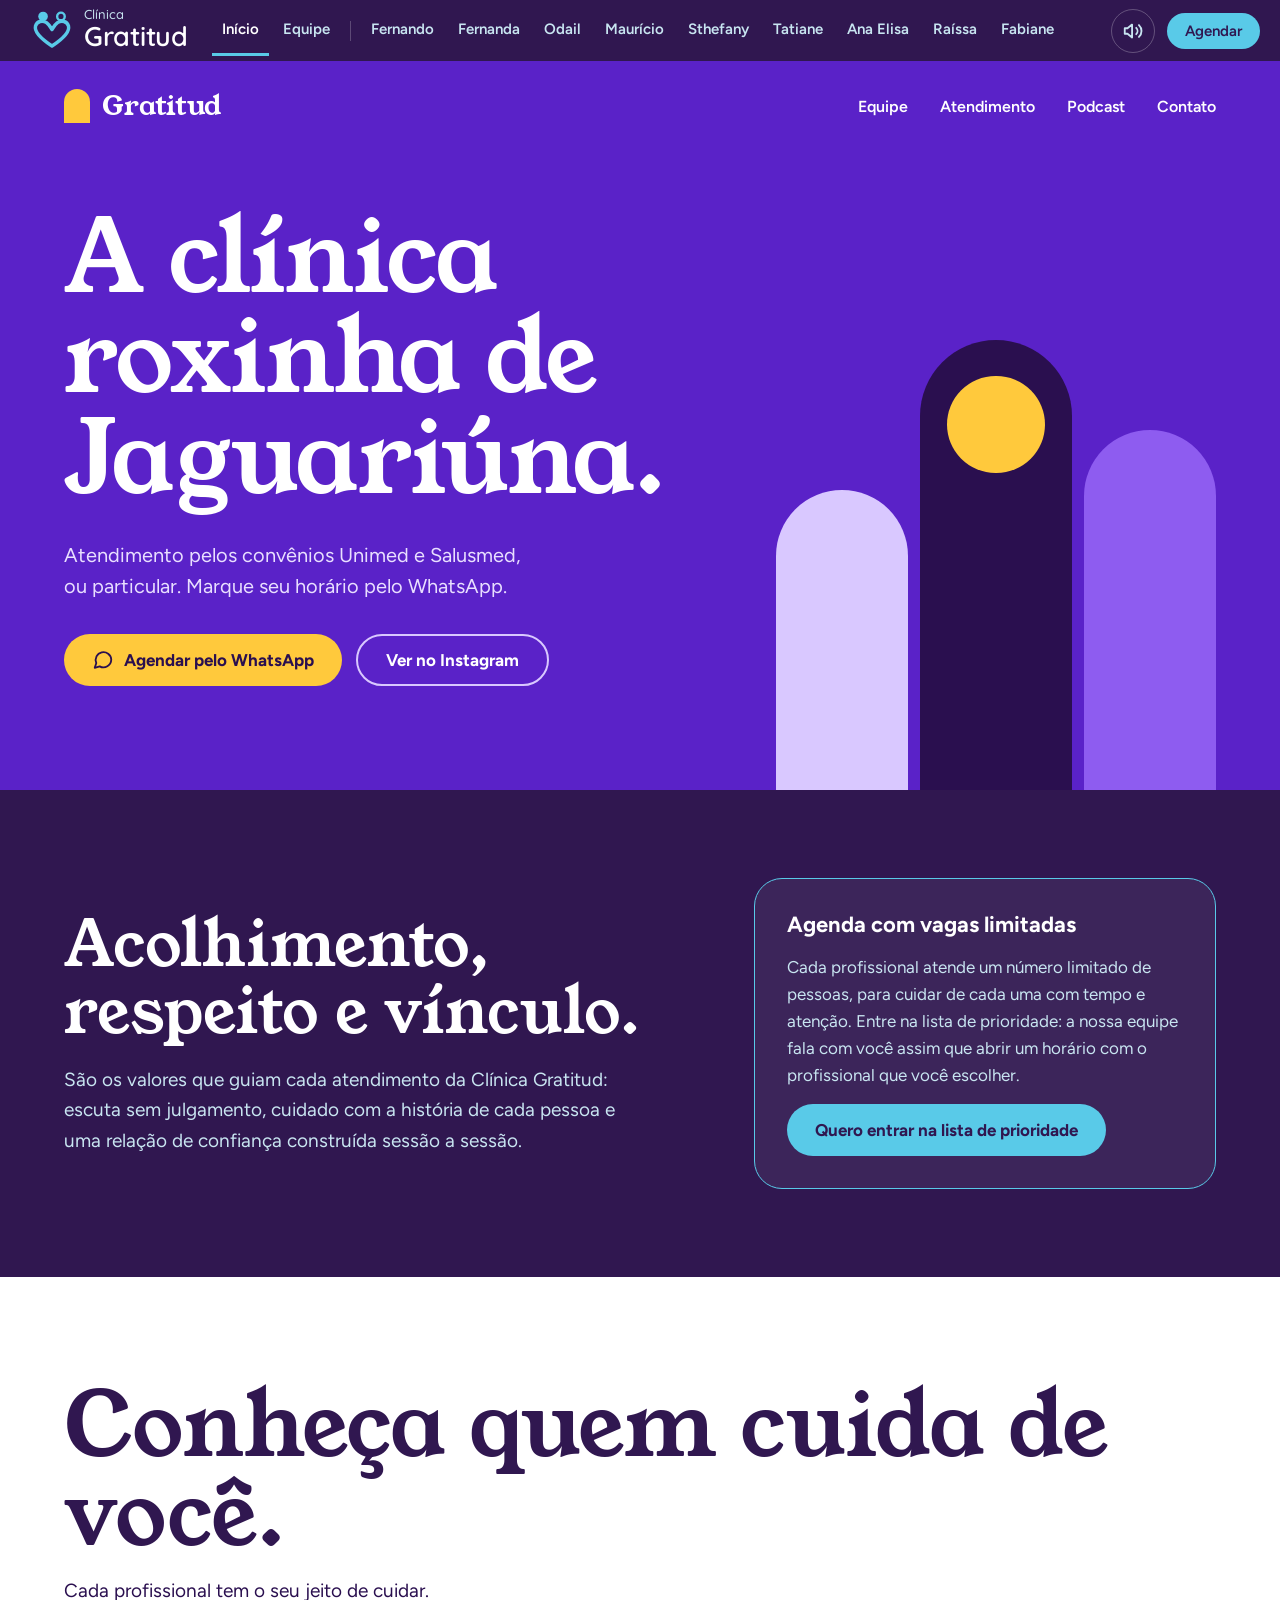
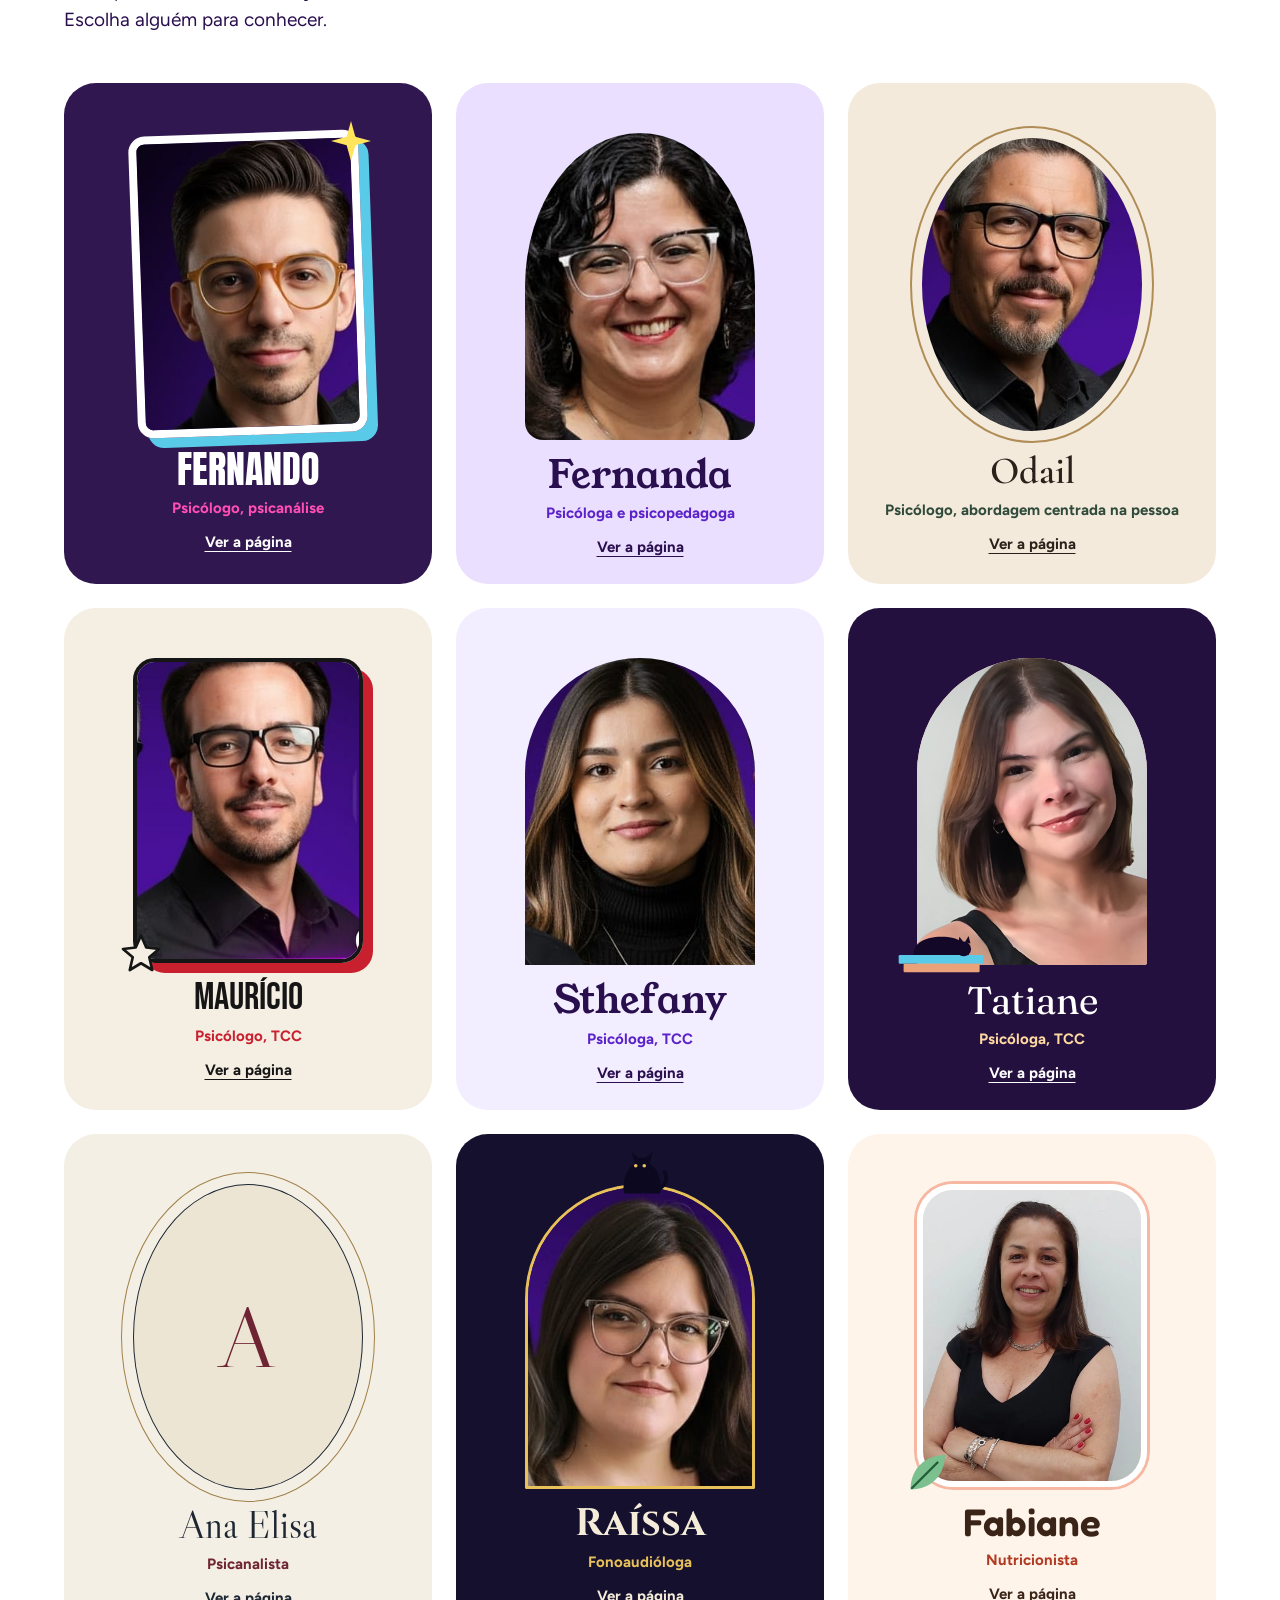
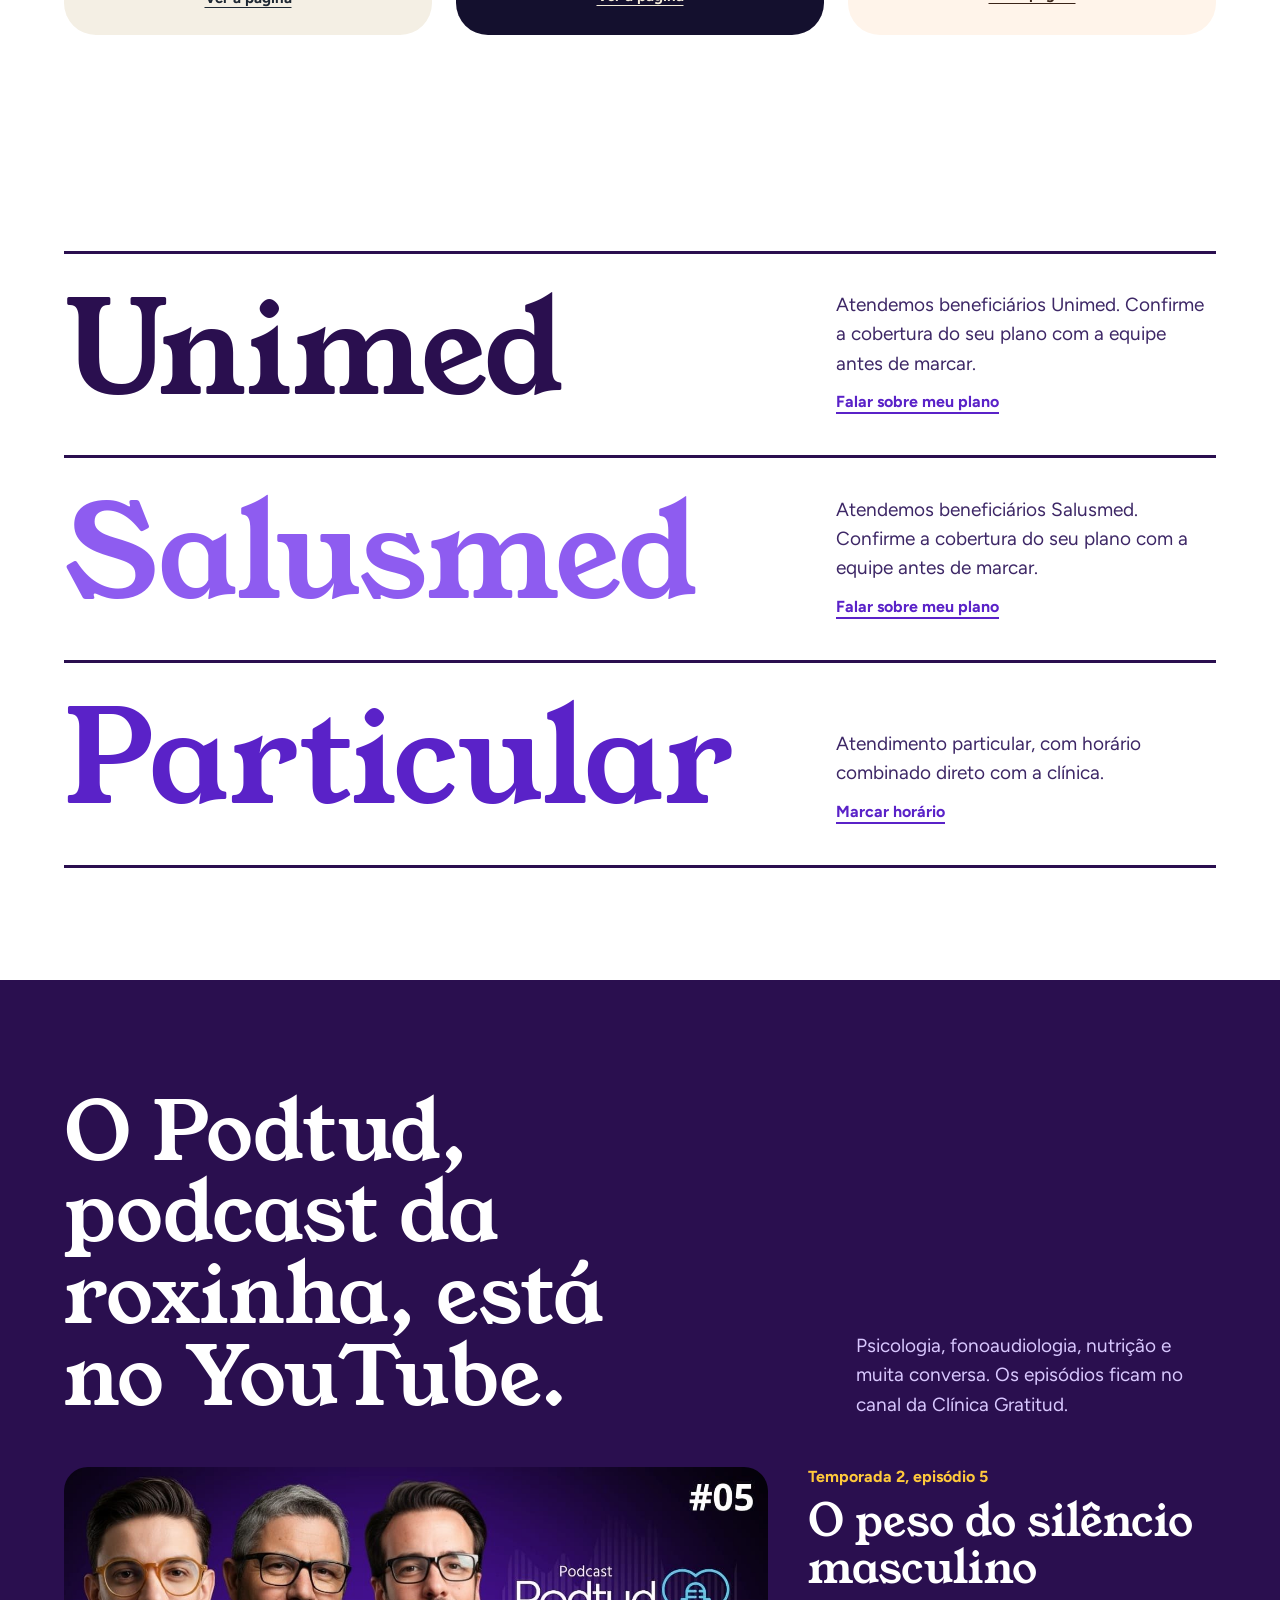
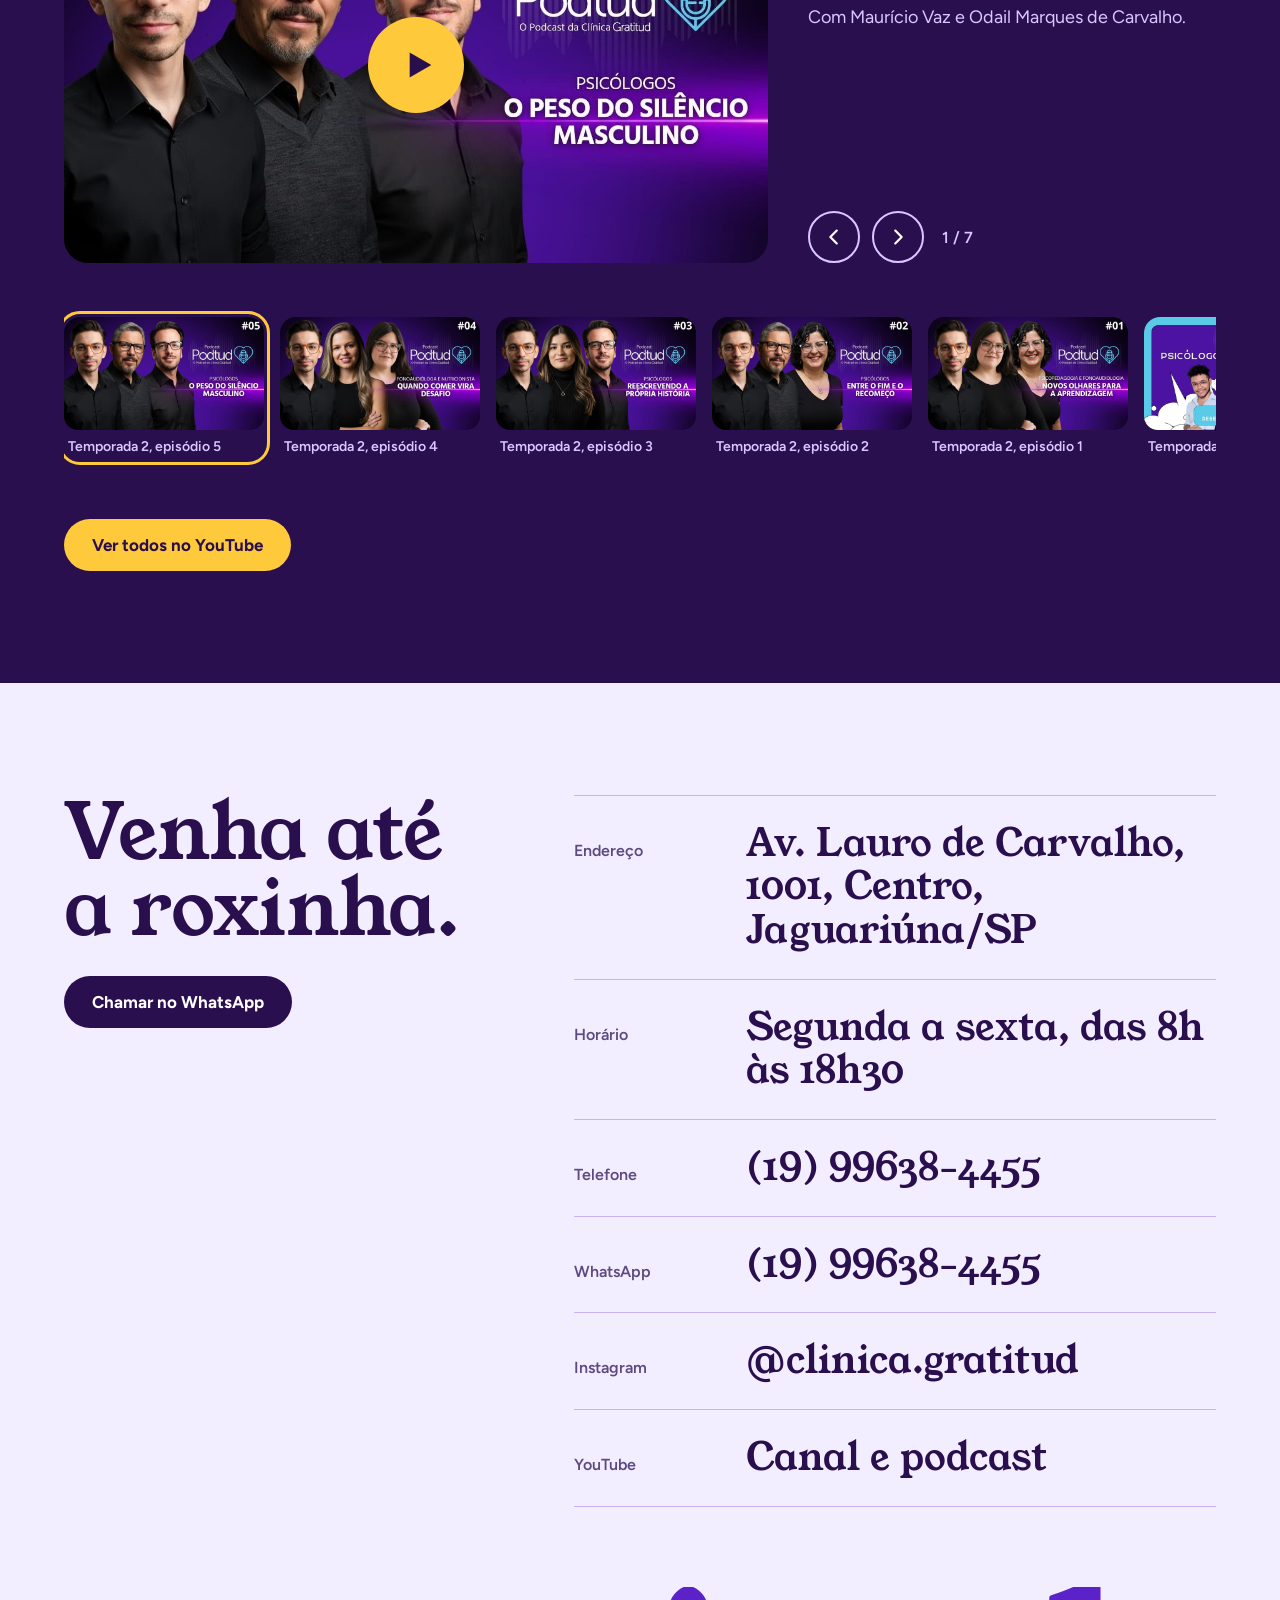
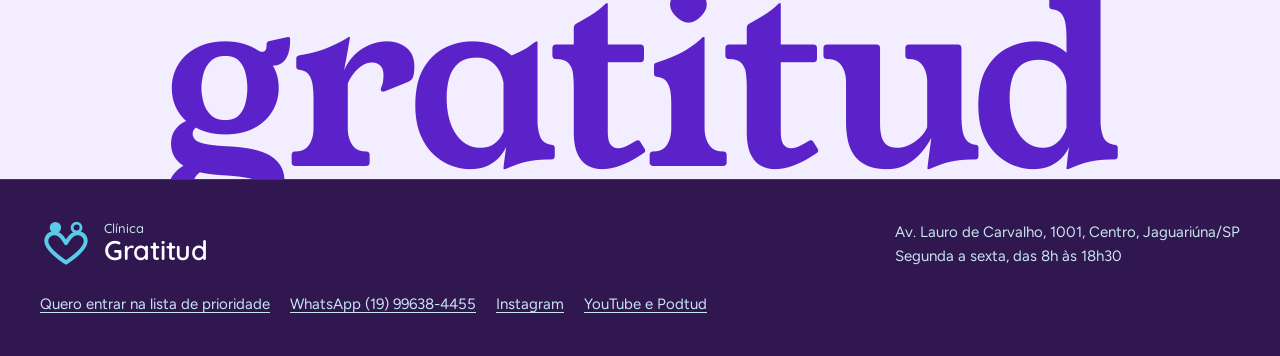
==== index.html @ 1d2bef23 "⚡ Bolt: [performance improvement] Preconnect fonts.gstatic.com Co-authored-by: jpnucci88-ctrl <34404" ====
<!doctype html>
<html lang="pt-BR">
<head>
<meta charset="utf-8">
<meta name="viewport" content="width=device-width, initial-scale=1">
<meta name="robots" content="noindex, nofollow">
<title>Clínica Gratitud, Jaguariúna</title>
<link rel="preconnect" href="https://fonts.googleapis.com">
<!-- ⚡ Bolt: Preconnect to fonts.gstatic.com to accelerate font file downloads -->
<link rel="preconnect" href="https://fonts.gstatic.com" crossorigin>
<link href="https://fonts.googleapis.com/css2?family=Figtree:wght@400;600;700&family=Young+Serif&display=swap" rel="stylesheet">
<style>
body{margin:0;font-family:'Figtree',system-ui,sans-serif;color:#2A0F4F;background:#F3EEFF}
a{color:inherit}
a:focus-visible{outline:3px solid #8E5CF0;outline-offset:4px}
.dark a:focus-visible{outline-color:#FFC93C}
.display{font-family:'Young Serif',Georgia,serif;font-weight:400}
.pill{display:inline-flex;align-items:center;gap:10px;min-height:52px;padding:0 28px;border-radius:999px;font-weight:700;font-size:17px;text-decoration:none;box-sizing:border-box;transition:background .2s,color .2s}
.pill-sun{background:#FFC93C;color:#2A0F4F}.pill-sun:hover{background:#FFFFFF}
.pill-ghost{border:2px solid #D9C8FF;color:#FFFFFF}.pill-ghost:hover{background:#FFFFFF;color:#2A0F4F;border-color:#FFFFFF}
.pill-grape{background:#2A0F4F;color:#FFFFFF}.pill-grape:hover{background:#5A22C8}
.navlink{color:#FFFFFF;text-decoration:none;font-weight:600;font-size:16px}.navlink:hover{color:#FFC93C}
.row-link{font-weight:700;color:#5A22C8;text-decoration:underline;text-underline-offset:5px;text-decoration-thickness:2px}.row-link:hover{color:#2A0F4F}
.crow{display:flex;flex-wrap:wrap;align-items:baseline;gap:6px 32px;padding:26px 0;border-top:1px solid #C7B3F2;text-decoration:none}
.crow:last-child{border-bottom:1px solid #C7B3F2}
a.crow:hover .cval{color:#5A22C8}
.cval{font-family:'Young Serif',Georgia,serif;font-size:clamp(24px,3.2vw,38px);line-height:1.15;color:#2A0F4F;transition:color .2s}
.bar{transition:transform .25s}
.wave:hover .bar{transform:scaleY(1.18)}
.arch{animation:rise .9s cubic-bezier(.2,.8,.2,1) both}
.a2{animation-delay:.12s}.a3{animation-delay:.24s}
@keyframes rise{from{transform:translateY(70px);opacity:0}to{transform:none;opacity:1}}
.feat{display:block;text-decoration:none}
.feat img{transition:transform .4s}
.feat:hover img{transform:scale(1.03)}
.play{position:absolute;left:50%;top:50%;width:96px;height:96px;margin:-48px 0 0 -48px;border-radius:50%;background:#FFC93C;display:flex;align-items:center;justify-content:center;transition:transform .2s}
.feat:hover .play{transform:scale(1.08)}
.nav{width:52px;height:52px;border-radius:50%;border:2px solid #D9C8FF;background:transparent;color:#FFFFFF;display:inline-flex;align-items:center;justify-content:center;cursor:pointer;transition:background .2s,color .2s}
.nav:hover{background:#FFFFFF;color:#2A0F4F}
.nav:focus-visible,.thumb:focus-visible{outline:3px solid #FFC93C;outline-offset:3px}
.strip{display:flex;gap:16px;overflow-x:auto;padding:6px 4px 12px;scroll-snap-type:x mandatory}
.thumb{flex:0 0 200px;scroll-snap-align:start;border:0;padding:0;background:transparent;border-radius:16px;overflow:hidden;cursor:pointer;display:flex;flex-direction:column;gap:8px;text-align:left;color:#D9C8FF;font:600 14px 'Figtree',system-ui,sans-serif;outline-offset:3px}
.thumb.on{outline:3px solid #FFC93C}.thumb:focus-visible{outline:3px solid #FFFFFF;outline-offset:3px}
.thumb img{width:100%;aspect-ratio:16/9;object-fit:cover;border-radius:14px;display:block}
.thumb span{padding:0 4px 4px}
@media (prefers-reduced-motion: reduce){.arch{animation:none}.bar{transition:none}.feat img,.play{transition:none}}
</style>
<!--nav:meta--><meta name="description" content="Clínica Gratitud em Jaguariúna/SP: psicologia, psicopedagogia, fonoaudiologia e nutrição. Unimed, Salusmed e particular."><link rel="icon" href="favicon.svg" type="image/svg+xml"><!--/nav:meta-->
</head>
<body>
<!--nav:menu--><link href="https://fonts.googleapis.com/css2?family=Quicksand:wght@500;600&display=swap" rel="stylesheet"><style>@view-transition{navigation:auto}::view-transition-old(root){animation:vt-out .28s ease both}::view-transition-new(root){animation:vt-in .42s cubic-bezier(.2,.8,.2,1) both}::view-transition-group(*){animation-duration:.5s;animation-timing-function:cubic-bezier(.2,.8,.2,1)}@keyframes vt-out{to{opacity:0;transform:translateY(-10px)}}@keyframes vt-in{from{opacity:0;transform:translateY(14px)}}@media (prefers-reduced-motion: reduce){::view-transition-group(*),::view-transition-old(root),::view-transition-new(root){animation:none}}img[src="fotos/fernando2.jpg"]{view-transition-name:foto-fernando}img[src="fotos/fernanda.jpg"]{view-transition-name:foto-fernanda}img[src="fotos/odail.jpg"]{view-transition-name:foto-odail}img[src="fotos/mauricio.jpg"]{view-transition-name:foto-mauricio}img[src="fotos/sthefany.jpg"]{view-transition-name:foto-sthefany}img[src="fotos/tatiane.jpg"]{view-transition-name:foto-tatiane}img[src="fotos/raissa.jpg"]{view-transition-name:foto-raissa}img[src="fotos/fabiane2.jpg"]{view-transition-name:foto-fabiane}.gnav{position:sticky;top:0;z-index:50;background:#301750;font:600 15px 'Figtree',system-ui,sans-serif;view-transition-name:menu}.gnav-in{max-width:1240px;margin:0 auto;padding:0 16px;display:flex;align-items:center;gap:4px;overflow-x:auto;white-space:nowrap;scrollbar-width:none}.gnav-in::-webkit-scrollbar{display:none}.gnav a{color:#C8E5F1;text-decoration:none;padding:15px 10px;display:inline-flex;align-items:center;gap:8px;border-bottom:3px solid transparent}.gnav a:hover{color:#FFFFFF}.gnav a[aria-current=page]{color:#FFFFFF;border-bottom-color:#59CAE8}.gnav .marca{color:#FFFFFF;margin-right:10px;gap:10px;padding:8px 10px}.gnav .marca svg{width:44px;height:39px;flex:none}.mw{display:flex;flex-direction:column;line-height:1;font-family:'Quicksand',system-ui,sans-serif}.mw small{font-size:13px;font-weight:500;color:#C8E5F1;margin-bottom:2px}.mw b{font-size:27px;font-weight:600;letter-spacing:-.01em}.gnav .sep{width:1px;height:20px;background:rgba(255,255,255,.22);flex:none;margin:0 6px}.gnav .cta{margin-left:auto;background:#59CAE8;color:#301750;border-radius:999px;padding:9px 18px;border:0}.gnav .cta:hover{background:#FFFFFF;color:#000}.gnav a:focus-visible,.corr a:focus-visible,.rod a:focus-visible{outline:3px solid #59CAE8;outline-offset:-3px}.gnav .cta:focus-visible{outline-color:#FFFFFF;outline-offset:2px}.som{margin-left:auto;width:44px;height:44px;border-radius:50%;border:1px solid rgba(255,255,255,.25);background:transparent;color:#C8E5F1;display:inline-flex;align-items:center;justify-content:center;cursor:pointer;flex:none}.som:hover{color:#FFFFFF;border-color:#59CAE8}.som:focus-visible{outline:3px solid #FFFFFF;outline-offset:2px}.som[data-on='0'] .onda{display:none}.som[data-on='1'] .x{display:none}.som+.cta{margin-left:8px}html{scroll-padding-top:64px}.skip{position:absolute;left:-9999px;top:8px;z-index:100;background:#FFFFFF;color:#301750;padding:10px 16px;border-radius:8px;font:700 15px system-ui,sans-serif}.skip:focus{left:16px}@media (max-width:640px){.gnav-in{flex-wrap:wrap;overflow:visible;white-space:normal;padding:4px 12px}.gnav a{padding:10px 8px}.gnav .marca{width:100%}.gnav .sep{display:none}.gnav .cta{margin:6px 0 8px}}header>a[href='index.html']:first-child{display:none!important}header:has(>a[href='index.html']:first-child){justify-content:flex-end}</style><a class="skip" href="#conteudo">Pular para o conteúdo</a><nav class="gnav" aria-label="Páginas do site"><div class="gnav-in"><a class="marca" href="index.html" aria-label="Clínica Gratitud, página inicial"><svg viewBox="0 0 64 56" aria-hidden="true" width="26" height="23" fill="none" stroke="#59CAE8" stroke-width="5" stroke-linecap="round" stroke-linejoin="round"><circle cx="19" cy="9" r="7" fill="#59CAE8" stroke="none"/><circle cx="45" cy="9" r="5.5" stroke-width="3.5"/><path d="M32 52C14 40 6 31 8 23c2-7 10-9 16-5 4 3 6 7 8 10 2-3 4-7 8-10 6-4 14-2 16 5 2 8-6 17-24 29z"/></svg><span class="mw"><small>Clínica</small> <b>Gratitud</b></span></a><a href="index.html" aria-current="page">Início</a><a href="equipe.html">Equipe</a><span class="sep" aria-hidden="true"></span><a href="fernando.html">Fernando</a><a href="fernanda.html">Fernanda</a><a href="odail.html">Odail</a><a href="mauricio.html">Maurício</a><a href="sthefany.html">Sthefany</a><a href="tatiane.html">Tatiane</a><a href="ana-elisa.html">Ana Elisa</a><a href="raissa.html">Raíssa</a><a href="fabiane.html">Fabiane</a><button class="som" type="button" aria-pressed="true" aria-label="Desligar som ambiente"><svg viewBox="0 0 24 24" width="22" height="22" fill="none" stroke="currentColor" stroke-width="2" stroke-linecap="round" stroke-linejoin="round" aria-hidden="true"><path d="M11 5 6 9H3v6h3l5 4z"/><path class="onda" d="M15.5 8.5a5 5 0 0 1 0 7M18.5 5.5a9 9 0 0 1 0 13"/><path class="x" d="m16 9 6 6m0-6-6 6"/></svg></button><a class="cta" href="https://wa.me/5519996384455?text=Ol%C3%A1!%20Gostaria%20de%20agendar%20um%20hor%C3%A1rio." target="_blank" rel="noopener">Agendar</a></div></nav><!--/nav:menu-->
<!--nav:main--><main id="conteudo"><!--/nav:main-->



<div style="width:100%;box-sizing:border-box">

<!-- Hero -->
<section id="topo" class="dark" style="background:#5A22C8;overflow:hidden">
<div style="max-width:1200px;margin:0 auto;padding:0 24px;box-sizing:border-box">

<header style="display:flex;flex-wrap:wrap;align-items:center;justify-content:space-between;gap:16px 32px;padding:28px 0">
<a href="#topo" style="display:flex;align-items:center;gap:12px;text-decoration:none;color:#FFFFFF">
<span style="width:26px;height:34px;background:#FFC93C;border-radius:999px 999px 0 0;display:block" aria-hidden="true"></span>
<span class="display" style="font-size:28px;line-height:1">Gratitud</span>
</a>
<nav style="display:flex;flex-wrap:wrap;gap:12px 32px;align-items:center" aria-label="Principal">
<a class="navlink" href="#equipe">Equipe</a>
<a class="navlink" href="#atendimento">Atendimento</a>
<a class="navlink" href="#podcast">Podcast</a>
<a class="navlink" href="#contato">Contato</a>
</nav>
</header>

<div style="display:flex;flex-wrap:wrap;align-items:flex-end;gap:48px 64px;padding-top:56px">
<div style="flex:1 1 520px;display:flex;flex-direction:column;gap:32px;padding-bottom:104px">
<h1 class="display" style="margin:0;font-size:clamp(52px,8vw,112px);line-height:0.98;letter-spacing:-0.01em;color:#FFFFFF">A clínica roxinha de Jaguariúna.</h1>
<p style="margin:0;font-size:20px;line-height:1.55;color:#E9DFFF;max-width:480px">Atendimento pelos convênios Unimed e Salusmed, ou particular. Marque seu horário pelo WhatsApp.</p>
<div style="display:flex;flex-wrap:wrap;gap:14px">
<a class="pill pill-sun" href="https://wa.me/5519996384455?text=Ol%C3%A1!%20Gostaria%20de%20agendar%20um%20hor%C3%A1rio." target="_blank" rel="noopener">
<svg width="22" height="22" viewBox="0 0 24 24" fill="none" stroke="currentColor" stroke-width="2" stroke-linecap="round" stroke-linejoin="round" aria-hidden="true"><path d="M21 11.5a8.5 8.5 0 0 1-12.6 7.4L3 20.5l1.7-5.2A8.5 8.5 0 1 1 21 11.5z"/></svg>
Agendar pelo WhatsApp
</a>
<a class="pill pill-ghost" href="https://www.instagram.com/clinica.gratitud/" target="_blank" rel="noopener">Ver no Instagram</a>
</div>
</div>

<div style="flex:1 1 340px;max-width:440px;width:100%;margin:0 auto;display:flex;align-items:flex-end;gap:12px;height:470px" aria-hidden="true">
<div class="arch a1" style="flex:1;height:300px;background:#D9C8FF;border-radius:999px 999px 0 0"></div>
<div class="arch a2" style="flex:1.15;height:450px;background:#2A0F4F;border-radius:999px 999px 0 0;display:flex;justify-content:center;align-items:flex-start;padding-top:36px;box-sizing:border-box">
<div style="width:64%;aspect-ratio:1;border-radius:50%;background:#FFC93C"></div>
</div>
<div class="arch a3" style="flex:1;height:360px;background:#8E5CF0;border-radius:999px 999px 0 0"></div>
</div>
</div>

</div>
</section>

<!-- Valores e agenda -->
<section id="valores" style="background:#301750;color:#FFFFFF">
<div style="max-width:1200px;margin:0 auto;padding:88px 24px;box-sizing:border-box;display:flex;flex-wrap:wrap;gap:48px 72px;align-items:center">
<div style="flex:1.3 1 460px;min-width:0;display:flex;flex-direction:column;gap:20px">
<h2 class="display" style="margin:0;font-size:clamp(36px,5vw,64px);line-height:1.05;color:#FFFFFF">Acolhimento, respeito e vínculo.</h2>
<p style="margin:0;font-size:19px;line-height:1.6;color:#C8E5F1;max-width:560px">São os valores que guiam cada atendimento da Clínica Gratitud: escuta sem julgamento, cuidado com a história de cada pessoa e uma relação de confiança construída sessão a sessão.</p>
</div>
<div style="flex:1 1 340px;min-width:0;background:rgba(255,255,255,.06);border:1px solid #59CAE8;border-radius:28px;padding:32px;box-sizing:border-box;display:flex;flex-direction:column;gap:14px">
<b style="font-size:22px;line-height:1.3;color:#FFFFFF">Agenda com vagas limitadas</b>
<p style="margin:0;font-size:17px;line-height:1.6;color:#C8E5F1">Cada profissional atende um número limitado de pessoas, para cuidar de cada uma com tempo e atenção. Entre na lista de prioridade: a nossa equipe fala com você assim que abrir um horário com o profissional que você escolher.</p>
<div><a class="pill" href="https://wa.me/5519996384455?text=Ol%C3%A1!%20Quero%20entrar%20na%20lista%20de%20prioridade%20da%20agenda%20da%20Cl%C3%ADnica%20Gratitud." target="_blank" rel="noopener" style="background:#59CAE8;color:#301750">Quero entrar na lista de prioridade</a></div>
</div>
</div>
</section>

<!-- Atendimento -->


<!--nav:equipe--><link href="https://fonts.googleapis.com/css2?family=Anton&family=Bebas+Neue&family=Cinzel:wght@700&family=Cormorant+Garamond:wght@600&family=Fraunces:opsz,wght@9..144,500&family=Fredoka:wght@600&family=Libre+Caslon+Display&family=Libre+Caslon+Text:ital@1&display=swap" rel="stylesheet"><style>.tgrid{display:grid;grid-template-columns:repeat(auto-fill,minmax(300px,1fr));gap:24px}.tc{display:flex;flex-direction:column;align-items:center;text-align:center;gap:10px;padding:32px 24px 28px;border-radius:32px;text-decoration:none;box-sizing:border-box;transition:transform .3s cubic-bezier(.2,.8,.2,1)}.tc:hover{transform:translateY(-6px)}.tc .go{margin-top:6px;font-size:15px;font-weight:700;text-decoration:underline;text-underline-offset:4px}.tc:focus-visible{outline:3px solid #301750;outline-offset:4px}@media (prefers-reduced-motion: reduce){.tc{transition:none}}</style><section id="equipe" style="background:#FFFFFF"><div style="max-width:1200px;margin:0 auto;padding:104px 24px;box-sizing:border-box;display:flex;flex-direction:column;gap:48px"><div style="display:flex;flex-wrap:wrap;align-items:flex-end;justify-content:space-between;gap:16px 48px"><h2 style="margin:0;font-family:'Young Serif',Georgia,serif;font-weight:400;font-size:clamp(48px,7vw,96px);line-height:1;color:#301750">Conheça quem cuida de você.</h2><p style="margin:0;flex:0 1 380px;font-size:19px;line-height:1.55">Cada profissional tem o seu jeito de cuidar. Escolha alguém para conhecer.</p></div><div class="tgrid"><a class="tc" href="fernando.html" style="background:#301750;color:#FFFFFF"><div style="position:relative;width:72%;margin:18px auto 6px"><div style="aspect-ratio:3/4;overflow:hidden;display:flex;align-items:center;justify-content:center;border:8px solid #FFFFFF;border-radius:16px;transform:rotate(-2deg);box-shadow:10px 10px 0 #59CAE8"><img src="fotos/fernando2.jpg" alt="" style="width:100%;height:100%;object-fit:cover;display:block"></div><svg aria-hidden="true" width="40" height="40" viewBox="0 0 24 24" fill="#FFE45C" style="position:absolute;top:-12px;right:-8px"><path d="M12 0l2.6 9.4L24 12l-9.4 2.6L12 24l-2.6-9.4L0 12l9.4-2.6z"/></svg></div><b style="font-weight:400;font-family:'Anton',Impact,sans-serif;text-transform:uppercase;font-size:clamp(30px,3vw,40px);line-height:1">Fernando</b><span style="font-size:15px;font-weight:700;color:#FF4FB4">Psicólogo, psicanálise</span><span class="go" style="color:#FFFFFF">Ver a página</span></a><a class="tc" href="fernanda.html" style="background:#EBDFFF;color:#2A0F4F"><div style="position:relative;width:72%;margin:18px auto 6px"><div style="aspect-ratio:3/4;overflow:hidden;display:flex;align-items:center;justify-content:center;border-radius:50% 50% 18px 18px"><img src="fotos/fernanda.jpg" alt="" style="width:100%;height:100%;object-fit:cover;display:block"></div></div><b style="font-weight:400;font-family:'Young Serif',Georgia,serif;font-size:clamp(30px,3vw,40px);line-height:1">Fernanda</b><span style="font-size:15px;font-weight:700;color:#5A22C8">Psicóloga e psicopedagoga</span><span class="go" style="color:#2A0F4F">Ver a página</span></a><a class="tc" href="odail.html" style="background:#F3EADB;color:#2B211B"><div style="position:relative;width:72%;margin:18px auto 6px"><div style="aspect-ratio:3/4;overflow:hidden;display:flex;align-items:center;justify-content:center;border-radius:50%;border:5px solid #F3EADB;outline:2px solid #B08D57;outline-offset:5px"><img src="fotos/odail.jpg" alt="" style="width:100%;height:100%;object-fit:cover;display:block"></div></div><b style="font-weight:400;font-family:'Cormorant Garamond',Georgia,serif;font-weight:600;font-size:clamp(30px,3vw,40px);line-height:1">Odail</b><span style="font-size:15px;font-weight:700;color:#2F4A3A">Psicólogo, abordagem centrada na pessoa</span><span class="go" style="color:#2B211B">Ver a página</span></a><a class="tc" href="mauricio.html" style="background:#F4EEE3;color:#151515"><div style="position:relative;width:72%;margin:18px auto 6px"><div style="aspect-ratio:3/4;overflow:hidden;display:flex;align-items:center;justify-content:center;border:4px solid #151515;border-radius:22px;box-shadow:10px 10px 0 #C8202F"><img src="fotos/mauricio.jpg" alt="" style="width:100%;height:100%;object-fit:cover;display:block"></div><svg aria-hidden="true" width="48" height="48" viewBox="0 0 64 64" style="position:absolute;bottom:-16px;left:-16px"><path d="M32 6l7 16 17 2-13 11 4 17-15-9-15 9 4-17L8 24l17-2z" fill="#F4EEE3" stroke="#151515" stroke-width="3.5" stroke-linejoin="round"/></svg></div><b style="font-weight:400;font-family:'Bebas Neue',Impact,sans-serif;font-size:clamp(30px,3vw,40px);line-height:1">Maurício</b><span style="font-size:15px;font-weight:700;color:#C8202F">Psicólogo, TCC</span><span class="go" style="color:#151515">Ver a página</span></a><a class="tc" href="sthefany.html" style="background:#F3EEFF;color:#2A0F4F"><div style="position:relative;width:72%;margin:18px auto 6px"><div style="aspect-ratio:3/4;overflow:hidden;display:flex;align-items:center;justify-content:center;border-radius:999px 999px 0 0"><img src="fotos/sthefany.jpg" alt="" style="width:100%;height:100%;object-fit:cover;display:block"></div></div><b style="font-weight:400;font-family:'Young Serif',Georgia,serif;font-size:clamp(30px,3vw,40px);line-height:1">Sthefany</b><span style="font-size:15px;font-weight:700;color:#5A22C8">Psicóloga, TCC</span><span class="go" style="color:#2A0F4F">Ver a página</span></a><a class="tc" href="tatiane.html" style="background:#24103F;color:#FFFFFF"><div style="position:relative;width:72%;margin:18px auto 6px"><div style="aspect-ratio:3/4;overflow:hidden;display:flex;align-items:center;justify-content:center;border-radius:999px 999px 24px 24px;background:linear-gradient(#3E1A8A,#5A22C8);box-shadow:0 0 0 2px #FFD9A0 inset"><img src="fotos/tatiane.jpg" alt="" style="width:100%;height:100%;object-fit:cover;display:block"></div><svg aria-hidden="true" width="92" height="46" viewBox="0 0 150 70" style="position:absolute;left:-22px;bottom:-10px"><rect x="6" y="40" width="138" height="14" rx="2" fill="#59CAE8"/><rect x="14" y="54" width="124" height="14" rx="2" fill="#E9A27A"/><path d="M30 40c0-22 22-30 46-30 26 0 44 10 44 30z" fill="#140828"/><circle cx="112" cy="30" r="12" fill="#140828"/><path d="M103 22l2-12 7 9zM114 19l6-10 3 12z" fill="#140828"/></svg></div><b style="font-weight:400;font-family:'Fraunces',Georgia,serif;font-size:clamp(30px,3vw,40px);line-height:1">Tatiane</b><span style="font-size:15px;font-weight:700;color:#FFD9A0">Psicóloga, TCC</span><span class="go" style="color:#FFFFFF">Ver a página</span></a><a class="tc" href="ana-elisa.html" style="background:#F4EFE4;color:#1D2733"><div style="position:relative;width:72%;margin:18px auto 6px"><div style="aspect-ratio:3/4;overflow:hidden;display:flex;align-items:center;justify-content:center;border-radius:50%;background:#EDE5D4;border:1.5px solid #1D2733"><span style="font-family:'Libre Caslon Display',Georgia,serif;font-size:84px;color:#6E2433">A</span></div><span aria-hidden="true" style="position:absolute;inset:-12px;border:1px solid #A0814A;border-radius:50%"></span></div><b style="font-weight:400;font-family:'Libre Caslon Display',Georgia,serif;font-size:clamp(30px,3vw,40px);line-height:1">Ana Elisa</b><span style="font-size:15px;font-weight:700;color:#6E2433">Psicanalista</span><span class="go" style="color:#1D2733">Ver a página</span></a><a class="tc" href="raissa.html" style="background:#14102E;color:#F4ECD8"><div style="position:relative;width:72%;margin:18px auto 6px"><div style="aspect-ratio:3/4;overflow:hidden;display:flex;align-items:center;justify-content:center;border:3px solid #E8C15A;border-radius:999px 999px 14px 14px"><img src="fotos/raissa.jpg" alt="" style="width:100%;height:100%;object-fit:cover;display:block"></div><svg aria-hidden="true" width="64" height="52" viewBox="0 0 120 96" style="position:absolute;top:-40px;left:50%;margin-left:-32px"><path d="M88 86c18-4 26-20 18-34" fill="none" stroke="#0B0820" stroke-width="7" stroke-linecap="round"/><path d="M30 92c-4-26 6-48 20-56l-6-22 14 12c4-1 8-1 12 0l14-12-6 22c14 8 24 30 20 56z" fill="#0B0820"/><circle cx="52" cy="40" r="3.4" fill="#E8C15A"/><circle cx="68" cy="40" r="3.4" fill="#E8C15A"/></svg></div><b style="font-weight:400;font-family:'Cinzel',Georgia,serif;font-weight:700;font-size:clamp(30px,3vw,40px);line-height:1">Raíssa</b><span style="font-size:15px;font-weight:700;color:#E8C15A">Fonoaudióloga</span><span class="go" style="color:#F4ECD8">Ver a página</span></a><a class="tc" href="fabiane.html" style="background:#FFF4EA;color:#3A2418"><div style="position:relative;width:72%;margin:18px auto 6px"><div style="aspect-ratio:3/4;overflow:hidden;display:flex;align-items:center;justify-content:center;border-radius:36px;border:6px solid #FFFFFF;box-shadow:0 0 0 3px #F6B8A2"><img src="fotos/fabiane2.jpg" alt="" style="width:100%;height:100%;object-fit:cover;display:block"></div><svg aria-hidden="true" width="48" height="48" viewBox="0 0 64 64" style="position:absolute;bottom:-10px;left:-14px"><path d="M10 54C10 26 30 8 56 8c0 26-18 46-46 46z" fill="#7CC08F"/><path d="M12 52L46 18" stroke="#1F5C38" stroke-width="3" stroke-linecap="round"/></svg></div><b style="font-weight:400;font-family:'Fredoka',system-ui,sans-serif;font-weight:600;font-size:clamp(30px,3vw,40px);line-height:1">Fabiane</b><span style="font-size:15px;font-weight:700;color:#B23A22">Nutricionista</span><span class="go" style="color:#3A2418">Ver a página</span></a></div></div></section><!--/nav:equipe-->
<section id="atendimento" style="background:#FFFFFF">
<div style="max-width:1200px;margin:0 auto;padding:112px 24px;box-sizing:border-box">
<div style="display:flex;flex-wrap:wrap;align-items:flex-end;justify-content:space-between;gap:20px 48px;padding:36px 0 44px;border-top:3px solid #2A0F4F">
<h2 class="display" style="margin:0;font-size:clamp(56px,10vw,136px);line-height:0.95;color:#2A0F4F">Unimed</h2>
<div style="flex:0 1 380px;display:flex;flex-direction:column;gap:14px">
<p style="margin:0;font-size:19px;line-height:1.55;color:#3D2766">Atendemos beneficiários Unimed. Confirme a cobertura do seu plano com a equipe antes de marcar.</p>
<a class="row-link" href="https://wa.me/5519996384455?text=Ol%C3%A1!%20Tenho%20Unimed%20e%20gostaria%20de%20agendar." target="_blank" rel="noopener" style="align-self:flex-start">Falar sobre meu plano</a>
</div>
</div>
<div style="display:flex;flex-wrap:wrap;align-items:flex-end;justify-content:space-between;gap:20px 48px;padding:36px 0 44px;border-top:3px solid #2A0F4F">
<h2 class="display" style="margin:0;font-size:clamp(56px,10vw,136px);line-height:0.95;color:#8E5CF0">Salusmed</h2>
<div style="flex:0 1 380px;display:flex;flex-direction:column;gap:14px">
<p style="margin:0;font-size:19px;line-height:1.55;color:#3D2766">Atendemos beneficiários Salusmed. Confirme a cobertura do seu plano com a equipe antes de marcar.</p>
<a class="row-link" href="https://wa.me/5519996384455?text=Ol%C3%A1!%20Tenho%20Salusmed%20e%20gostaria%20de%20agendar." target="_blank" rel="noopener" style="align-self:flex-start">Falar sobre meu plano</a>
</div>
</div>
<div style="display:flex;flex-wrap:wrap;align-items:flex-end;justify-content:space-between;gap:20px 48px;padding:36px 0 44px;border-top:3px solid #2A0F4F;border-bottom:3px solid #2A0F4F">
<h2 class="display" style="margin:0;font-size:clamp(56px,10vw,136px);line-height:0.95;color:#5A22C8">Particular</h2>
<div style="flex:0 1 380px;display:flex;flex-direction:column;gap:14px">
<p style="margin:0;font-size:19px;line-height:1.55;color:#3D2766">Atendimento particular, com horário combinado direto com a clínica.</p>
<a class="row-link" href="https://wa.me/5519996384455?text=Ol%C3%A1!%20Gostaria%20de%20um%20atendimento%20particular." target="_blank" rel="noopener" style="align-self:flex-start">Marcar horário</a>
</div>
</div>
</div>
</section>

<!-- Podcast -->
<section id="podcast" class="dark" style="background:#2A0F4F" data-car>
<div style="max-width:1200px;margin:0 auto;padding:112px 24px;box-sizing:border-box;display:flex;flex-direction:column;gap:48px">
<div style="display:flex;flex-wrap:wrap;align-items:flex-end;justify-content:space-between;gap:24px 48px">
<h2 class="display" style="margin:0;font-size:clamp(44px,6.4vw,88px);line-height:1;color:#FFFFFF;max-width:640px">O Podtud, podcast da roxinha, está no YouTube.</h2>
<p style="margin:0;flex:0 1 360px;font-size:19px;line-height:1.55;color:#D9C8FF">Psicologia, fonoaudiologia, nutrição e muita conversa. Os episódios ficam no canal da Clínica Gratitud.</p>
</div>
<!-- Carrossel de episódios -->
<div style="display:flex;flex-wrap:wrap;gap:32px 40px;align-items:stretch">
<a class="feat" href="#" data-k="url" target="_blank" rel="noopener" style="flex:1.7 1 520px;min-width:0">
<div style="position:relative;width:100%;aspect-ratio:16/9;border-radius:24px;overflow:hidden;background:#5A22C8">
<img src="" data-k="img" alt="" style="width:100%;height:100%;object-fit:cover;display:block">
<span class="play" aria-hidden="true"><svg width="40" height="40" viewBox="0 0 24 24" fill="#2A0F4F" style="margin-left:5px"><path d="M7 4.5v15l13-7.5z"/></svg></span>
</div>
</a>
<div style="flex:1 1 300px;min-width:0;display:flex;flex-direction:column;justify-content:space-between;gap:24px">
<div style="display:flex;flex-direction:column;gap:12px">
<span style="font-weight:700;color:#FFC93C;font-size:16px" data-k="tag"></span>
<span class="display" style="font-size:clamp(30px,3.4vw,44px);line-height:1.08;color:#FFFFFF" data-k="title" aria-live="polite"></span>
<span style="font-size:18px;line-height:1.55;color:#D9C8FF" data-k="who"></span>
</div>
<div style="display:flex;flex-wrap:wrap;align-items:center;gap:12px">
<button class="nav" type="button" data-act="prev" aria-label="Episódio anterior"><svg width="22" height="22" viewBox="0 0 24 24" fill="none" stroke="currentColor" stroke-width="2.4" stroke-linecap="round" stroke-linejoin="round" aria-hidden="true"><path d="M15 5l-7 7 7 7"/></svg></button>
<button class="nav" type="button" data-act="next" aria-label="Próximo episódio"><svg width="22" height="22" viewBox="0 0 24 24" fill="none" stroke="currentColor" stroke-width="2.4" stroke-linecap="round" stroke-linejoin="round" aria-hidden="true"><path d="M9 5l7 7-7 7"/></svg></button>
<span style="color:#D9C8FF;font-weight:600;font-size:16px;margin-left:6px" data-k="pos"></span>
</div>
</div>
</div>
<div class="strip" role="group" aria-label="Todos os episódios">

</div>
<div>
<a class="pill pill-sun" href="https://www.youtube.com/playlist?list=PLXBnnHpHFHMANGj6UrFIMMvCIbbhnevbS" target="_blank" rel="noopener">Ver todos no YouTube</a>
</div>
</div>
</section>

<!-- Contato -->
<section id="contato" style="background:#F3EEFF">
<div style="max-width:1200px;margin:0 auto;padding:112px 24px 56px;box-sizing:border-box;display:flex;flex-wrap:wrap;gap:48px 80px">
<div style="flex:1 1 300px;display:flex;flex-direction:column;gap:28px;align-self:flex-start">
<h2 class="display" style="margin:0;font-size:clamp(44px,6vw,80px);line-height:1;color:#2A0F4F">Venha até a roxinha.</h2>
<div>
<a class="pill pill-grape" href="https://wa.me/5519996384455?text=Ol%C3%A1!%20Gostaria%20de%20agendar%20um%20hor%C3%A1rio." target="_blank" rel="noopener">Chamar no WhatsApp</a>
</div>
</div>
<div style="flex:1.7 1 420px;min-width:0;display:flex;flex-direction:column">
<a class="crow" href="https://www.google.com/maps/search/?api=1&amp;query=Av.+Lauro+de+Carvalho,+1001,+Jaguari%C3%BAna,+SP" target="_blank" rel="noopener">
<span style="flex:0 0 140px;font-size:16px;font-weight:600;color:#5C4A80">Endereço</span>
<span class="cval" style="flex:1 1 280px">Av. Lauro de Carvalho, 1001, Centro, Jaguariúna/SP</span>
</a>
<div class="crow">
<span style="flex:0 0 140px;font-size:16px;font-weight:600;color:#5C4A80">Horário</span>
<span class="cval" style="flex:1 1 280px">Segunda a sexta, das 8h às 18h30</span>
</div>
<a class="crow" href="tel:+5519996384455">
<span style="flex:0 0 140px;font-size:16px;font-weight:600;color:#5C4A80">Telefone</span>
<span class="cval" style="flex:1 1 280px">(19) 99638-4455</span>
</a>
<a class="crow" href="https://wa.me/5519996384455" target="_blank" rel="noopener">
<span style="flex:0 0 140px;font-size:16px;font-weight:600;color:#5C4A80">WhatsApp</span>
<span class="cval" style="flex:1 1 280px">(19) 99638-4455</span>
</a>
<a class="crow" href="https://www.instagram.com/clinica.gratitud/" target="_blank" rel="noopener">
<span style="flex:0 0 140px;font-size:16px;font-weight:600;color:#5C4A80">Instagram</span>
<span class="cval" style="flex:1 1 280px">@clinica.gratitud</span>
</a>
<a class="crow" href="https://www.youtube.com/@clinicagratitud" target="_blank" rel="noopener">
<span style="flex:0 0 140px;font-size:16px;font-weight:600;color:#5C4A80">YouTube</span>
<span class="cval" style="flex:1 1 280px">Canal e podcast</span>
</a>
</div>
</div>

<!-- Assinatura -->
<div style="overflow:hidden;height:clamp(60px,15vw,230px);margin-top:24px">
<div class="display" aria-hidden="true" style="font-size:clamp(72px,19vw,290px);line-height:0.8;color:#5A22C8;text-align:center;white-space:nowrap;letter-spacing:-0.02em">gratitud</div>
</div>
</section>

</div>
<script>
(function(){
var eps=[{"tag": "Temporada 2, episódio 5", "title": "O peso do silêncio masculino", "who": "Com Maurício Vaz e Odail Marques de Carvalho.", "url": "https://www.youtube.com/watch?v=8rmGwotuvws", "img": "capas/ep_8rmGwotuvws.jpg"}, {"tag": "Temporada 2, episódio 4", "title": "Quando comer vira desafio", "who": "Com Nathalia Rossi e Raíssa Morato Duarte.", "url": "https://www.youtube.com/watch?v=o8SoRkSbmmk", "img": "capas/ep_o8SoRkSbmmk.jpg"}, {"tag": "Temporada 2, episódio 3", "title": "Reescrevendo a própria história", "who": "Com Sthefany Silva e Maurício Vaz.", "url": "https://www.youtube.com/watch?v=miaoVsojBrw", "img": "capas/ep_miaoVsojBrw.jpg"}, {"tag": "Temporada 2, episódio 2", "title": "Entre o fim e o recomeço", "who": "Com Fernanda Signato Marques e Odail Marques de Carvalho.", "url": "https://www.youtube.com/watch?v=cUrNZci9TfM", "img": "capas/ep_cUrNZci9TfM.jpg"}, {"tag": "Temporada 2, episódio 1", "title": "Novos olhares para a aprendizagem", "who": "Com Raíssa Morato Duarte e Fernanda Signato Marques.", "url": "https://www.youtube.com/watch?v=gaOH_AL_jcY", "img": "capas/ep_gaOH_AL_jcY.jpg"}, {"tag": "Temporada 1, episódio 5", "title": "Saúde mental no desenvolvimento infantil", "who": "Com Jhonatta Ribeiro e Fernanda Signato Marques.", "url": "https://www.youtube.com/watch?v=VZ3aTpJfYBs", "img": "capas/ep_VZ3aTpJfYBs.jpg"}, {"tag": "Temporada 1, episódio 1", "title": "A saúde mental da mulher", "who": "Com a equipe de psicologia da Clínica Gratitud.", "url": "https://www.youtube.com/watch?v=6qL9PA95LwE", "img": "capas/ep_6qL9PA95LwE.jpg"}], ring='#FFC93C', i=0;
var root=document.querySelector('[data-car]'); if(!root) return;
var strip=root.querySelector('.strip');
eps.forEach(function(e,k){
  var b=document.createElement('button'); b.type='button'; b.className='thumb'; b.setAttribute('aria-label',e.tag+': '+e.title);
  b.innerHTML='<img src="'+e.img+'" alt="" loading="lazy"><span>'+e.tag+'</span>';
  b.onclick=function(){i=k;draw();}; strip.appendChild(b);
});
function draw(){
  var e=eps[i];
  root.querySelectorAll('[data-k]').forEach(function(el){
    var k=el.getAttribute('data-k');
    if(k==='url'){el.href=e.url;el.setAttribute('aria-label','Assistir: '+e.title);}
    else if(k==='img'){el.src=e.img;}
    else if(k==='pos'){el.textContent=(i+1)+' / '+eps.length;}
    else {el.textContent=e[k];}
  });
  strip.querySelectorAll('.thumb').forEach(function(b,k){b.classList.toggle('on',k===i);b.setAttribute('aria-current',k===i?'true':'false');});
}
root.querySelector('[data-act=prev]').onclick=function(){i=(i-1+eps.length)%eps.length;draw();};
root.querySelector('[data-act=next]').onclick=function(){i=(i+1)%eps.length;draw();};
draw();
})();
</script>
<!--nav:fimmain--></main><!--/nav:fimmain-->
<!--nav:rodape--><style>.rod{background:#301750;color:#C8E5F1;border-top:1px solid rgba(255,255,255,.12);font:400 15px/1.6 'Figtree',system-ui,sans-serif}.rod-in{max-width:1200px;margin:0 auto;padding:40px 16px;display:flex;flex-wrap:wrap;gap:24px 48px;align-items:flex-start;justify-content:space-between}.rod a{color:#C8E5F1;text-decoration:underline;text-underline-offset:3px}.rod a:hover{color:#FFFFFF}.rod .lk{display:flex;flex-wrap:wrap;gap:8px 20px}.rod-marca svg{width:52px;height:46px}</style><footer class="rod"><div class="rod-in"><div class="rod-marca" style="display:flex;align-items:center;gap:12px;color:#FFFFFF"><svg viewBox="0 0 64 56" aria-hidden="true" width="26" height="23" fill="none" stroke="#59CAE8" stroke-width="5" stroke-linecap="round" stroke-linejoin="round"><circle cx="19" cy="9" r="7" fill="#59CAE8" stroke="none"/><circle cx="45" cy="9" r="5.5" stroke-width="3.5"/><path d="M32 52C14 40 6 31 8 23c2-7 10-9 16-5 4 3 6 7 8 10 2-3 4-7 8-10 6-4 14-2 16 5 2 8-6 17-24 29z"/></svg><span class="mw"><small>Clínica</small> <b>Gratitud</b></span></div><div><div>Av. Lauro de Carvalho, 1001, Centro, Jaguariúna/SP</div><div>Segunda a sexta, das 8h às 18h30</div></div><div class="lk"><a href="https://wa.me/5519996384455?text=Ol%C3%A1!%20Quero%20entrar%20na%20lista%20de%20prioridade%20da%20agenda%20da%20Cl%C3%ADnica%20Gratitud." target="_blank" rel="noopener">Quero entrar na lista de prioridade</a><a href="https://wa.me/5519996384455" target="_blank" rel="noopener">WhatsApp (19) 99638-4455</a><a href="https://www.instagram.com/clinica.gratitud/" target="_blank" rel="noopener">Instagram</a><a href="https://www.youtube.com/@clinicagratitud" target="_blank" rel="noopener">YouTube e Podtud</a></div></div></footer><!--/nav:rodape-->
<!--nav:som--><script>window.SOM_TEMA={"vol": 0.08, "corte": 1100, "drone": "C2", "pad": {"onda": "sawtooth", "dur": 12, "acordes": [["C3", "G3", "E4"], ["A2", "E3", "C4"], ["F2", "C3", "A3"], ["G2", "D3", "B3"]]}, "notas": {"onda": "sine", "lista": ["E5", "G5", "C5", "D5"], "passo": 2600, "dens": 0.35, "decai": 4}};</script><script src="som.js" defer></script><!--/nav:som-->
</body>
</html>
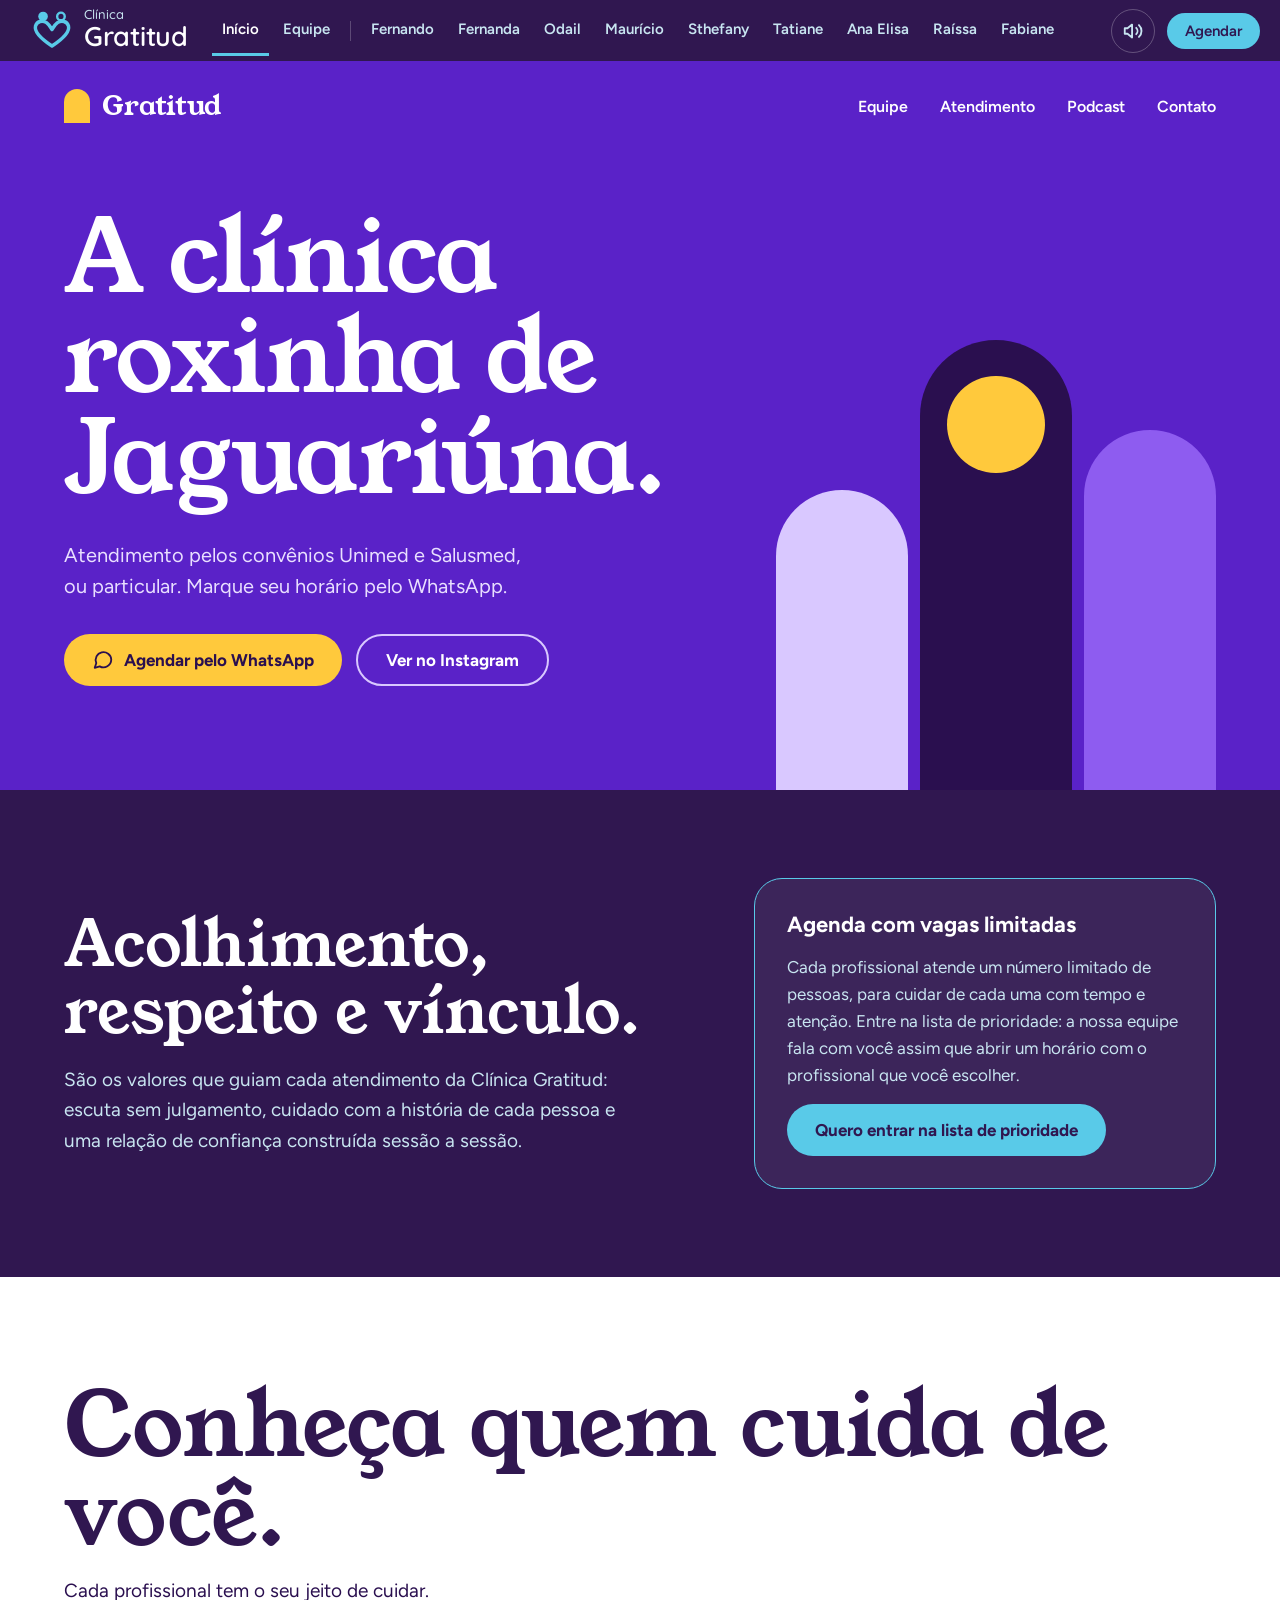
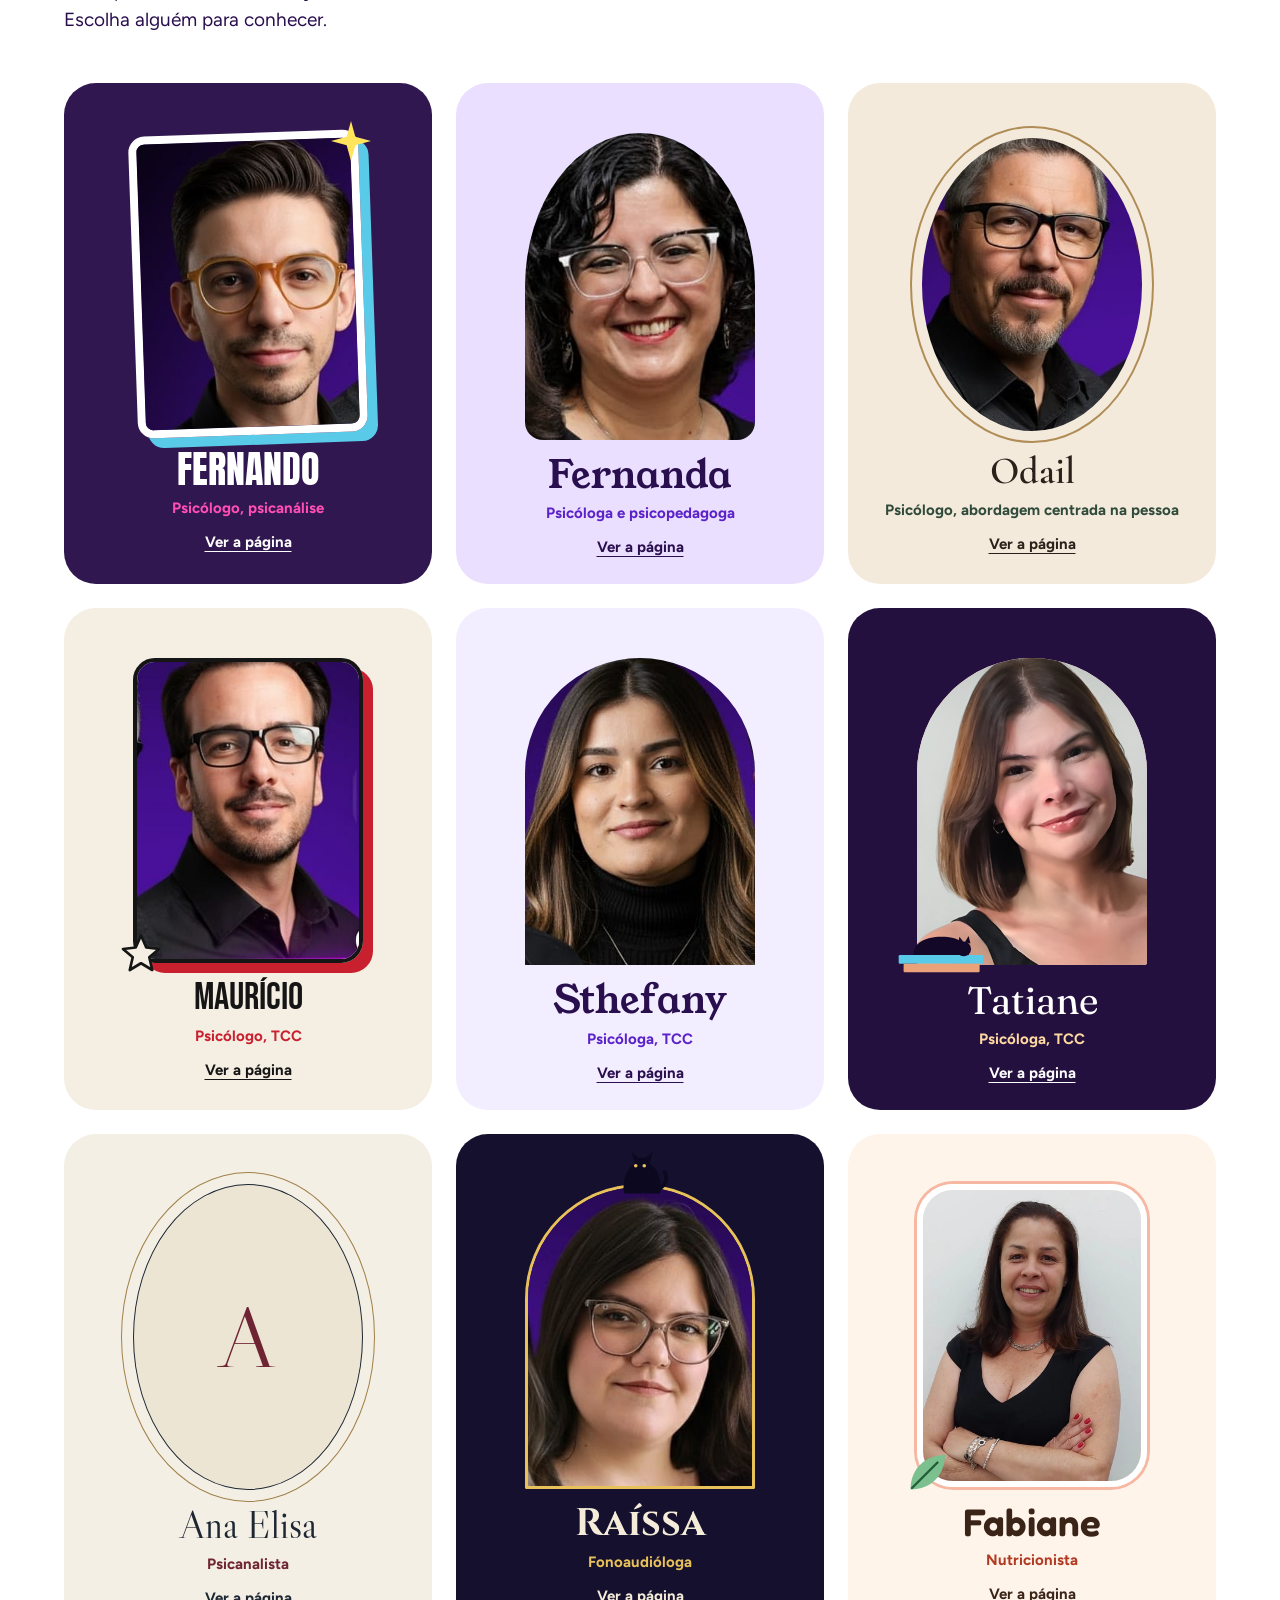
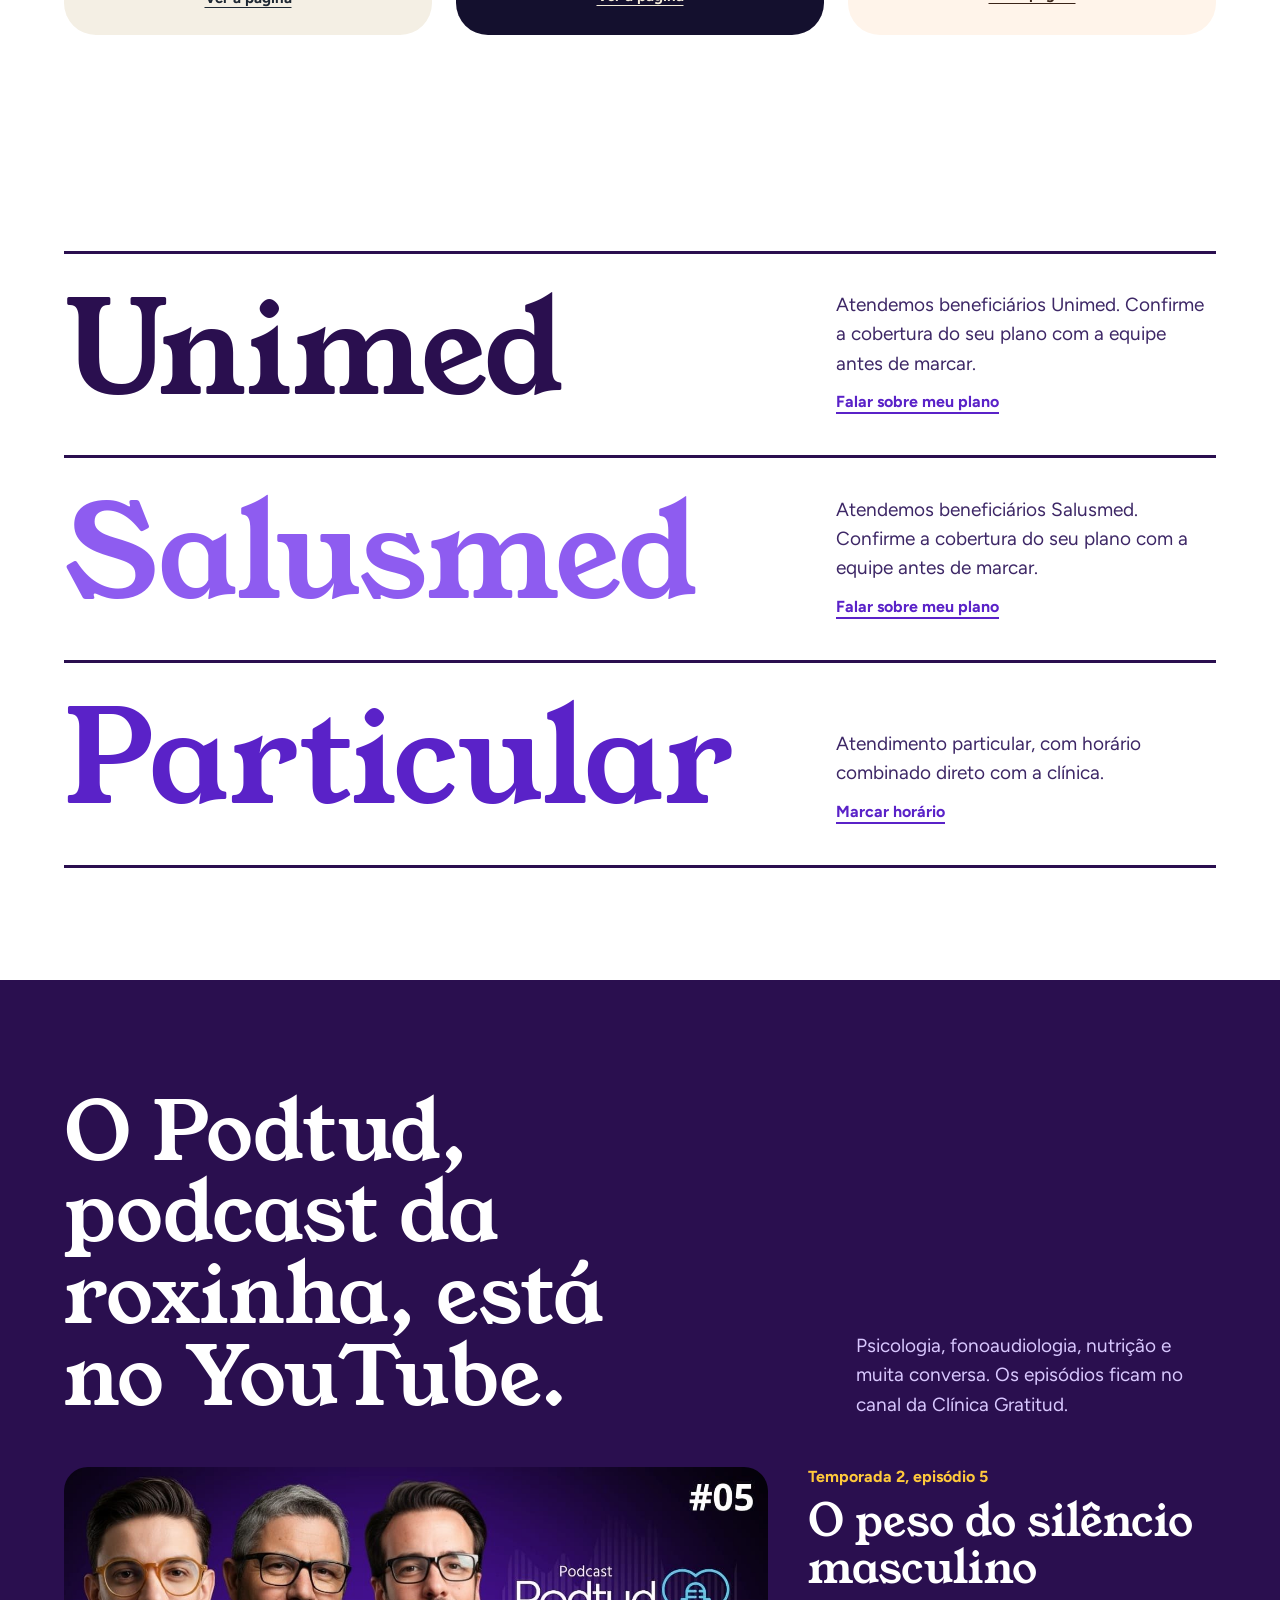
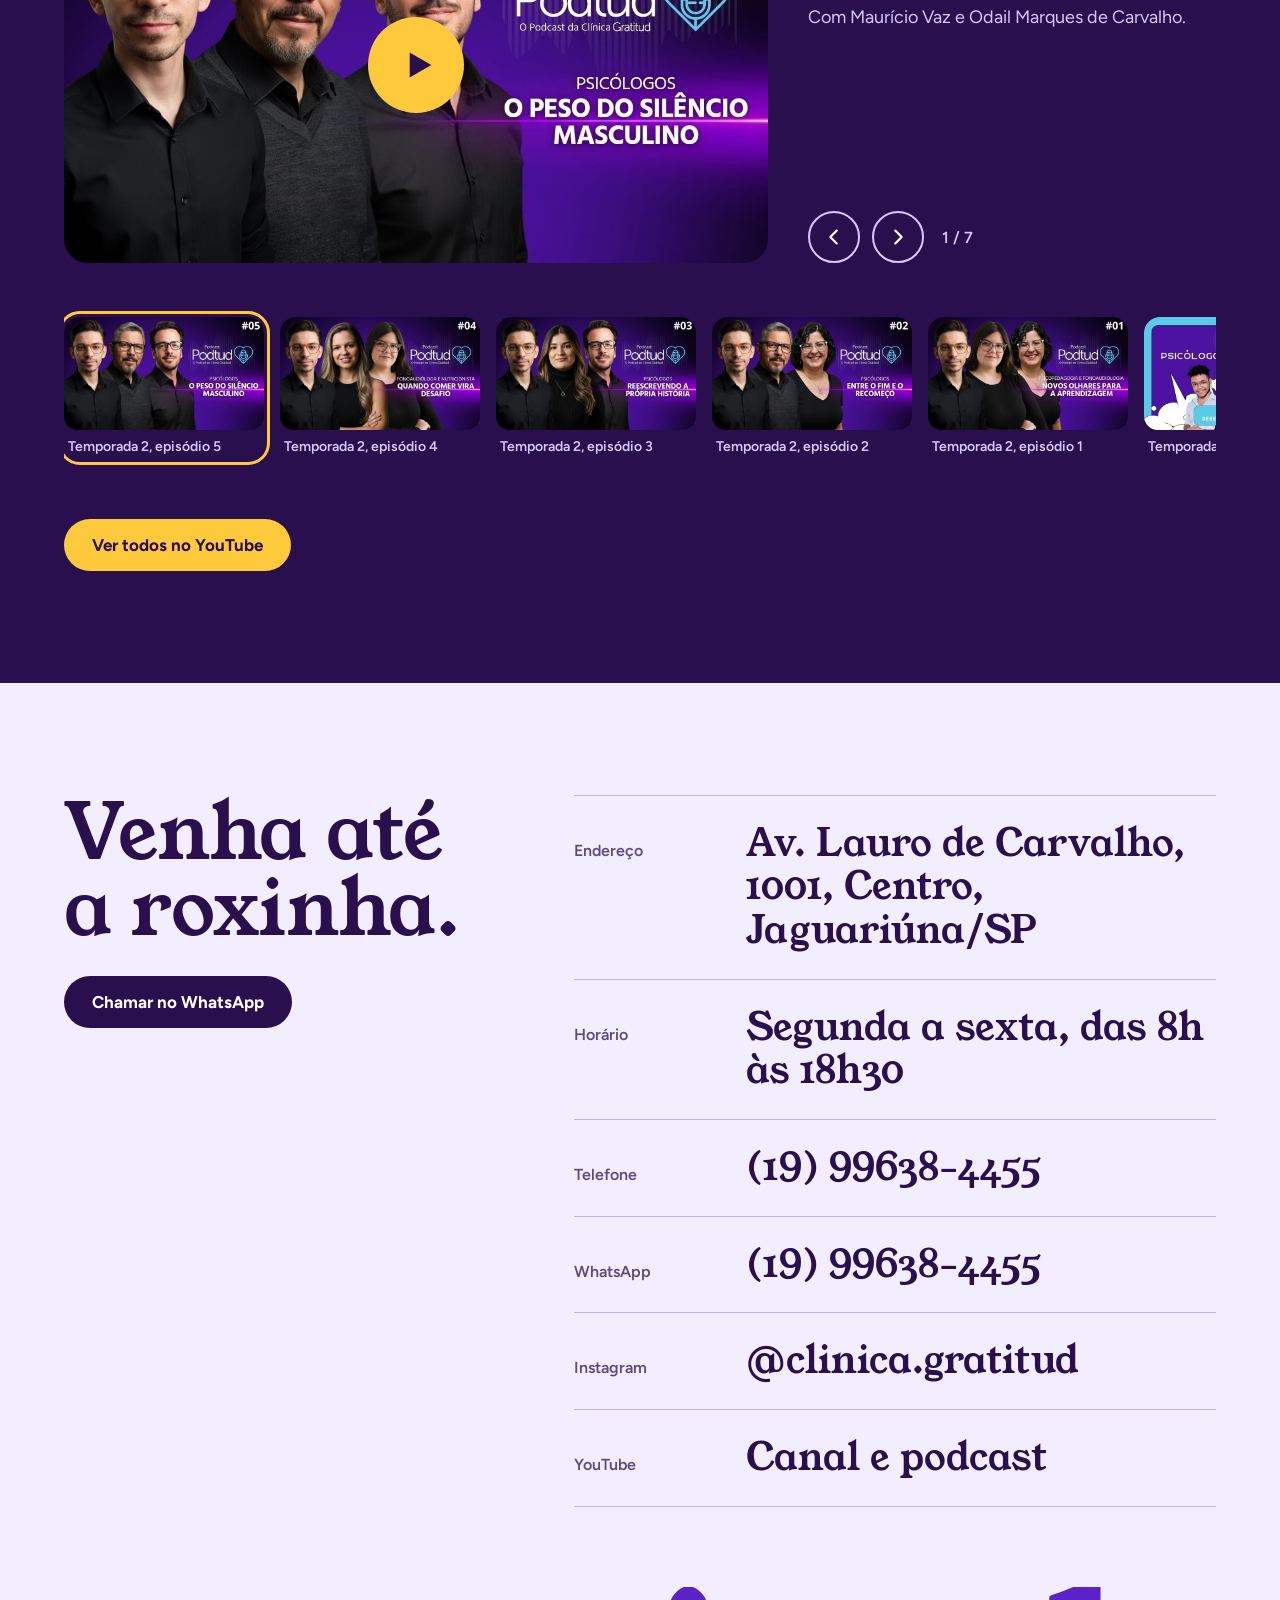
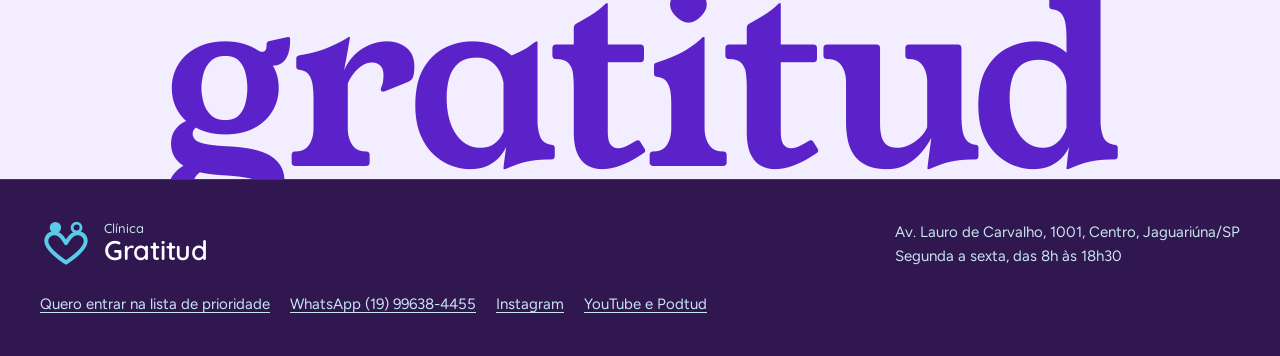
==== commit c4aa13b9: "⚡ Bolt: Add native lazy loading to HTML images Add loading="lazy" to <img> tags in static HTML files" ====
--- a/index.html
+++ b/index.html
@@ -6,8 +6,6 @@
 <meta name="robots" content="noindex, nofollow">
 <title>Clínica Gratitud, Jaguariúna</title>
 <link rel="preconnect" href="https://fonts.googleapis.com">
-<!-- ⚡ Bolt: Preconnect to fonts.gstatic.com to accelerate font file downloads -->
-<link rel="preconnect" href="https://fonts.gstatic.com" crossorigin>
 <link href="https://fonts.googleapis.com/css2?family=Figtree:wght@400;600;700&family=Young+Serif&display=swap" rel="stylesheet">
 <style>
 body{margin:0;font-family:'Figtree',system-ui,sans-serif;color:#2A0F4F;background:#F3EEFF}
@@ -115,7 +113,7 @@
 <!-- Atendimento -->
 
 
-<!--nav:equipe--><link href="https://fonts.googleapis.com/css2?family=Anton&family=Bebas+Neue&family=Cinzel:wght@700&family=Cormorant+Garamond:wght@600&family=Fraunces:opsz,wght@9..144,500&family=Fredoka:wght@600&family=Libre+Caslon+Display&family=Libre+Caslon+Text:ital@1&display=swap" rel="stylesheet"><style>.tgrid{display:grid;grid-template-columns:repeat(auto-fill,minmax(300px,1fr));gap:24px}.tc{display:flex;flex-direction:column;align-items:center;text-align:center;gap:10px;padding:32px 24px 28px;border-radius:32px;text-decoration:none;box-sizing:border-box;transition:transform .3s cubic-bezier(.2,.8,.2,1)}.tc:hover{transform:translateY(-6px)}.tc .go{margin-top:6px;font-size:15px;font-weight:700;text-decoration:underline;text-underline-offset:4px}.tc:focus-visible{outline:3px solid #301750;outline-offset:4px}@media (prefers-reduced-motion: reduce){.tc{transition:none}}</style><section id="equipe" style="background:#FFFFFF"><div style="max-width:1200px;margin:0 auto;padding:104px 24px;box-sizing:border-box;display:flex;flex-direction:column;gap:48px"><div style="display:flex;flex-wrap:wrap;align-items:flex-end;justify-content:space-between;gap:16px 48px"><h2 style="margin:0;font-family:'Young Serif',Georgia,serif;font-weight:400;font-size:clamp(48px,7vw,96px);line-height:1;color:#301750">Conheça quem cuida de você.</h2><p style="margin:0;flex:0 1 380px;font-size:19px;line-height:1.55">Cada profissional tem o seu jeito de cuidar. Escolha alguém para conhecer.</p></div><div class="tgrid"><a class="tc" href="fernando.html" style="background:#301750;color:#FFFFFF"><div style="position:relative;width:72%;margin:18px auto 6px"><div style="aspect-ratio:3/4;overflow:hidden;display:flex;align-items:center;justify-content:center;border:8px solid #FFFFFF;border-radius:16px;transform:rotate(-2deg);box-shadow:10px 10px 0 #59CAE8"><img src="fotos/fernando2.jpg" alt="" style="width:100%;height:100%;object-fit:cover;display:block"></div><svg aria-hidden="true" width="40" height="40" viewBox="0 0 24 24" fill="#FFE45C" style="position:absolute;top:-12px;right:-8px"><path d="M12 0l2.6 9.4L24 12l-9.4 2.6L12 24l-2.6-9.4L0 12l9.4-2.6z"/></svg></div><b style="font-weight:400;font-family:'Anton',Impact,sans-serif;text-transform:uppercase;font-size:clamp(30px,3vw,40px);line-height:1">Fernando</b><span style="font-size:15px;font-weight:700;color:#FF4FB4">Psicólogo, psicanálise</span><span class="go" style="color:#FFFFFF">Ver a página</span></a><a class="tc" href="fernanda.html" style="background:#EBDFFF;color:#2A0F4F"><div style="position:relative;width:72%;margin:18px auto 6px"><div style="aspect-ratio:3/4;overflow:hidden;display:flex;align-items:center;justify-content:center;border-radius:50% 50% 18px 18px"><img src="fotos/fernanda.jpg" alt="" style="width:100%;height:100%;object-fit:cover;display:block"></div></div><b style="font-weight:400;font-family:'Young Serif',Georgia,serif;font-size:clamp(30px,3vw,40px);line-height:1">Fernanda</b><span style="font-size:15px;font-weight:700;color:#5A22C8">Psicóloga e psicopedagoga</span><span class="go" style="color:#2A0F4F">Ver a página</span></a><a class="tc" href="odail.html" style="background:#F3EADB;color:#2B211B"><div style="position:relative;width:72%;margin:18px auto 6px"><div style="aspect-ratio:3/4;overflow:hidden;display:flex;align-items:center;justify-content:center;border-radius:50%;border:5px solid #F3EADB;outline:2px solid #B08D57;outline-offset:5px"><img src="fotos/odail.jpg" alt="" style="width:100%;height:100%;object-fit:cover;display:block"></div></div><b style="font-weight:400;font-family:'Cormorant Garamond',Georgia,serif;font-weight:600;font-size:clamp(30px,3vw,40px);line-height:1">Odail</b><span style="font-size:15px;font-weight:700;color:#2F4A3A">Psicólogo, abordagem centrada na pessoa</span><span class="go" style="color:#2B211B">Ver a página</span></a><a class="tc" href="mauricio.html" style="background:#F4EEE3;color:#151515"><div style="position:relative;width:72%;margin:18px auto 6px"><div style="aspect-ratio:3/4;overflow:hidden;display:flex;align-items:center;justify-content:center;border:4px solid #151515;border-radius:22px;box-shadow:10px 10px 0 #C8202F"><img src="fotos/mauricio.jpg" alt="" style="width:100%;height:100%;object-fit:cover;display:block"></div><svg aria-hidden="true" width="48" height="48" viewBox="0 0 64 64" style="position:absolute;bottom:-16px;left:-16px"><path d="M32 6l7 16 17 2-13 11 4 17-15-9-15 9 4-17L8 24l17-2z" fill="#F4EEE3" stroke="#151515" stroke-width="3.5" stroke-linejoin="round"/></svg></div><b style="font-weight:400;font-family:'Bebas Neue',Impact,sans-serif;font-size:clamp(30px,3vw,40px);line-height:1">Maurício</b><span style="font-size:15px;font-weight:700;color:#C8202F">Psicólogo, TCC</span><span class="go" style="color:#151515">Ver a página</span></a><a class="tc" href="sthefany.html" style="background:#F3EEFF;color:#2A0F4F"><div style="position:relative;width:72%;margin:18px auto 6px"><div style="aspect-ratio:3/4;overflow:hidden;display:flex;align-items:center;justify-content:center;border-radius:999px 999px 0 0"><img src="fotos/sthefany.jpg" alt="" style="width:100%;height:100%;object-fit:cover;display:block"></div></div><b style="font-weight:400;font-family:'Young Serif',Georgia,serif;font-size:clamp(30px,3vw,40px);line-height:1">Sthefany</b><span style="font-size:15px;font-weight:700;color:#5A22C8">Psicóloga, TCC</span><span class="go" style="color:#2A0F4F">Ver a página</span></a><a class="tc" href="tatiane.html" style="background:#24103F;color:#FFFFFF"><div style="position:relative;width:72%;margin:18px auto 6px"><div style="aspect-ratio:3/4;overflow:hidden;display:flex;align-items:center;justify-content:center;border-radius:999px 999px 24px 24px;background:linear-gradient(#3E1A8A,#5A22C8);box-shadow:0 0 0 2px #FFD9A0 inset"><img src="fotos/tatiane.jpg" alt="" style="width:100%;height:100%;object-fit:cover;display:block"></div><svg aria-hidden="true" width="92" height="46" viewBox="0 0 150 70" style="position:absolute;left:-22px;bottom:-10px"><rect x="6" y="40" width="138" height="14" rx="2" fill="#59CAE8"/><rect x="14" y="54" width="124" height="14" rx="2" fill="#E9A27A"/><path d="M30 40c0-22 22-30 46-30 26 0 44 10 44 30z" fill="#140828"/><circle cx="112" cy="30" r="12" fill="#140828"/><path d="M103 22l2-12 7 9zM114 19l6-10 3 12z" fill="#140828"/></svg></div><b style="font-weight:400;font-family:'Fraunces',Georgia,serif;font-size:clamp(30px,3vw,40px);line-height:1">Tatiane</b><span style="font-size:15px;font-weight:700;color:#FFD9A0">Psicóloga, TCC</span><span class="go" style="color:#FFFFFF">Ver a página</span></a><a class="tc" href="ana-elisa.html" style="background:#F4EFE4;color:#1D2733"><div style="position:relative;width:72%;margin:18px auto 6px"><div style="aspect-ratio:3/4;overflow:hidden;display:flex;align-items:center;justify-content:center;border-radius:50%;background:#EDE5D4;border:1.5px solid #1D2733"><span style="font-family:'Libre Caslon Display',Georgia,serif;font-size:84px;color:#6E2433">A</span></div><span aria-hidden="true" style="position:absolute;inset:-12px;border:1px solid #A0814A;border-radius:50%"></span></div><b style="font-weight:400;font-family:'Libre Caslon Display',Georgia,serif;font-size:clamp(30px,3vw,40px);line-height:1">Ana Elisa</b><span style="font-size:15px;font-weight:700;color:#6E2433">Psicanalista</span><span class="go" style="color:#1D2733">Ver a página</span></a><a class="tc" href="raissa.html" style="background:#14102E;color:#F4ECD8"><div style="position:relative;width:72%;margin:18px auto 6px"><div style="aspect-ratio:3/4;overflow:hidden;display:flex;align-items:center;justify-content:center;border:3px solid #E8C15A;border-radius:999px 999px 14px 14px"><img src="fotos/raissa.jpg" alt="" style="width:100%;height:100%;object-fit:cover;display:block"></div><svg aria-hidden="true" width="64" height="52" viewBox="0 0 120 96" style="position:absolute;top:-40px;left:50%;margin-left:-32px"><path d="M88 86c18-4 26-20 18-34" fill="none" stroke="#0B0820" stroke-width="7" stroke-linecap="round"/><path d="M30 92c-4-26 6-48 20-56l-6-22 14 12c4-1 8-1 12 0l14-12-6 22c14 8 24 30 20 56z" fill="#0B0820"/><circle cx="52" cy="40" r="3.4" fill="#E8C15A"/><circle cx="68" cy="40" r="3.4" fill="#E8C15A"/></svg></div><b style="font-weight:400;font-family:'Cinzel',Georgia,serif;font-weight:700;font-size:clamp(30px,3vw,40px);line-height:1">Raíssa</b><span style="font-size:15px;font-weight:700;color:#E8C15A">Fonoaudióloga</span><span class="go" style="color:#F4ECD8">Ver a página</span></a><a class="tc" href="fabiane.html" style="background:#FFF4EA;color:#3A2418"><div style="position:relative;width:72%;margin:18px auto 6px"><div style="aspect-ratio:3/4;overflow:hidden;display:flex;align-items:center;justify-content:center;border-radius:36px;border:6px solid #FFFFFF;box-shadow:0 0 0 3px #F6B8A2"><img src="fotos/fabiane2.jpg" alt="" style="width:100%;height:100%;object-fit:cover;display:block"></div><svg aria-hidden="true" width="48" height="48" viewBox="0 0 64 64" style="position:absolute;bottom:-10px;left:-14px"><path d="M10 54C10 26 30 8 56 8c0 26-18 46-46 46z" fill="#7CC08F"/><path d="M12 52L46 18" stroke="#1F5C38" stroke-width="3" stroke-linecap="round"/></svg></div><b style="font-weight:400;font-family:'Fredoka',system-ui,sans-serif;font-weight:600;font-size:clamp(30px,3vw,40px);line-height:1">Fabiane</b><span style="font-size:15px;font-weight:700;color:#B23A22">Nutricionista</span><span class="go" style="color:#3A2418">Ver a página</span></a></div></div></section><!--/nav:equipe-->
+<!--nav:equipe--><link href="https://fonts.googleapis.com/css2?family=Anton&family=Bebas+Neue&family=Cinzel:wght@700&family=Cormorant+Garamond:wght@600&family=Fraunces:opsz,wght@9..144,500&family=Fredoka:wght@600&family=Libre+Caslon+Display&family=Libre+Caslon+Text:ital@1&display=swap" rel="stylesheet"><style>.tgrid{display:grid;grid-template-columns:repeat(auto-fill,minmax(300px,1fr));gap:24px}.tc{display:flex;flex-direction:column;align-items:center;text-align:center;gap:10px;padding:32px 24px 28px;border-radius:32px;text-decoration:none;box-sizing:border-box;transition:transform .3s cubic-bezier(.2,.8,.2,1)}.tc:hover{transform:translateY(-6px)}.tc .go{margin-top:6px;font-size:15px;font-weight:700;text-decoration:underline;text-underline-offset:4px}.tc:focus-visible{outline:3px solid #301750;outline-offset:4px}@media (prefers-reduced-motion: reduce){.tc{transition:none}}</style><section id="equipe" style="background:#FFFFFF"><div style="max-width:1200px;margin:0 auto;padding:104px 24px;box-sizing:border-box;display:flex;flex-direction:column;gap:48px"><div style="display:flex;flex-wrap:wrap;align-items:flex-end;justify-content:space-between;gap:16px 48px"><h2 style="margin:0;font-family:'Young Serif',Georgia,serif;font-weight:400;font-size:clamp(48px,7vw,96px);line-height:1;color:#301750">Conheça quem cuida de você.</h2><p style="margin:0;flex:0 1 380px;font-size:19px;line-height:1.55">Cada profissional tem o seu jeito de cuidar. Escolha alguém para conhecer.</p></div><div class="tgrid"><a class="tc" href="fernando.html" style="background:#301750;color:#FFFFFF"><div style="position:relative;width:72%;margin:18px auto 6px"><div style="aspect-ratio:3/4;overflow:hidden;display:flex;align-items:center;justify-content:center;border:8px solid #FFFFFF;border-radius:16px;transform:rotate(-2deg);box-shadow:10px 10px 0 #59CAE8"><img loading="lazy" src="fotos/fernando2.jpg" alt="" style="width:100%;height:100%;object-fit:cover;display:block"></div><svg aria-hidden="true" width="40" height="40" viewBox="0 0 24 24" fill="#FFE45C" style="position:absolute;top:-12px;right:-8px"><path d="M12 0l2.6 9.4L24 12l-9.4 2.6L12 24l-2.6-9.4L0 12l9.4-2.6z"/></svg></div><b style="font-weight:400;font-family:'Anton',Impact,sans-serif;text-transform:uppercase;font-size:clamp(30px,3vw,40px);line-height:1">Fernando</b><span style="font-size:15px;font-weight:700;color:#FF4FB4">Psicólogo, psicanálise</span><span class="go" style="color:#FFFFFF">Ver a página</span></a><a class="tc" href="fernanda.html" style="background:#EBDFFF;color:#2A0F4F"><div style="position:relative;width:72%;margin:18px auto 6px"><div style="aspect-ratio:3/4;overflow:hidden;display:flex;align-items:center;justify-content:center;border-radius:50% 50% 18px 18px"><img loading="lazy" src="fotos/fernanda.jpg" alt="" style="width:100%;height:100%;object-fit:cover;display:block"></div></div><b style="font-weight:400;font-family:'Young Serif',Georgia,serif;font-size:clamp(30px,3vw,40px);line-height:1">Fernanda</b><span style="font-size:15px;font-weight:700;color:#5A22C8">Psicóloga e psicopedagoga</span><span class="go" style="color:#2A0F4F">Ver a página</span></a><a class="tc" href="odail.html" style="background:#F3EADB;color:#2B211B"><div style="position:relative;width:72%;margin:18px auto 6px"><div style="aspect-ratio:3/4;overflow:hidden;display:flex;align-items:center;justify-content:center;border-radius:50%;border:5px solid #F3EADB;outline:2px solid #B08D57;outline-offset:5px"><img loading="lazy" src="fotos/odail.jpg" alt="" style="width:100%;height:100%;object-fit:cover;display:block"></div></div><b style="font-weight:400;font-family:'Cormorant Garamond',Georgia,serif;font-weight:600;font-size:clamp(30px,3vw,40px);line-height:1">Odail</b><span style="font-size:15px;font-weight:700;color:#2F4A3A">Psicólogo, abordagem centrada na pessoa</span><span class="go" style="color:#2B211B">Ver a página</span></a><a class="tc" href="mauricio.html" style="background:#F4EEE3;color:#151515"><div style="position:relative;width:72%;margin:18px auto 6px"><div style="aspect-ratio:3/4;overflow:hidden;display:flex;align-items:center;justify-content:center;border:4px solid #151515;border-radius:22px;box-shadow:10px 10px 0 #C8202F"><img loading="lazy" src="fotos/mauricio.jpg" alt="" style="width:100%;height:100%;object-fit:cover;display:block"></div><svg aria-hidden="true" width="48" height="48" viewBox="0 0 64 64" style="position:absolute;bottom:-16px;left:-16px"><path d="M32 6l7 16 17 2-13 11 4 17-15-9-15 9 4-17L8 24l17-2z" fill="#F4EEE3" stroke="#151515" stroke-width="3.5" stroke-linejoin="round"/></svg></div><b style="font-weight:400;font-family:'Bebas Neue',Impact,sans-serif;font-size:clamp(30px,3vw,40px);line-height:1">Maurício</b><span style="font-size:15px;font-weight:700;color:#C8202F">Psicólogo, TCC</span><span class="go" style="color:#151515">Ver a página</span></a><a class="tc" href="sthefany.html" style="background:#F3EEFF;color:#2A0F4F"><div style="position:relative;width:72%;margin:18px auto 6px"><div style="aspect-ratio:3/4;overflow:hidden;display:flex;align-items:center;justify-content:center;border-radius:999px 999px 0 0"><img loading="lazy" src="fotos/sthefany.jpg" alt="" style="width:100%;height:100%;object-fit:cover;display:block"></div></div><b style="font-weight:400;font-family:'Young Serif',Georgia,serif;font-size:clamp(30px,3vw,40px);line-height:1">Sthefany</b><span style="font-size:15px;font-weight:700;color:#5A22C8">Psicóloga, TCC</span><span class="go" style="color:#2A0F4F">Ver a página</span></a><a class="tc" href="tatiane.html" style="background:#24103F;color:#FFFFFF"><div style="position:relative;width:72%;margin:18px auto 6px"><div style="aspect-ratio:3/4;overflow:hidden;display:flex;align-items:center;justify-content:center;border-radius:999px 999px 24px 24px;background:linear-gradient(#3E1A8A,#5A22C8);box-shadow:0 0 0 2px #FFD9A0 inset"><img loading="lazy" src="fotos/tatiane.jpg" alt="" style="width:100%;height:100%;object-fit:cover;display:block"></div><svg aria-hidden="true" width="92" height="46" viewBox="0 0 150 70" style="position:absolute;left:-22px;bottom:-10px"><rect x="6" y="40" width="138" height="14" rx="2" fill="#59CAE8"/><rect x="14" y="54" width="124" height="14" rx="2" fill="#E9A27A"/><path d="M30 40c0-22 22-30 46-30 26 0 44 10 44 30z" fill="#140828"/><circle cx="112" cy="30" r="12" fill="#140828"/><path d="M103 22l2-12 7 9zM114 19l6-10 3 12z" fill="#140828"/></svg></div><b style="font-weight:400;font-family:'Fraunces',Georgia,serif;font-size:clamp(30px,3vw,40px);line-height:1">Tatiane</b><span style="font-size:15px;font-weight:700;color:#FFD9A0">Psicóloga, TCC</span><span class="go" style="color:#FFFFFF">Ver a página</span></a><a class="tc" href="ana-elisa.html" style="background:#F4EFE4;color:#1D2733"><div style="position:relative;width:72%;margin:18px auto 6px"><div style="aspect-ratio:3/4;overflow:hidden;display:flex;align-items:center;justify-content:center;border-radius:50%;background:#EDE5D4;border:1.5px solid #1D2733"><span style="font-family:'Libre Caslon Display',Georgia,serif;font-size:84px;color:#6E2433">A</span></div><span aria-hidden="true" style="position:absolute;inset:-12px;border:1px solid #A0814A;border-radius:50%"></span></div><b style="font-weight:400;font-family:'Libre Caslon Display',Georgia,serif;font-size:clamp(30px,3vw,40px);line-height:1">Ana Elisa</b><span style="font-size:15px;font-weight:700;color:#6E2433">Psicanalista</span><span class="go" style="color:#1D2733">Ver a página</span></a><a class="tc" href="raissa.html" style="background:#14102E;color:#F4ECD8"><div style="position:relative;width:72%;margin:18px auto 6px"><div style="aspect-ratio:3/4;overflow:hidden;display:flex;align-items:center;justify-content:center;border:3px solid #E8C15A;border-radius:999px 999px 14px 14px"><img loading="lazy" src="fotos/raissa.jpg" alt="" style="width:100%;height:100%;object-fit:cover;display:block"></div><svg aria-hidden="true" width="64" height="52" viewBox="0 0 120 96" style="position:absolute;top:-40px;left:50%;margin-left:-32px"><path d="M88 86c18-4 26-20 18-34" fill="none" stroke="#0B0820" stroke-width="7" stroke-linecap="round"/><path d="M30 92c-4-26 6-48 20-56l-6-22 14 12c4-1 8-1 12 0l14-12-6 22c14 8 24 30 20 56z" fill="#0B0820"/><circle cx="52" cy="40" r="3.4" fill="#E8C15A"/><circle cx="68" cy="40" r="3.4" fill="#E8C15A"/></svg></div><b style="font-weight:400;font-family:'Cinzel',Georgia,serif;font-weight:700;font-size:clamp(30px,3vw,40px);line-height:1">Raíssa</b><span style="font-size:15px;font-weight:700;color:#E8C15A">Fonoaudióloga</span><span class="go" style="color:#F4ECD8">Ver a página</span></a><a class="tc" href="fabiane.html" style="background:#FFF4EA;color:#3A2418"><div style="position:relative;width:72%;margin:18px auto 6px"><div style="aspect-ratio:3/4;overflow:hidden;display:flex;align-items:center;justify-content:center;border-radius:36px;border:6px solid #FFFFFF;box-shadow:0 0 0 3px #F6B8A2"><img loading="lazy" src="fotos/fabiane2.jpg" alt="" style="width:100%;height:100%;object-fit:cover;display:block"></div><svg aria-hidden="true" width="48" height="48" viewBox="0 0 64 64" style="position:absolute;bottom:-10px;left:-14px"><path d="M10 54C10 26 30 8 56 8c0 26-18 46-46 46z" fill="#7CC08F"/><path d="M12 52L46 18" stroke="#1F5C38" stroke-width="3" stroke-linecap="round"/></svg></div><b style="font-weight:400;font-family:'Fredoka',system-ui,sans-serif;font-weight:600;font-size:clamp(30px,3vw,40px);line-height:1">Fabiane</b><span style="font-size:15px;font-weight:700;color:#B23A22">Nutricionista</span><span class="go" style="color:#3A2418">Ver a página</span></a></div></div></section><!--/nav:equipe-->
 <section id="atendimento" style="background:#FFFFFF">
 <div style="max-width:1200px;margin:0 auto;padding:112px 24px;box-sizing:border-box">
 <div style="display:flex;flex-wrap:wrap;align-items:flex-end;justify-content:space-between;gap:20px 48px;padding:36px 0 44px;border-top:3px solid #2A0F4F">
@@ -153,7 +151,7 @@
 <div style="display:flex;flex-wrap:wrap;gap:32px 40px;align-items:stretch">
 <a class="feat" href="#" data-k="url" target="_blank" rel="noopener" style="flex:1.7 1 520px;min-width:0">
 <div style="position:relative;width:100%;aspect-ratio:16/9;border-radius:24px;overflow:hidden;background:#5A22C8">
-<img src="" data-k="img" alt="" style="width:100%;height:100%;object-fit:cover;display:block">
+<img loading="lazy" src="" data-k="img" alt="" style="width:100%;height:100%;object-fit:cover;display:block">
 <span class="play" aria-hidden="true"><svg width="40" height="40" viewBox="0 0 24 24" fill="#2A0F4F" style="margin-left:5px"><path d="M7 4.5v15l13-7.5z"/></svg></span>
 </div>
 </a>
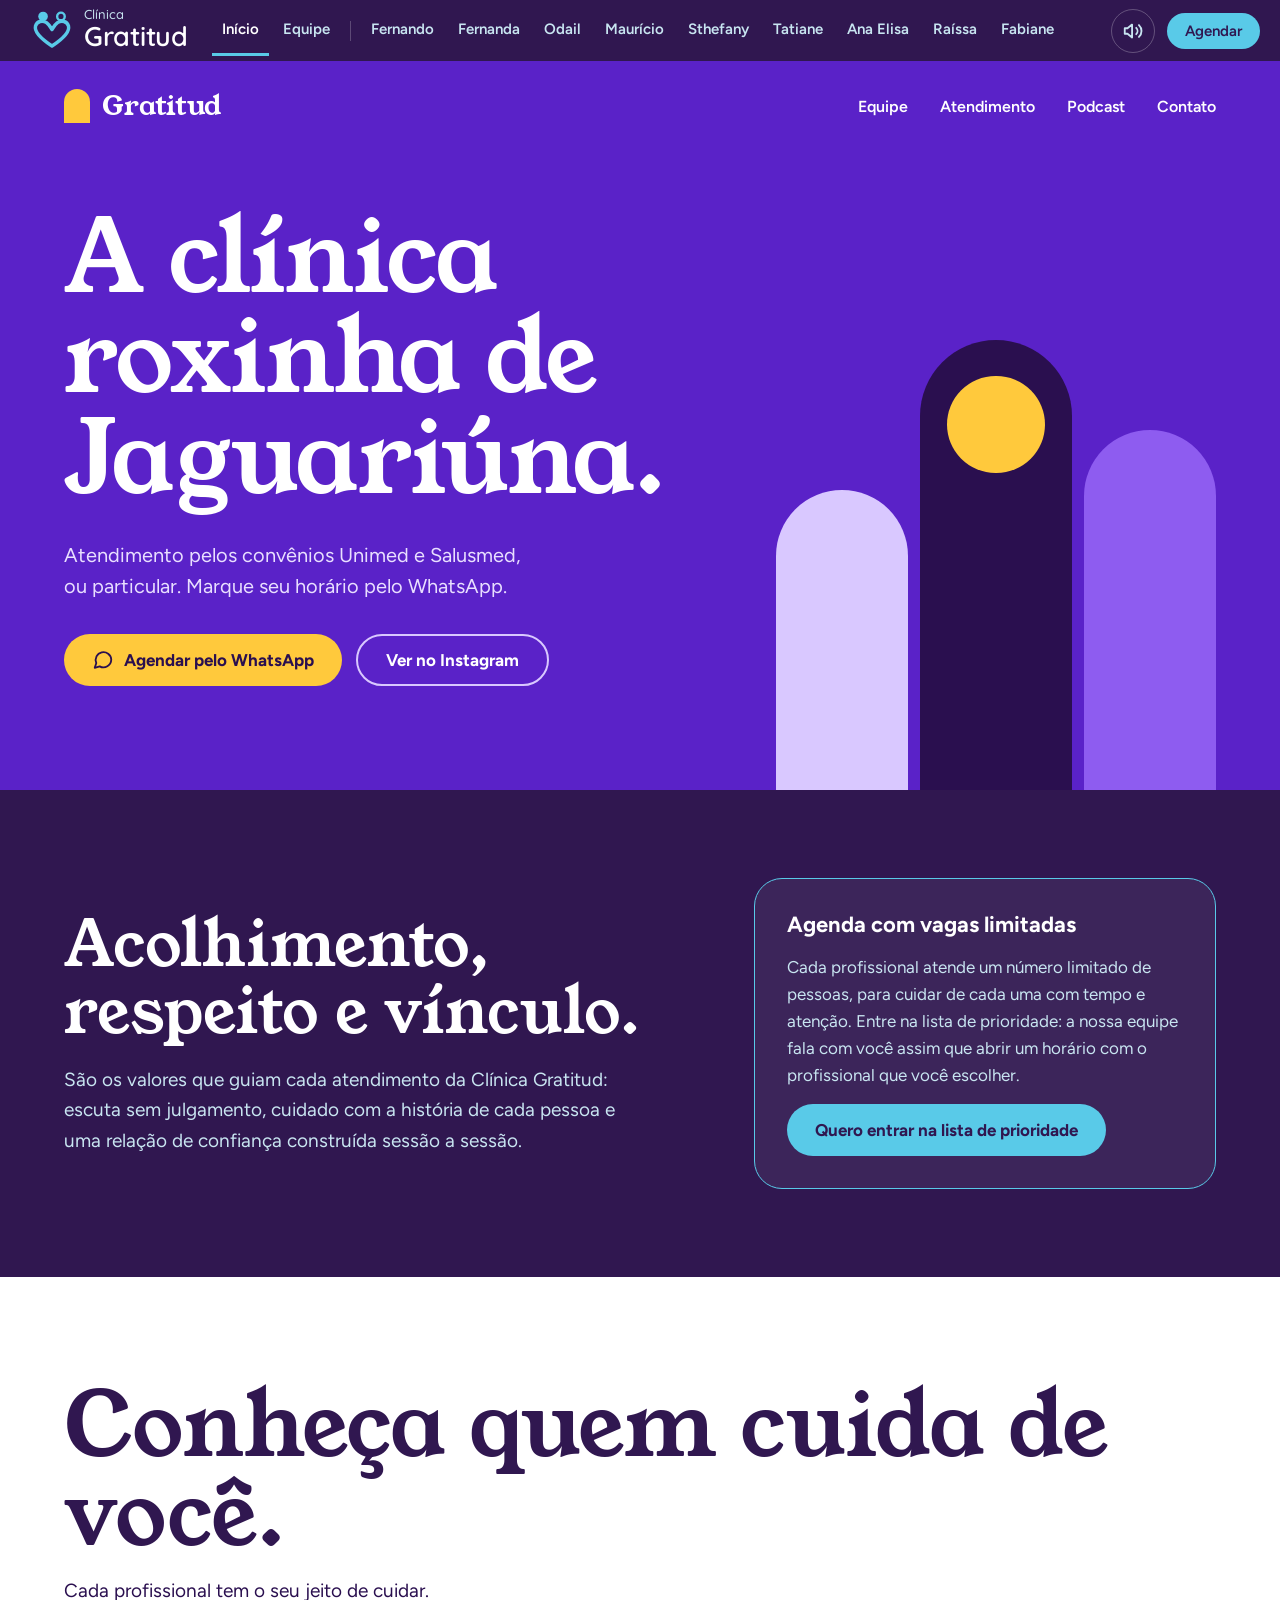
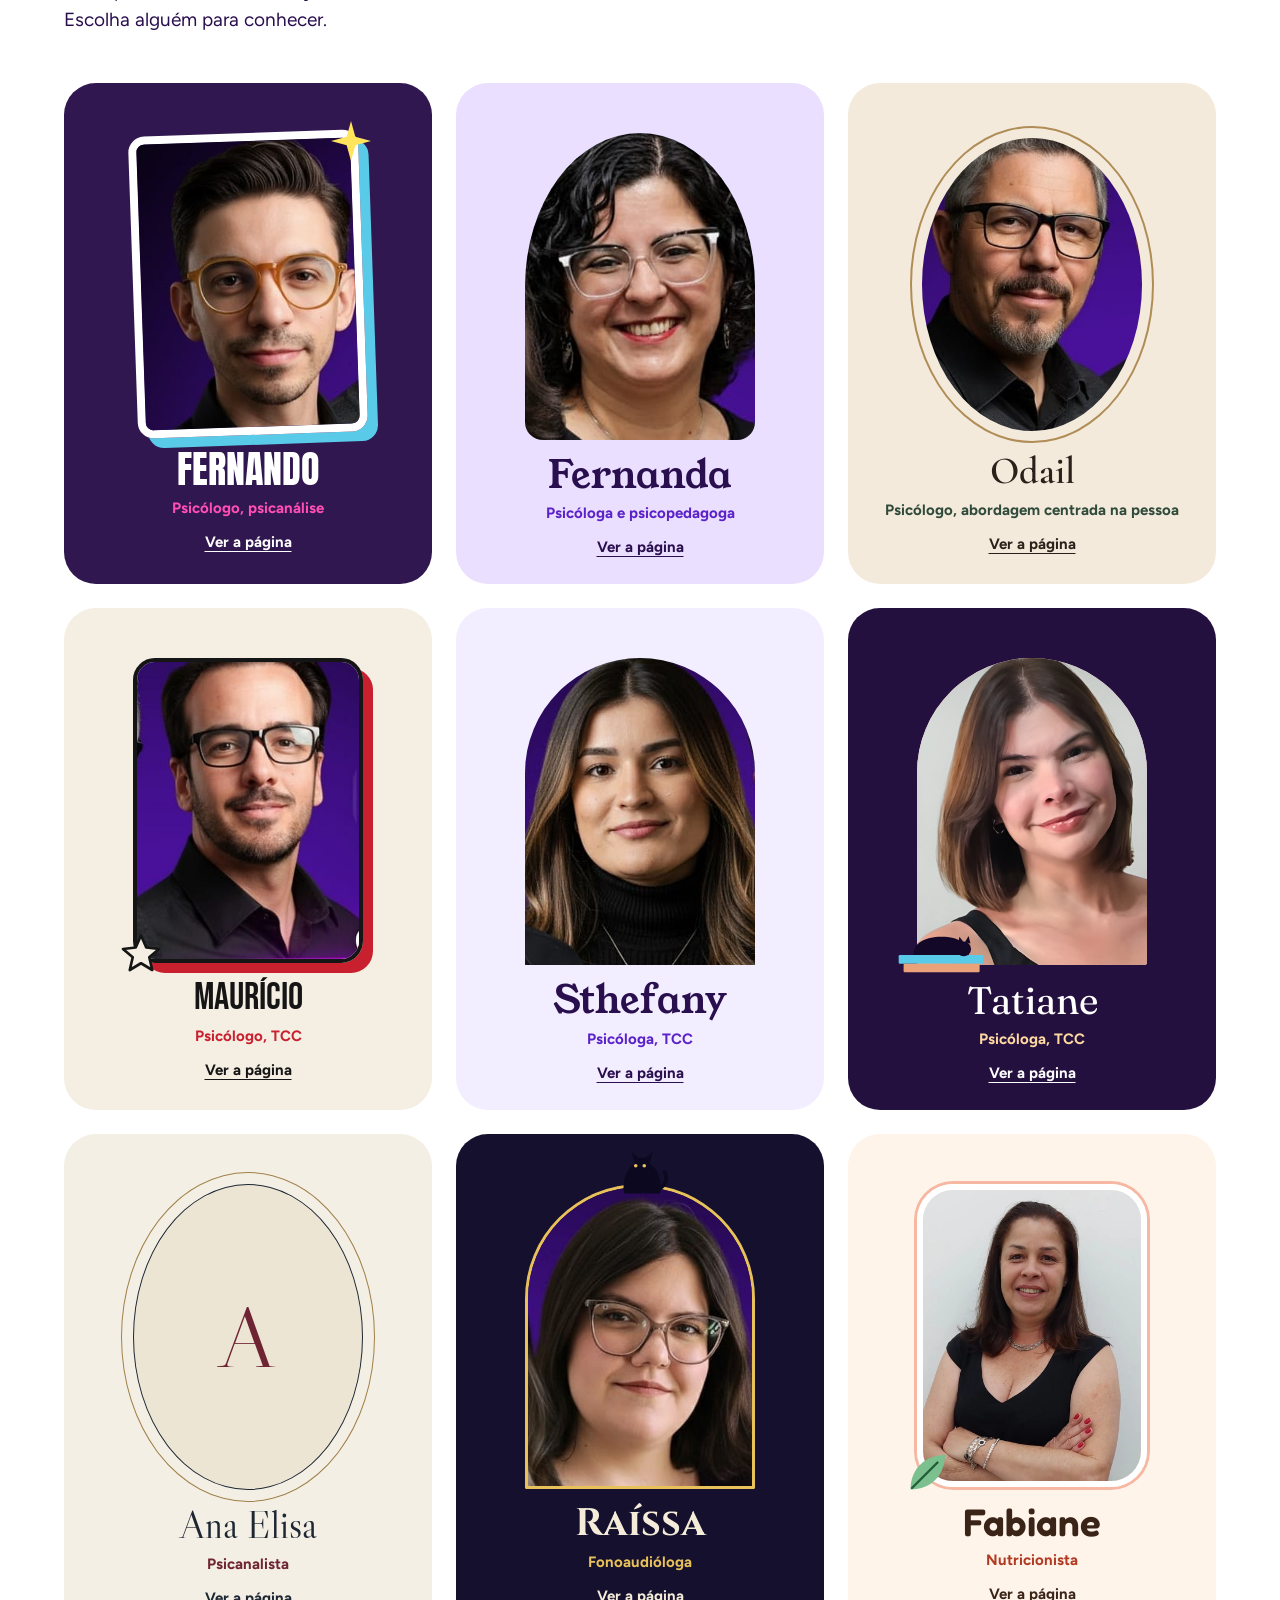
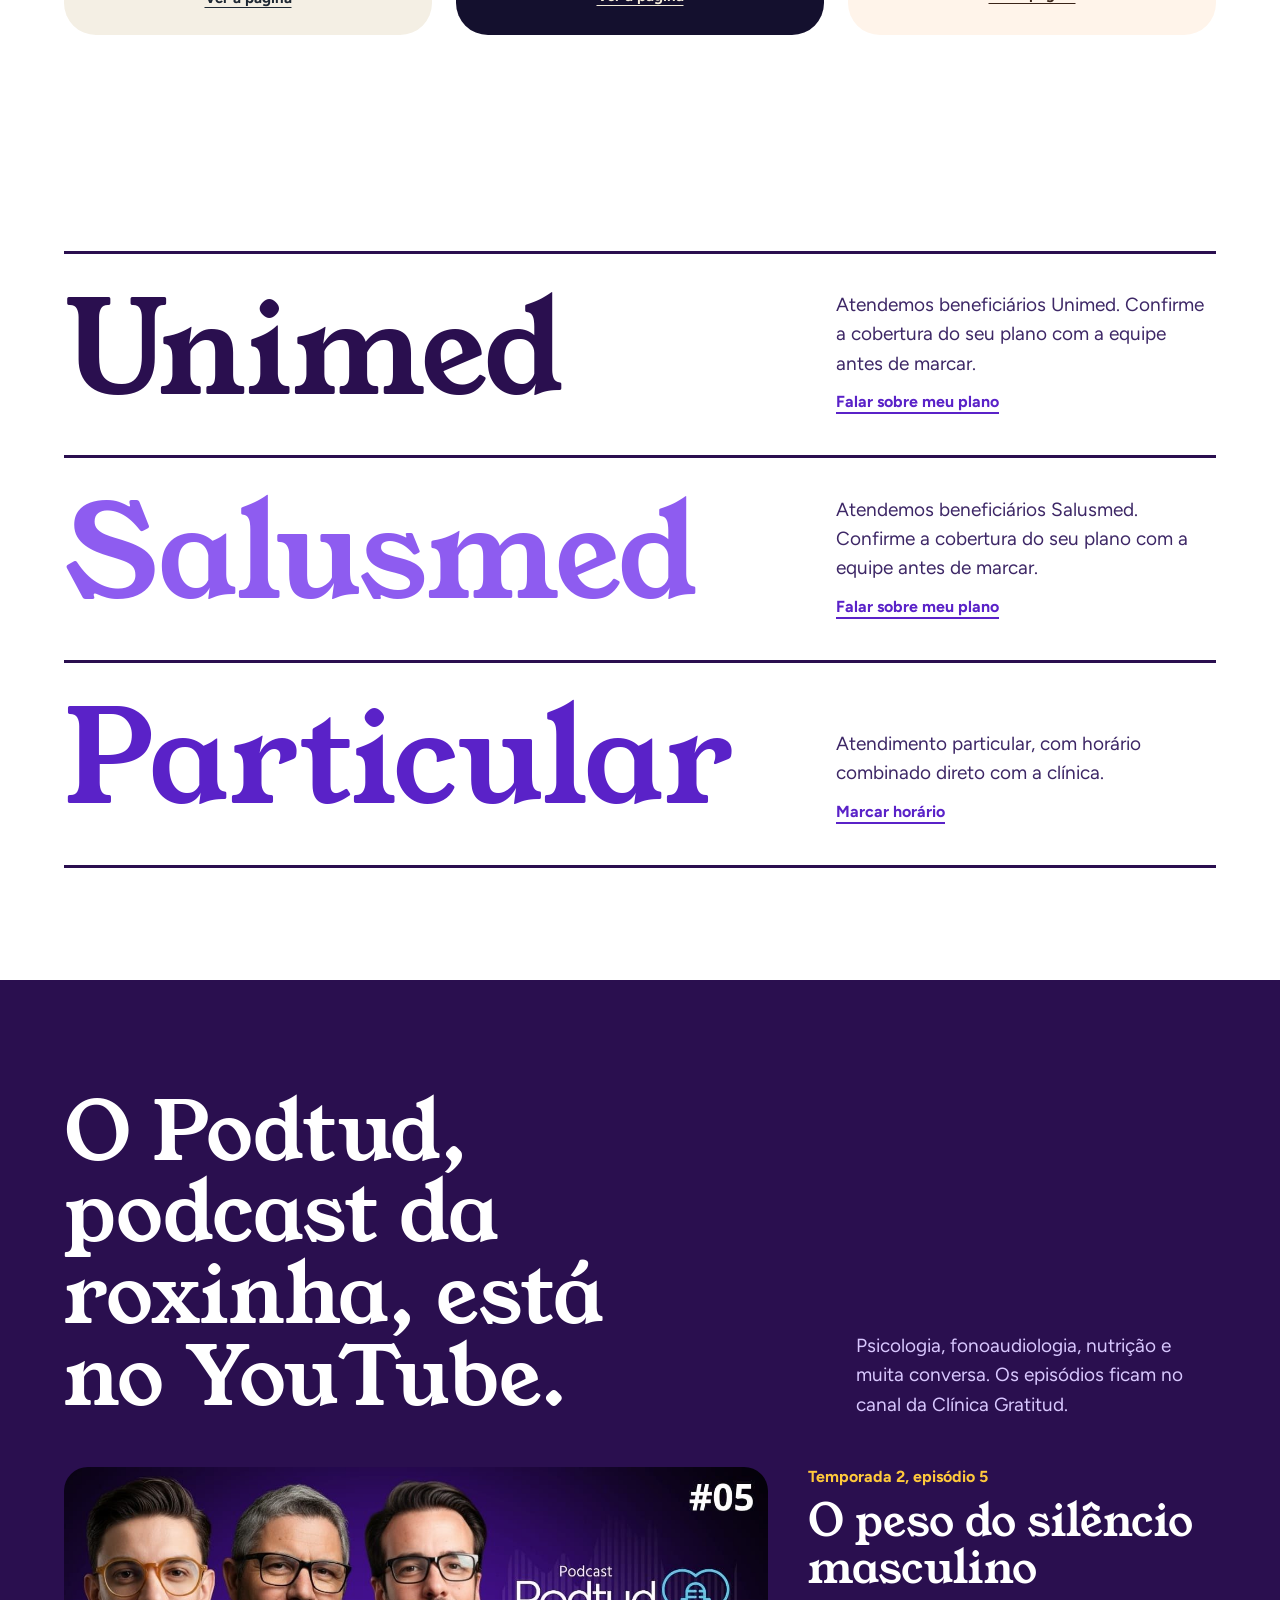
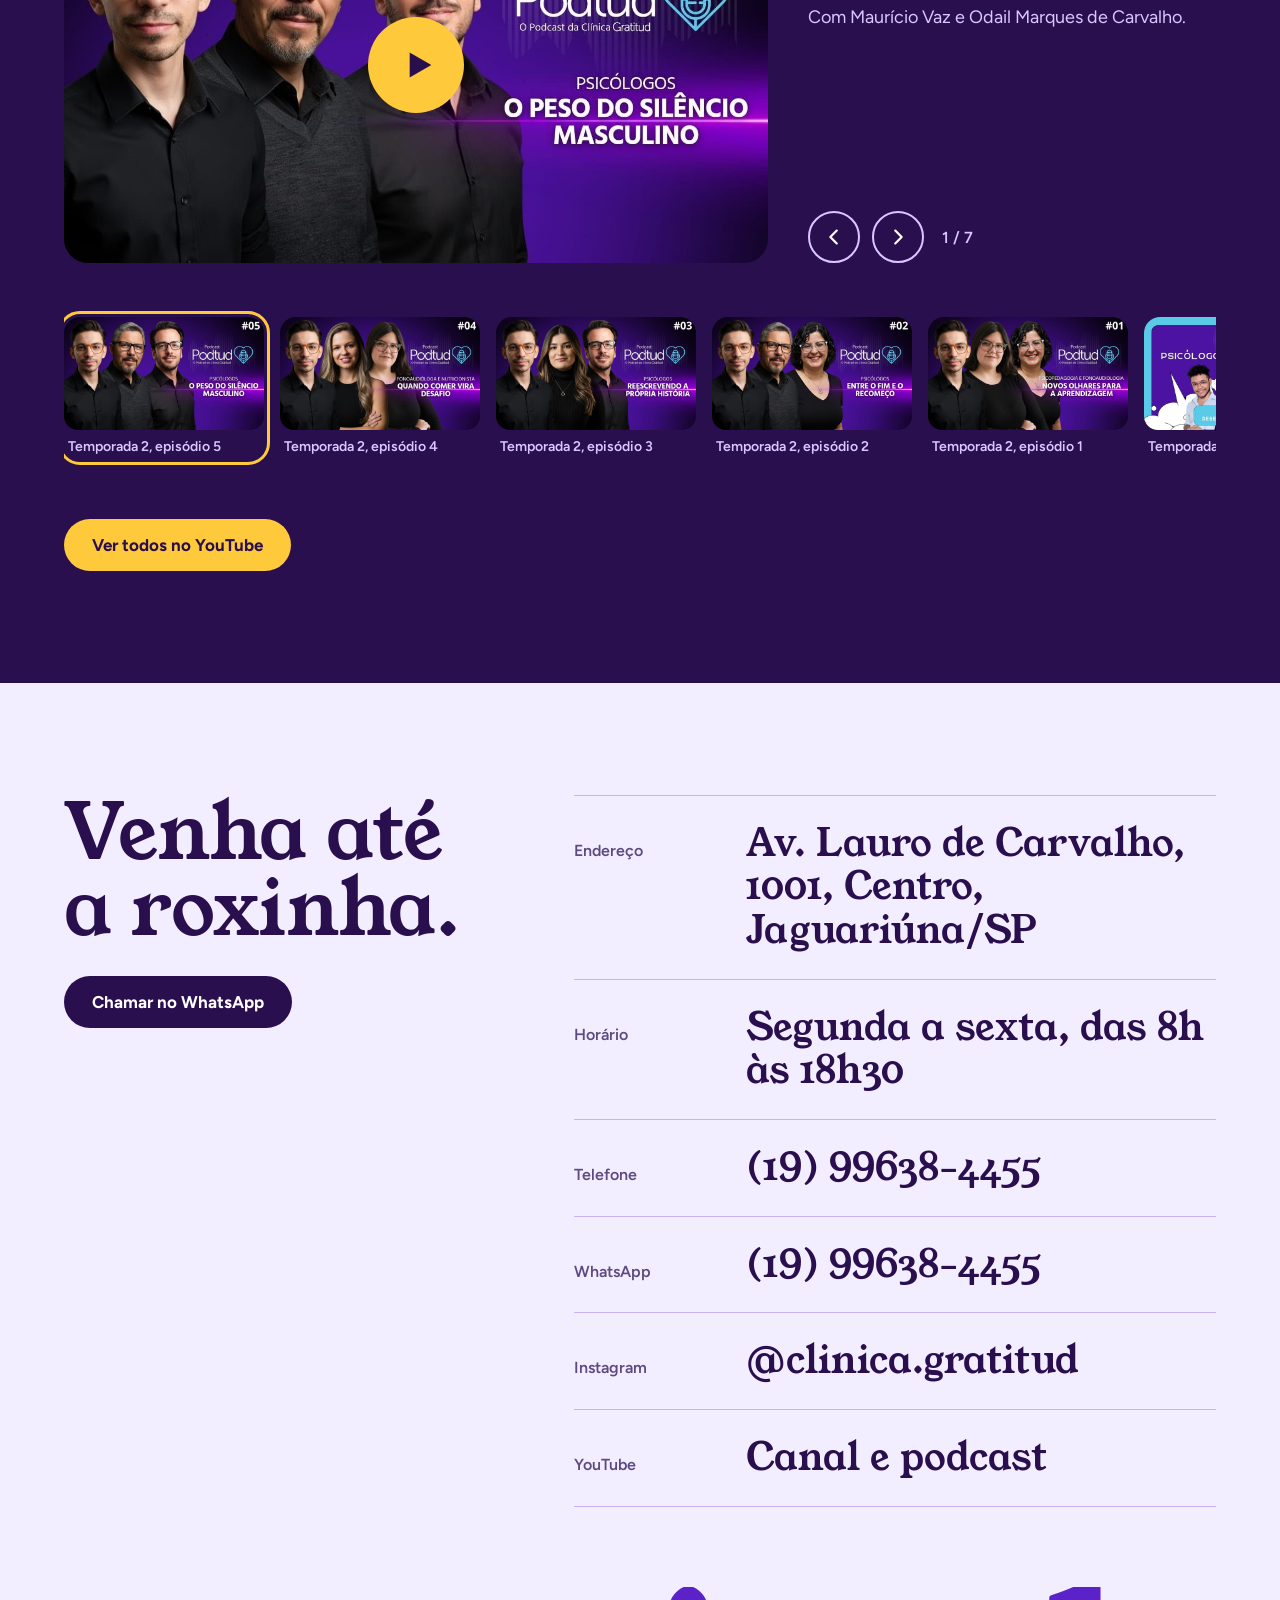
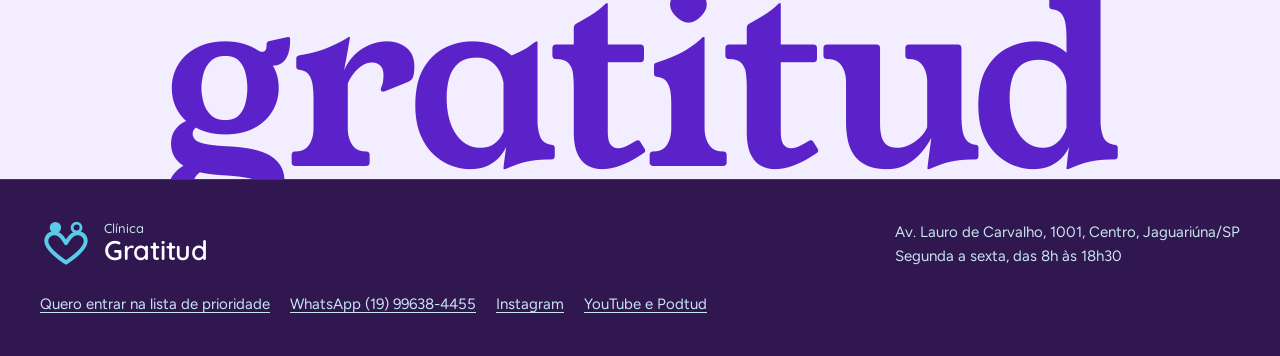
==== commit f87c2ab4: "⚡ Bolt: Add preconnect for fonts.gstatic.com Adds a `<link rel=\"preconnect\" href=\"https://fonts.g" ====
--- a/index.html
+++ b/index.html
@@ -6,6 +6,7 @@
 <meta name="robots" content="noindex, nofollow">
 <title>Clínica Gratitud, Jaguariúna</title>
 <link rel="preconnect" href="https://fonts.googleapis.com">
+<link rel="preconnect" href="https://fonts.gstatic.com" crossorigin>
 <link href="https://fonts.googleapis.com/css2?family=Figtree:wght@400;600;700&family=Young+Serif&display=swap" rel="stylesheet">
 <style>
 body{margin:0;font-family:'Figtree',system-ui,sans-serif;color:#2A0F4F;background:#F3EEFF}
@@ -113,7 +114,7 @@
 <!-- Atendimento -->
 
 
-<!--nav:equipe--><link href="https://fonts.googleapis.com/css2?family=Anton&family=Bebas+Neue&family=Cinzel:wght@700&family=Cormorant+Garamond:wght@600&family=Fraunces:opsz,wght@9..144,500&family=Fredoka:wght@600&family=Libre+Caslon+Display&family=Libre+Caslon+Text:ital@1&display=swap" rel="stylesheet"><style>.tgrid{display:grid;grid-template-columns:repeat(auto-fill,minmax(300px,1fr));gap:24px}.tc{display:flex;flex-direction:column;align-items:center;text-align:center;gap:10px;padding:32px 24px 28px;border-radius:32px;text-decoration:none;box-sizing:border-box;transition:transform .3s cubic-bezier(.2,.8,.2,1)}.tc:hover{transform:translateY(-6px)}.tc .go{margin-top:6px;font-size:15px;font-weight:700;text-decoration:underline;text-underline-offset:4px}.tc:focus-visible{outline:3px solid #301750;outline-offset:4px}@media (prefers-reduced-motion: reduce){.tc{transition:none}}</style><section id="equipe" style="background:#FFFFFF"><div style="max-width:1200px;margin:0 auto;padding:104px 24px;box-sizing:border-box;display:flex;flex-direction:column;gap:48px"><div style="display:flex;flex-wrap:wrap;align-items:flex-end;justify-content:space-between;gap:16px 48px"><h2 style="margin:0;font-family:'Young Serif',Georgia,serif;font-weight:400;font-size:clamp(48px,7vw,96px);line-height:1;color:#301750">Conheça quem cuida de você.</h2><p style="margin:0;flex:0 1 380px;font-size:19px;line-height:1.55">Cada profissional tem o seu jeito de cuidar. Escolha alguém para conhecer.</p></div><div class="tgrid"><a class="tc" href="fernando.html" style="background:#301750;color:#FFFFFF"><div style="position:relative;width:72%;margin:18px auto 6px"><div style="aspect-ratio:3/4;overflow:hidden;display:flex;align-items:center;justify-content:center;border:8px solid #FFFFFF;border-radius:16px;transform:rotate(-2deg);box-shadow:10px 10px 0 #59CAE8"><img loading="lazy" src="fotos/fernando2.jpg" alt="" style="width:100%;height:100%;object-fit:cover;display:block"></div><svg aria-hidden="true" width="40" height="40" viewBox="0 0 24 24" fill="#FFE45C" style="position:absolute;top:-12px;right:-8px"><path d="M12 0l2.6 9.4L24 12l-9.4 2.6L12 24l-2.6-9.4L0 12l9.4-2.6z"/></svg></div><b style="font-weight:400;font-family:'Anton',Impact,sans-serif;text-transform:uppercase;font-size:clamp(30px,3vw,40px);line-height:1">Fernando</b><span style="font-size:15px;font-weight:700;color:#FF4FB4">Psicólogo, psicanálise</span><span class="go" style="color:#FFFFFF">Ver a página</span></a><a class="tc" href="fernanda.html" style="background:#EBDFFF;color:#2A0F4F"><div style="position:relative;width:72%;margin:18px auto 6px"><div style="aspect-ratio:3/4;overflow:hidden;display:flex;align-items:center;justify-content:center;border-radius:50% 50% 18px 18px"><img loading="lazy" src="fotos/fernanda.jpg" alt="" style="width:100%;height:100%;object-fit:cover;display:block"></div></div><b style="font-weight:400;font-family:'Young Serif',Georgia,serif;font-size:clamp(30px,3vw,40px);line-height:1">Fernanda</b><span style="font-size:15px;font-weight:700;color:#5A22C8">Psicóloga e psicopedagoga</span><span class="go" style="color:#2A0F4F">Ver a página</span></a><a class="tc" href="odail.html" style="background:#F3EADB;color:#2B211B"><div style="position:relative;width:72%;margin:18px auto 6px"><div style="aspect-ratio:3/4;overflow:hidden;display:flex;align-items:center;justify-content:center;border-radius:50%;border:5px solid #F3EADB;outline:2px solid #B08D57;outline-offset:5px"><img loading="lazy" src="fotos/odail.jpg" alt="" style="width:100%;height:100%;object-fit:cover;display:block"></div></div><b style="font-weight:400;font-family:'Cormorant Garamond',Georgia,serif;font-weight:600;font-size:clamp(30px,3vw,40px);line-height:1">Odail</b><span style="font-size:15px;font-weight:700;color:#2F4A3A">Psicólogo, abordagem centrada na pessoa</span><span class="go" style="color:#2B211B">Ver a página</span></a><a class="tc" href="mauricio.html" style="background:#F4EEE3;color:#151515"><div style="position:relative;width:72%;margin:18px auto 6px"><div style="aspect-ratio:3/4;overflow:hidden;display:flex;align-items:center;justify-content:center;border:4px solid #151515;border-radius:22px;box-shadow:10px 10px 0 #C8202F"><img loading="lazy" src="fotos/mauricio.jpg" alt="" style="width:100%;height:100%;object-fit:cover;display:block"></div><svg aria-hidden="true" width="48" height="48" viewBox="0 0 64 64" style="position:absolute;bottom:-16px;left:-16px"><path d="M32 6l7 16 17 2-13 11 4 17-15-9-15 9 4-17L8 24l17-2z" fill="#F4EEE3" stroke="#151515" stroke-width="3.5" stroke-linejoin="round"/></svg></div><b style="font-weight:400;font-family:'Bebas Neue',Impact,sans-serif;font-size:clamp(30px,3vw,40px);line-height:1">Maurício</b><span style="font-size:15px;font-weight:700;color:#C8202F">Psicólogo, TCC</span><span class="go" style="color:#151515">Ver a página</span></a><a class="tc" href="sthefany.html" style="background:#F3EEFF;color:#2A0F4F"><div style="position:relative;width:72%;margin:18px auto 6px"><div style="aspect-ratio:3/4;overflow:hidden;display:flex;align-items:center;justify-content:center;border-radius:999px 999px 0 0"><img loading="lazy" src="fotos/sthefany.jpg" alt="" style="width:100%;height:100%;object-fit:cover;display:block"></div></div><b style="font-weight:400;font-family:'Young Serif',Georgia,serif;font-size:clamp(30px,3vw,40px);line-height:1">Sthefany</b><span style="font-size:15px;font-weight:700;color:#5A22C8">Psicóloga, TCC</span><span class="go" style="color:#2A0F4F">Ver a página</span></a><a class="tc" href="tatiane.html" style="background:#24103F;color:#FFFFFF"><div style="position:relative;width:72%;margin:18px auto 6px"><div style="aspect-ratio:3/4;overflow:hidden;display:flex;align-items:center;justify-content:center;border-radius:999px 999px 24px 24px;background:linear-gradient(#3E1A8A,#5A22C8);box-shadow:0 0 0 2px #FFD9A0 inset"><img loading="lazy" src="fotos/tatiane.jpg" alt="" style="width:100%;height:100%;object-fit:cover;display:block"></div><svg aria-hidden="true" width="92" height="46" viewBox="0 0 150 70" style="position:absolute;left:-22px;bottom:-10px"><rect x="6" y="40" width="138" height="14" rx="2" fill="#59CAE8"/><rect x="14" y="54" width="124" height="14" rx="2" fill="#E9A27A"/><path d="M30 40c0-22 22-30 46-30 26 0 44 10 44 30z" fill="#140828"/><circle cx="112" cy="30" r="12" fill="#140828"/><path d="M103 22l2-12 7 9zM114 19l6-10 3 12z" fill="#140828"/></svg></div><b style="font-weight:400;font-family:'Fraunces',Georgia,serif;font-size:clamp(30px,3vw,40px);line-height:1">Tatiane</b><span style="font-size:15px;font-weight:700;color:#FFD9A0">Psicóloga, TCC</span><span class="go" style="color:#FFFFFF">Ver a página</span></a><a class="tc" href="ana-elisa.html" style="background:#F4EFE4;color:#1D2733"><div style="position:relative;width:72%;margin:18px auto 6px"><div style="aspect-ratio:3/4;overflow:hidden;display:flex;align-items:center;justify-content:center;border-radius:50%;background:#EDE5D4;border:1.5px solid #1D2733"><span style="font-family:'Libre Caslon Display',Georgia,serif;font-size:84px;color:#6E2433">A</span></div><span aria-hidden="true" style="position:absolute;inset:-12px;border:1px solid #A0814A;border-radius:50%"></span></div><b style="font-weight:400;font-family:'Libre Caslon Display',Georgia,serif;font-size:clamp(30px,3vw,40px);line-height:1">Ana Elisa</b><span style="font-size:15px;font-weight:700;color:#6E2433">Psicanalista</span><span class="go" style="color:#1D2733">Ver a página</span></a><a class="tc" href="raissa.html" style="background:#14102E;color:#F4ECD8"><div style="position:relative;width:72%;margin:18px auto 6px"><div style="aspect-ratio:3/4;overflow:hidden;display:flex;align-items:center;justify-content:center;border:3px solid #E8C15A;border-radius:999px 999px 14px 14px"><img loading="lazy" src="fotos/raissa.jpg" alt="" style="width:100%;height:100%;object-fit:cover;display:block"></div><svg aria-hidden="true" width="64" height="52" viewBox="0 0 120 96" style="position:absolute;top:-40px;left:50%;margin-left:-32px"><path d="M88 86c18-4 26-20 18-34" fill="none" stroke="#0B0820" stroke-width="7" stroke-linecap="round"/><path d="M30 92c-4-26 6-48 20-56l-6-22 14 12c4-1 8-1 12 0l14-12-6 22c14 8 24 30 20 56z" fill="#0B0820"/><circle cx="52" cy="40" r="3.4" fill="#E8C15A"/><circle cx="68" cy="40" r="3.4" fill="#E8C15A"/></svg></div><b style="font-weight:400;font-family:'Cinzel',Georgia,serif;font-weight:700;font-size:clamp(30px,3vw,40px);line-height:1">Raíssa</b><span style="font-size:15px;font-weight:700;color:#E8C15A">Fonoaudióloga</span><span class="go" style="color:#F4ECD8">Ver a página</span></a><a class="tc" href="fabiane.html" style="background:#FFF4EA;color:#3A2418"><div style="position:relative;width:72%;margin:18px auto 6px"><div style="aspect-ratio:3/4;overflow:hidden;display:flex;align-items:center;justify-content:center;border-radius:36px;border:6px solid #FFFFFF;box-shadow:0 0 0 3px #F6B8A2"><img loading="lazy" src="fotos/fabiane2.jpg" alt="" style="width:100%;height:100%;object-fit:cover;display:block"></div><svg aria-hidden="true" width="48" height="48" viewBox="0 0 64 64" style="position:absolute;bottom:-10px;left:-14px"><path d="M10 54C10 26 30 8 56 8c0 26-18 46-46 46z" fill="#7CC08F"/><path d="M12 52L46 18" stroke="#1F5C38" stroke-width="3" stroke-linecap="round"/></svg></div><b style="font-weight:400;font-family:'Fredoka',system-ui,sans-serif;font-weight:600;font-size:clamp(30px,3vw,40px);line-height:1">Fabiane</b><span style="font-size:15px;font-weight:700;color:#B23A22">Nutricionista</span><span class="go" style="color:#3A2418">Ver a página</span></a></div></div></section><!--/nav:equipe-->
+<!--nav:equipe--><link href="https://fonts.googleapis.com/css2?family=Anton&family=Bebas+Neue&family=Cinzel:wght@700&family=Cormorant+Garamond:wght@600&family=Fraunces:opsz,wght@9..144,500&family=Fredoka:wght@600&family=Libre+Caslon+Display&family=Libre+Caslon+Text:ital@1&display=swap" rel="stylesheet"><style>.tgrid{display:grid;grid-template-columns:repeat(auto-fill,minmax(300px,1fr));gap:24px}.tc{display:flex;flex-direction:column;align-items:center;text-align:center;gap:10px;padding:32px 24px 28px;border-radius:32px;text-decoration:none;box-sizing:border-box;transition:transform .3s cubic-bezier(.2,.8,.2,1)}.tc:hover{transform:translateY(-6px)}.tc .go{margin-top:6px;font-size:15px;font-weight:700;text-decoration:underline;text-underline-offset:4px}.tc:focus-visible{outline:3px solid #301750;outline-offset:4px}@media (prefers-reduced-motion: reduce){.tc{transition:none}}</style><section id="equipe" style="background:#FFFFFF"><div style="max-width:1200px;margin:0 auto;padding:104px 24px;box-sizing:border-box;display:flex;flex-direction:column;gap:48px"><div style="display:flex;flex-wrap:wrap;align-items:flex-end;justify-content:space-between;gap:16px 48px"><h2 style="margin:0;font-family:'Young Serif',Georgia,serif;font-weight:400;font-size:clamp(48px,7vw,96px);line-height:1;color:#301750">Conheça quem cuida de você.</h2><p style="margin:0;flex:0 1 380px;font-size:19px;line-height:1.55">Cada profissional tem o seu jeito de cuidar. Escolha alguém para conhecer.</p></div><div class="tgrid"><a class="tc" href="fernando.html" style="background:#301750;color:#FFFFFF"><div style="position:relative;width:72%;margin:18px auto 6px"><div style="aspect-ratio:3/4;overflow:hidden;display:flex;align-items:center;justify-content:center;border:8px solid #FFFFFF;border-radius:16px;transform:rotate(-2deg);box-shadow:10px 10px 0 #59CAE8"><img src="fotos/fernando2.jpg" alt="" style="width:100%;height:100%;object-fit:cover;display:block"></div><svg aria-hidden="true" width="40" height="40" viewBox="0 0 24 24" fill="#FFE45C" style="position:absolute;top:-12px;right:-8px"><path d="M12 0l2.6 9.4L24 12l-9.4 2.6L12 24l-2.6-9.4L0 12l9.4-2.6z"/></svg></div><b style="font-weight:400;font-family:'Anton',Impact,sans-serif;text-transform:uppercase;font-size:clamp(30px,3vw,40px);line-height:1">Fernando</b><span style="font-size:15px;font-weight:700;color:#FF4FB4">Psicólogo, psicanálise</span><span class="go" style="color:#FFFFFF">Ver a página</span></a><a class="tc" href="fernanda.html" style="background:#EBDFFF;color:#2A0F4F"><div style="position:relative;width:72%;margin:18px auto 6px"><div style="aspect-ratio:3/4;overflow:hidden;display:flex;align-items:center;justify-content:center;border-radius:50% 50% 18px 18px"><img src="fotos/fernanda.jpg" alt="" style="width:100%;height:100%;object-fit:cover;display:block"></div></div><b style="font-weight:400;font-family:'Young Serif',Georgia,serif;font-size:clamp(30px,3vw,40px);line-height:1">Fernanda</b><span style="font-size:15px;font-weight:700;color:#5A22C8">Psicóloga e psicopedagoga</span><span class="go" style="color:#2A0F4F">Ver a página</span></a><a class="tc" href="odail.html" style="background:#F3EADB;color:#2B211B"><div style="position:relative;width:72%;margin:18px auto 6px"><div style="aspect-ratio:3/4;overflow:hidden;display:flex;align-items:center;justify-content:center;border-radius:50%;border:5px solid #F3EADB;outline:2px solid #B08D57;outline-offset:5px"><img src="fotos/odail.jpg" alt="" style="width:100%;height:100%;object-fit:cover;display:block"></div></div><b style="font-weight:400;font-family:'Cormorant Garamond',Georgia,serif;font-weight:600;font-size:clamp(30px,3vw,40px);line-height:1">Odail</b><span style="font-size:15px;font-weight:700;color:#2F4A3A">Psicólogo, abordagem centrada na pessoa</span><span class="go" style="color:#2B211B">Ver a página</span></a><a class="tc" href="mauricio.html" style="background:#F4EEE3;color:#151515"><div style="position:relative;width:72%;margin:18px auto 6px"><div style="aspect-ratio:3/4;overflow:hidden;display:flex;align-items:center;justify-content:center;border:4px solid #151515;border-radius:22px;box-shadow:10px 10px 0 #C8202F"><img src="fotos/mauricio.jpg" alt="" style="width:100%;height:100%;object-fit:cover;display:block"></div><svg aria-hidden="true" width="48" height="48" viewBox="0 0 64 64" style="position:absolute;bottom:-16px;left:-16px"><path d="M32 6l7 16 17 2-13 11 4 17-15-9-15 9 4-17L8 24l17-2z" fill="#F4EEE3" stroke="#151515" stroke-width="3.5" stroke-linejoin="round"/></svg></div><b style="font-weight:400;font-family:'Bebas Neue',Impact,sans-serif;font-size:clamp(30px,3vw,40px);line-height:1">Maurício</b><span style="font-size:15px;font-weight:700;color:#C8202F">Psicólogo, TCC</span><span class="go" style="color:#151515">Ver a página</span></a><a class="tc" href="sthefany.html" style="background:#F3EEFF;color:#2A0F4F"><div style="position:relative;width:72%;margin:18px auto 6px"><div style="aspect-ratio:3/4;overflow:hidden;display:flex;align-items:center;justify-content:center;border-radius:999px 999px 0 0"><img src="fotos/sthefany.jpg" alt="" style="width:100%;height:100%;object-fit:cover;display:block"></div></div><b style="font-weight:400;font-family:'Young Serif',Georgia,serif;font-size:clamp(30px,3vw,40px);line-height:1">Sthefany</b><span style="font-size:15px;font-weight:700;color:#5A22C8">Psicóloga, TCC</span><span class="go" style="color:#2A0F4F">Ver a página</span></a><a class="tc" href="tatiane.html" style="background:#24103F;color:#FFFFFF"><div style="position:relative;width:72%;margin:18px auto 6px"><div style="aspect-ratio:3/4;overflow:hidden;display:flex;align-items:center;justify-content:center;border-radius:999px 999px 24px 24px;background:linear-gradient(#3E1A8A,#5A22C8);box-shadow:0 0 0 2px #FFD9A0 inset"><img src="fotos/tatiane.jpg" alt="" style="width:100%;height:100%;object-fit:cover;display:block"></div><svg aria-hidden="true" width="92" height="46" viewBox="0 0 150 70" style="position:absolute;left:-22px;bottom:-10px"><rect x="6" y="40" width="138" height="14" rx="2" fill="#59CAE8"/><rect x="14" y="54" width="124" height="14" rx="2" fill="#E9A27A"/><path d="M30 40c0-22 22-30 46-30 26 0 44 10 44 30z" fill="#140828"/><circle cx="112" cy="30" r="12" fill="#140828"/><path d="M103 22l2-12 7 9zM114 19l6-10 3 12z" fill="#140828"/></svg></div><b style="font-weight:400;font-family:'Fraunces',Georgia,serif;font-size:clamp(30px,3vw,40px);line-height:1">Tatiane</b><span style="font-size:15px;font-weight:700;color:#FFD9A0">Psicóloga, TCC</span><span class="go" style="color:#FFFFFF">Ver a página</span></a><a class="tc" href="ana-elisa.html" style="background:#F4EFE4;color:#1D2733"><div style="position:relative;width:72%;margin:18px auto 6px"><div style="aspect-ratio:3/4;overflow:hidden;display:flex;align-items:center;justify-content:center;border-radius:50%;background:#EDE5D4;border:1.5px solid #1D2733"><span style="font-family:'Libre Caslon Display',Georgia,serif;font-size:84px;color:#6E2433">A</span></div><span aria-hidden="true" style="position:absolute;inset:-12px;border:1px solid #A0814A;border-radius:50%"></span></div><b style="font-weight:400;font-family:'Libre Caslon Display',Georgia,serif;font-size:clamp(30px,3vw,40px);line-height:1">Ana Elisa</b><span style="font-size:15px;font-weight:700;color:#6E2433">Psicanalista</span><span class="go" style="color:#1D2733">Ver a página</span></a><a class="tc" href="raissa.html" style="background:#14102E;color:#F4ECD8"><div style="position:relative;width:72%;margin:18px auto 6px"><div style="aspect-ratio:3/4;overflow:hidden;display:flex;align-items:center;justify-content:center;border:3px solid #E8C15A;border-radius:999px 999px 14px 14px"><img src="fotos/raissa.jpg" alt="" style="width:100%;height:100%;object-fit:cover;display:block"></div><svg aria-hidden="true" width="64" height="52" viewBox="0 0 120 96" style="position:absolute;top:-40px;left:50%;margin-left:-32px"><path d="M88 86c18-4 26-20 18-34" fill="none" stroke="#0B0820" stroke-width="7" stroke-linecap="round"/><path d="M30 92c-4-26 6-48 20-56l-6-22 14 12c4-1 8-1 12 0l14-12-6 22c14 8 24 30 20 56z" fill="#0B0820"/><circle cx="52" cy="40" r="3.4" fill="#E8C15A"/><circle cx="68" cy="40" r="3.4" fill="#E8C15A"/></svg></div><b style="font-weight:400;font-family:'Cinzel',Georgia,serif;font-weight:700;font-size:clamp(30px,3vw,40px);line-height:1">Raíssa</b><span style="font-size:15px;font-weight:700;color:#E8C15A">Fonoaudióloga</span><span class="go" style="color:#F4ECD8">Ver a página</span></a><a class="tc" href="fabiane.html" style="background:#FFF4EA;color:#3A2418"><div style="position:relative;width:72%;margin:18px auto 6px"><div style="aspect-ratio:3/4;overflow:hidden;display:flex;align-items:center;justify-content:center;border-radius:36px;border:6px solid #FFFFFF;box-shadow:0 0 0 3px #F6B8A2"><img src="fotos/fabiane2.jpg" alt="" style="width:100%;height:100%;object-fit:cover;display:block"></div><svg aria-hidden="true" width="48" height="48" viewBox="0 0 64 64" style="position:absolute;bottom:-10px;left:-14px"><path d="M10 54C10 26 30 8 56 8c0 26-18 46-46 46z" fill="#7CC08F"/><path d="M12 52L46 18" stroke="#1F5C38" stroke-width="3" stroke-linecap="round"/></svg></div><b style="font-weight:400;font-family:'Fredoka',system-ui,sans-serif;font-weight:600;font-size:clamp(30px,3vw,40px);line-height:1">Fabiane</b><span style="font-size:15px;font-weight:700;color:#B23A22">Nutricionista</span><span class="go" style="color:#3A2418">Ver a página</span></a></div></div></section><!--/nav:equipe-->
 <section id="atendimento" style="background:#FFFFFF">
 <div style="max-width:1200px;margin:0 auto;padding:112px 24px;box-sizing:border-box">
 <div style="display:flex;flex-wrap:wrap;align-items:flex-end;justify-content:space-between;gap:20px 48px;padding:36px 0 44px;border-top:3px solid #2A0F4F">
@@ -151,7 +152,7 @@
 <div style="display:flex;flex-wrap:wrap;gap:32px 40px;align-items:stretch">
 <a class="feat" href="#" data-k="url" target="_blank" rel="noopener" style="flex:1.7 1 520px;min-width:0">
 <div style="position:relative;width:100%;aspect-ratio:16/9;border-radius:24px;overflow:hidden;background:#5A22C8">
-<img loading="lazy" src="" data-k="img" alt="" style="width:100%;height:100%;object-fit:cover;display:block">
+<img src="" data-k="img" alt="" style="width:100%;height:100%;object-fit:cover;display:block">
 <span class="play" aria-hidden="true"><svg width="40" height="40" viewBox="0 0 24 24" fill="#2A0F4F" style="margin-left:5px"><path d="M7 4.5v15l13-7.5z"/></svg></span>
 </div>
 </a>
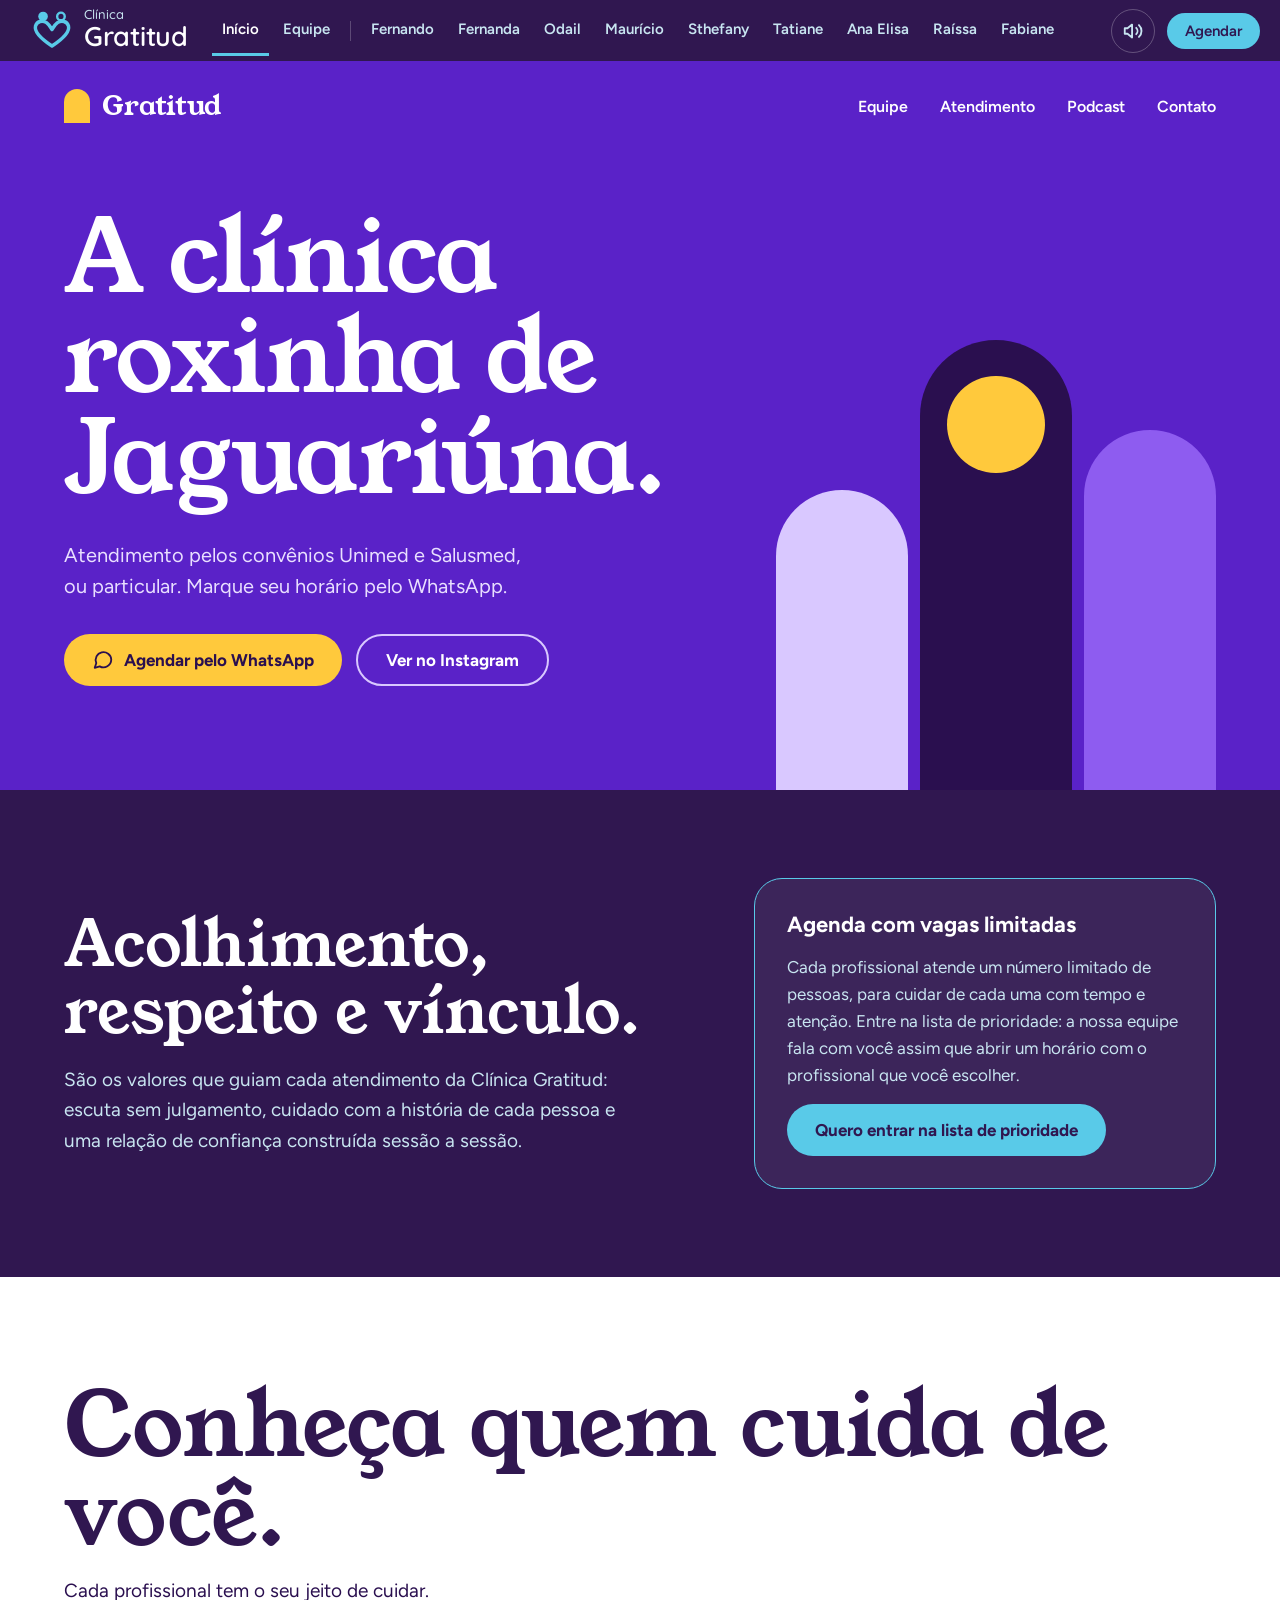
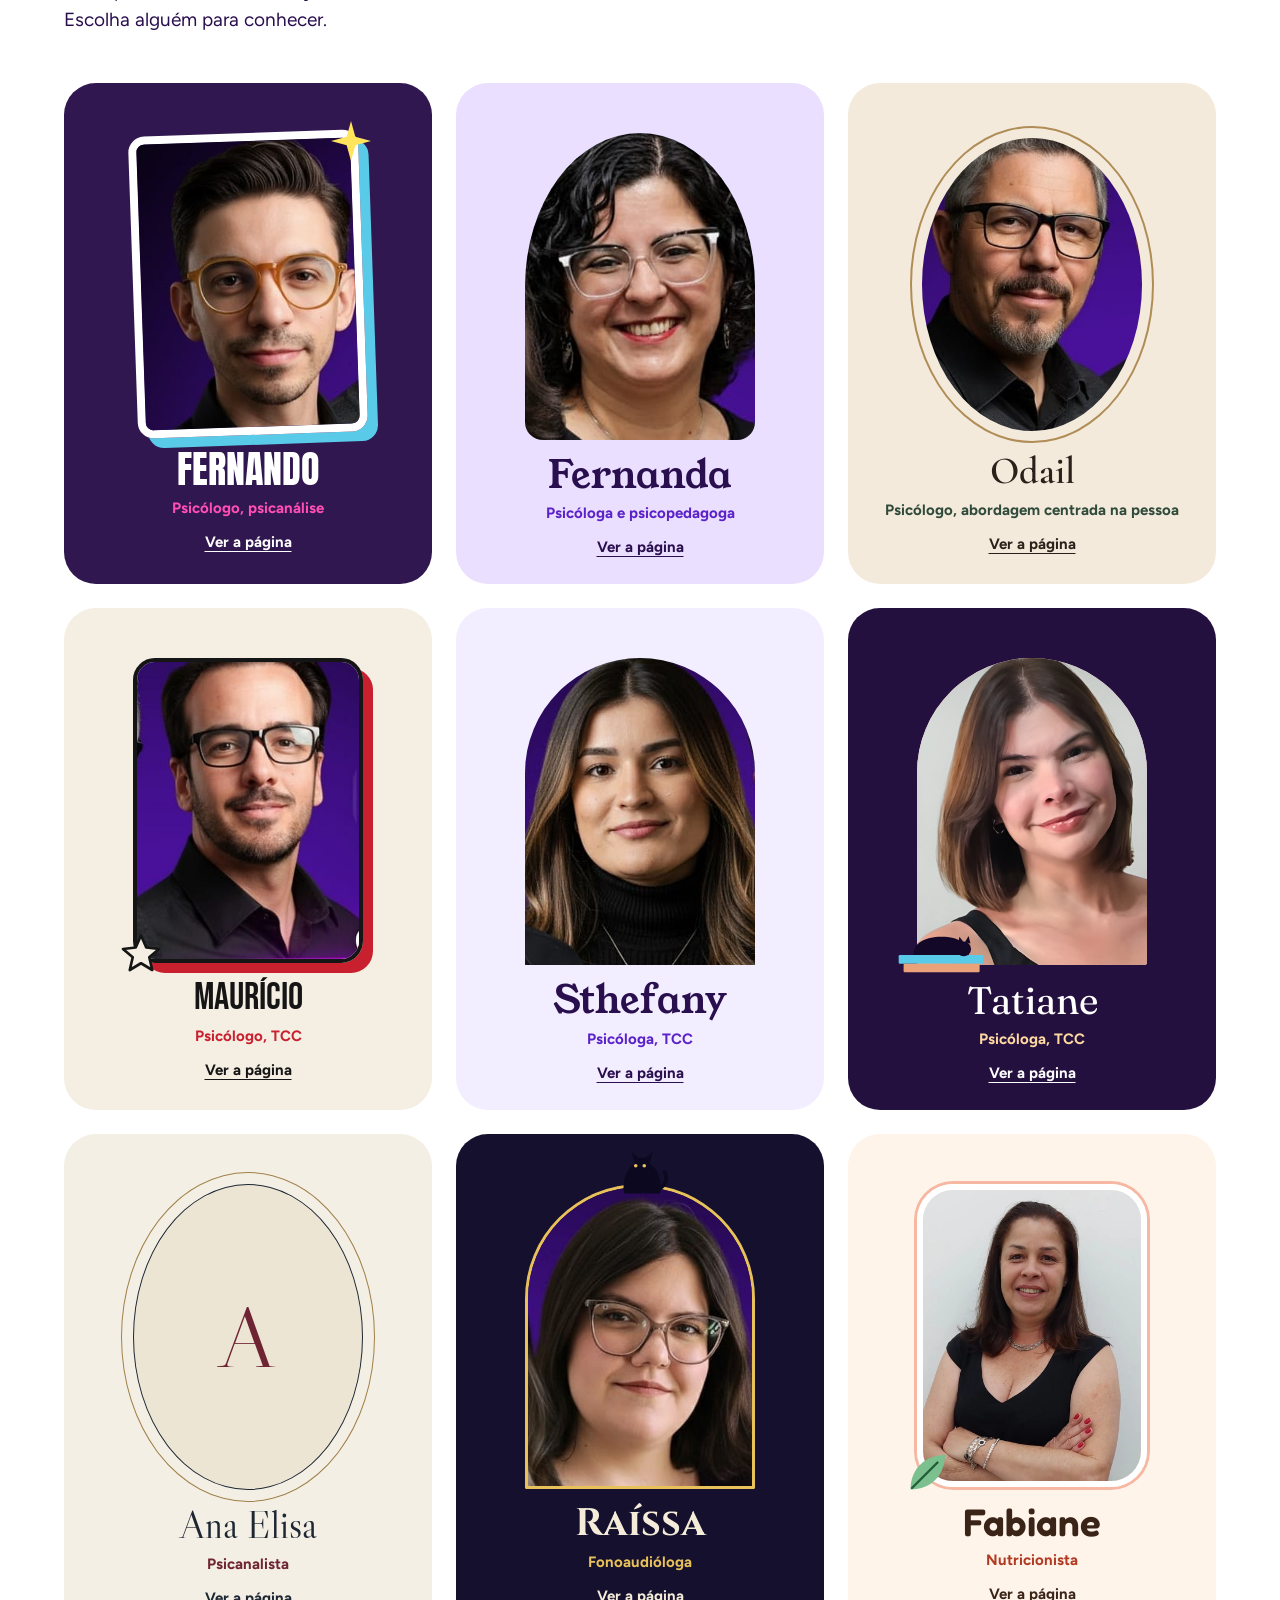
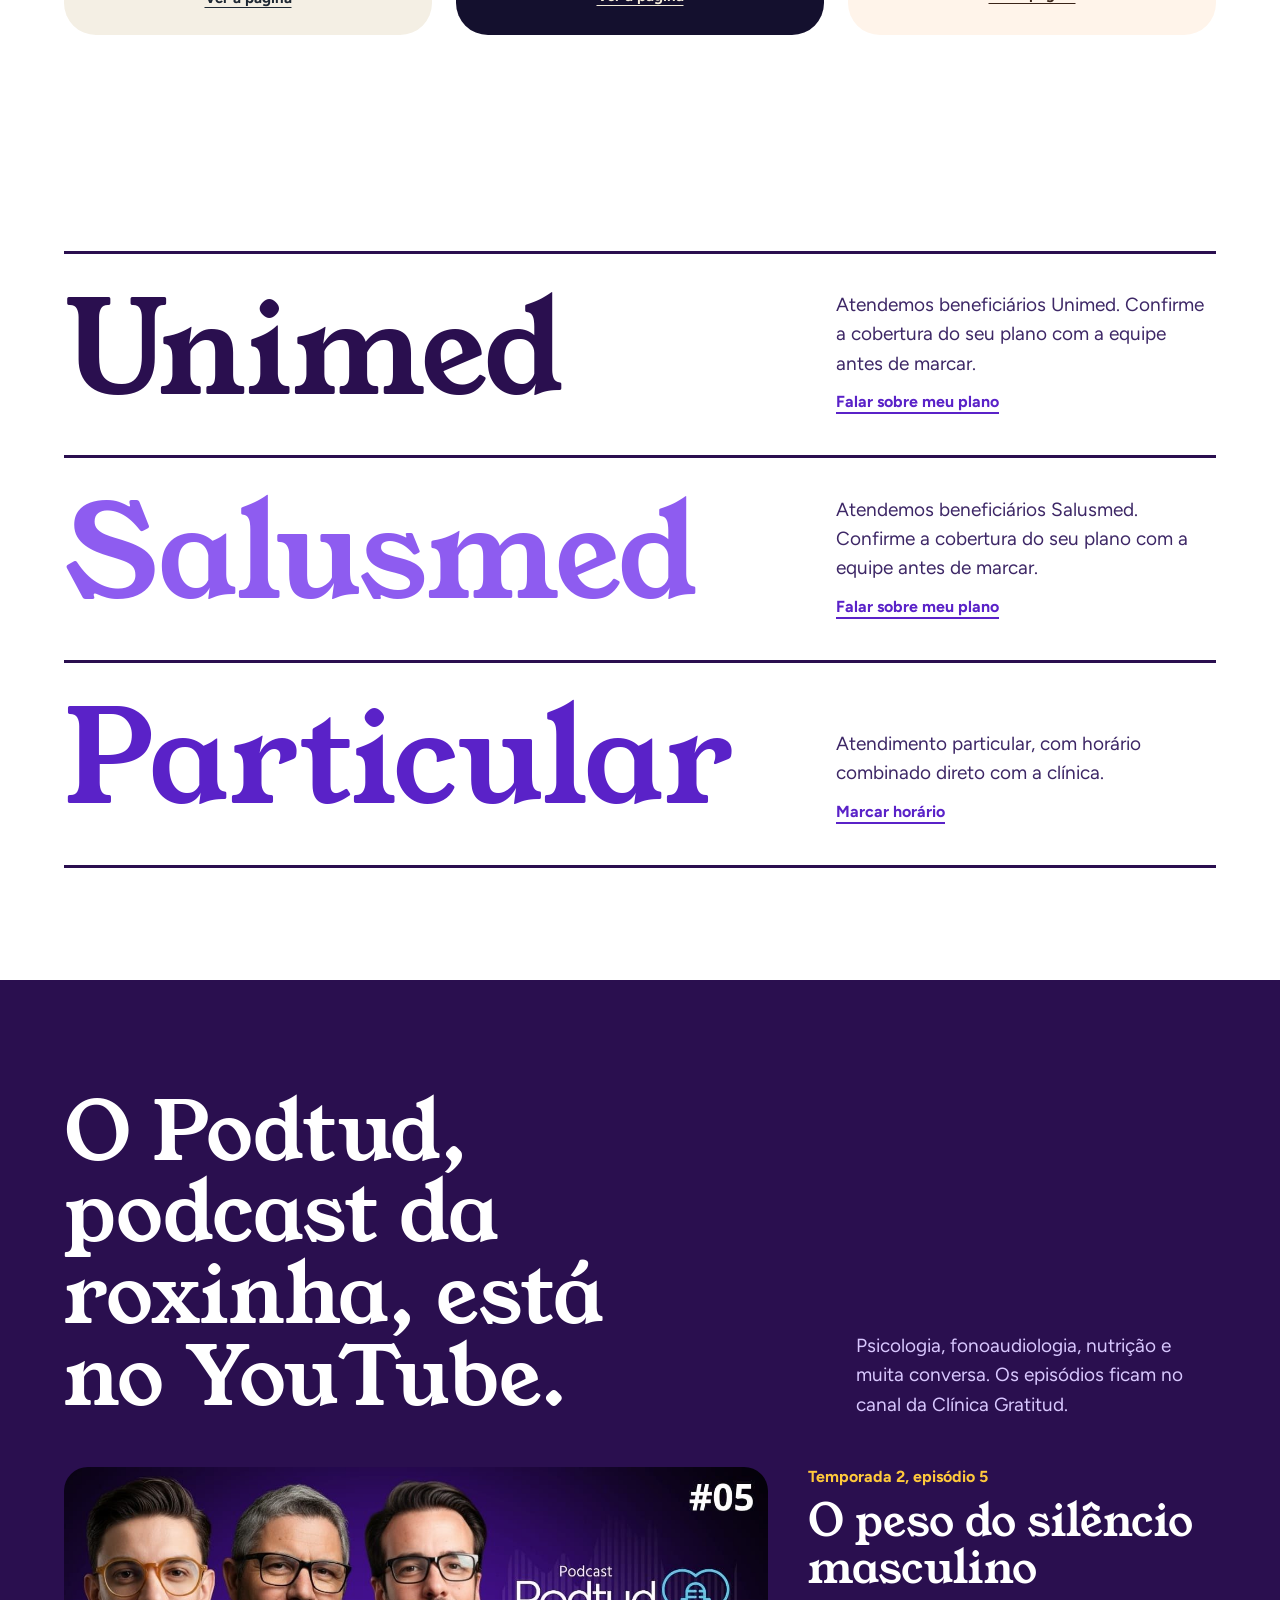
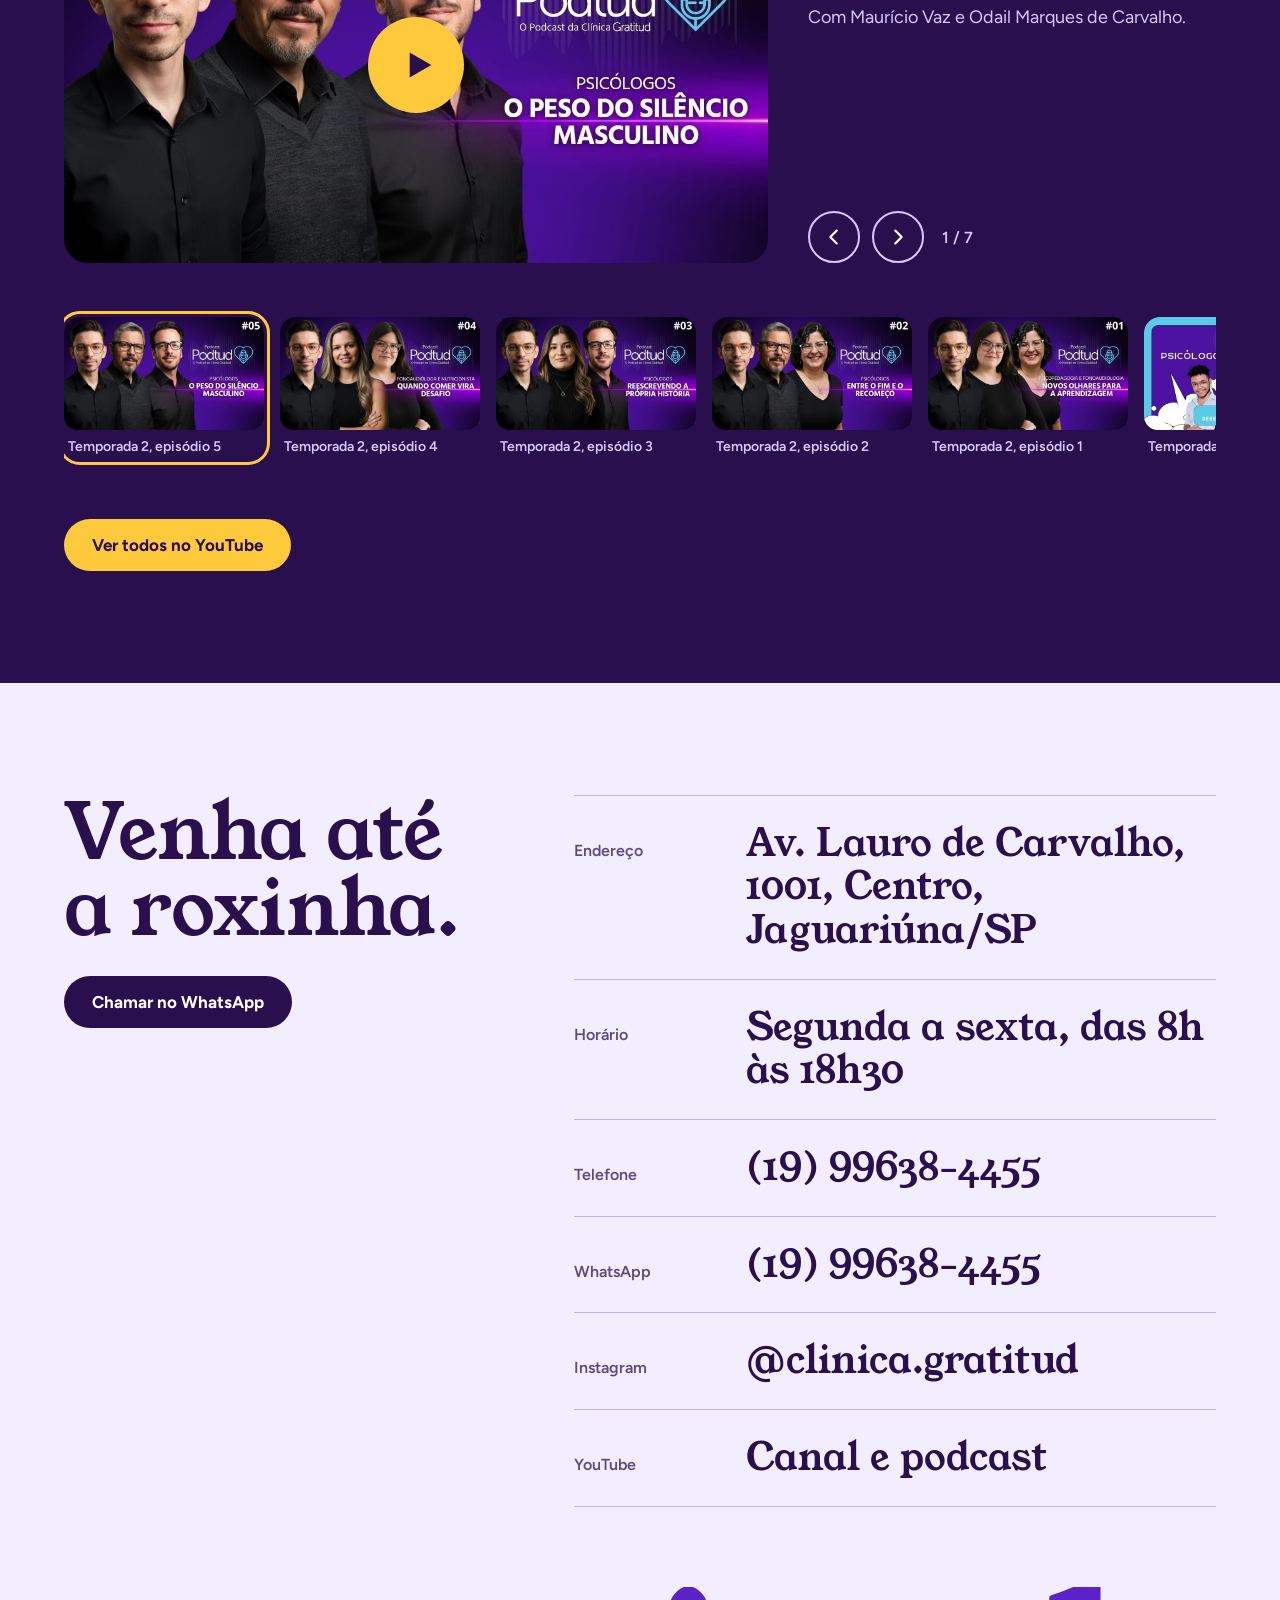
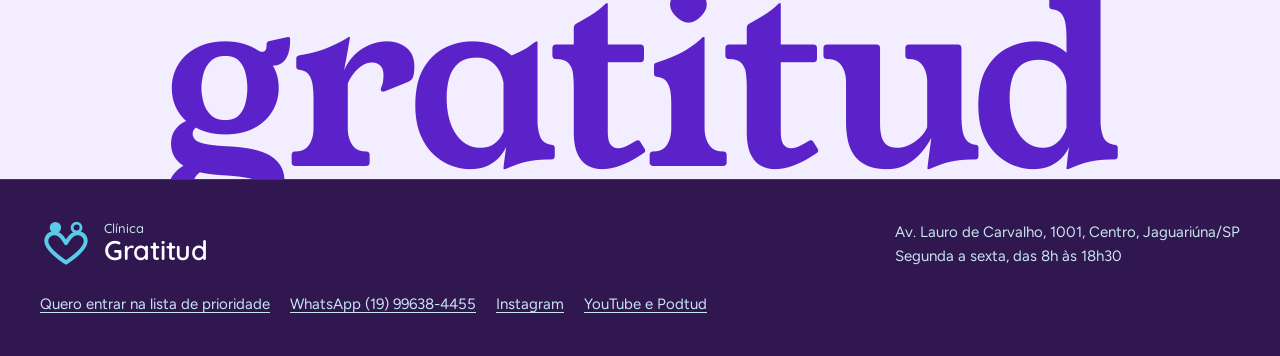
==== commit c819942e: "⚡ Bolt: Add native lazy loading to below-the-fold images 💡 What: Added `loading="lazy"` to `<img>` t" ====
--- a/index.html
+++ b/index.html
@@ -6,7 +6,6 @@
 <meta name="robots" content="noindex, nofollow">
 <title>Clínica Gratitud, Jaguariúna</title>
 <link rel="preconnect" href="https://fonts.googleapis.com">
-<link rel="preconnect" href="https://fonts.gstatic.com" crossorigin>
 <link href="https://fonts.googleapis.com/css2?family=Figtree:wght@400;600;700&family=Young+Serif&display=swap" rel="stylesheet">
 <style>
 body{margin:0;font-family:'Figtree',system-ui,sans-serif;color:#2A0F4F;background:#F3EEFF}
@@ -114,7 +113,7 @@
 <!-- Atendimento -->
 
 
-<!--nav:equipe--><link href="https://fonts.googleapis.com/css2?family=Anton&family=Bebas+Neue&family=Cinzel:wght@700&family=Cormorant+Garamond:wght@600&family=Fraunces:opsz,wght@9..144,500&family=Fredoka:wght@600&family=Libre+Caslon+Display&family=Libre+Caslon+Text:ital@1&display=swap" rel="stylesheet"><style>.tgrid{display:grid;grid-template-columns:repeat(auto-fill,minmax(300px,1fr));gap:24px}.tc{display:flex;flex-direction:column;align-items:center;text-align:center;gap:10px;padding:32px 24px 28px;border-radius:32px;text-decoration:none;box-sizing:border-box;transition:transform .3s cubic-bezier(.2,.8,.2,1)}.tc:hover{transform:translateY(-6px)}.tc .go{margin-top:6px;font-size:15px;font-weight:700;text-decoration:underline;text-underline-offset:4px}.tc:focus-visible{outline:3px solid #301750;outline-offset:4px}@media (prefers-reduced-motion: reduce){.tc{transition:none}}</style><section id="equipe" style="background:#FFFFFF"><div style="max-width:1200px;margin:0 auto;padding:104px 24px;box-sizing:border-box;display:flex;flex-direction:column;gap:48px"><div style="display:flex;flex-wrap:wrap;align-items:flex-end;justify-content:space-between;gap:16px 48px"><h2 style="margin:0;font-family:'Young Serif',Georgia,serif;font-weight:400;font-size:clamp(48px,7vw,96px);line-height:1;color:#301750">Conheça quem cuida de você.</h2><p style="margin:0;flex:0 1 380px;font-size:19px;line-height:1.55">Cada profissional tem o seu jeito de cuidar. Escolha alguém para conhecer.</p></div><div class="tgrid"><a class="tc" href="fernando.html" style="background:#301750;color:#FFFFFF"><div style="position:relative;width:72%;margin:18px auto 6px"><div style="aspect-ratio:3/4;overflow:hidden;display:flex;align-items:center;justify-content:center;border:8px solid #FFFFFF;border-radius:16px;transform:rotate(-2deg);box-shadow:10px 10px 0 #59CAE8"><img src="fotos/fernando2.jpg" alt="" style="width:100%;height:100%;object-fit:cover;display:block"></div><svg aria-hidden="true" width="40" height="40" viewBox="0 0 24 24" fill="#FFE45C" style="position:absolute;top:-12px;right:-8px"><path d="M12 0l2.6 9.4L24 12l-9.4 2.6L12 24l-2.6-9.4L0 12l9.4-2.6z"/></svg></div><b style="font-weight:400;font-family:'Anton',Impact,sans-serif;text-transform:uppercase;font-size:clamp(30px,3vw,40px);line-height:1">Fernando</b><span style="font-size:15px;font-weight:700;color:#FF4FB4">Psicólogo, psicanálise</span><span class="go" style="color:#FFFFFF">Ver a página</span></a><a class="tc" href="fernanda.html" style="background:#EBDFFF;color:#2A0F4F"><div style="position:relative;width:72%;margin:18px auto 6px"><div style="aspect-ratio:3/4;overflow:hidden;display:flex;align-items:center;justify-content:center;border-radius:50% 50% 18px 18px"><img src="fotos/fernanda.jpg" alt="" style="width:100%;height:100%;object-fit:cover;display:block"></div></div><b style="font-weight:400;font-family:'Young Serif',Georgia,serif;font-size:clamp(30px,3vw,40px);line-height:1">Fernanda</b><span style="font-size:15px;font-weight:700;color:#5A22C8">Psicóloga e psicopedagoga</span><span class="go" style="color:#2A0F4F">Ver a página</span></a><a class="tc" href="odail.html" style="background:#F3EADB;color:#2B211B"><div style="position:relative;width:72%;margin:18px auto 6px"><div style="aspect-ratio:3/4;overflow:hidden;display:flex;align-items:center;justify-content:center;border-radius:50%;border:5px solid #F3EADB;outline:2px solid #B08D57;outline-offset:5px"><img src="fotos/odail.jpg" alt="" style="width:100%;height:100%;object-fit:cover;display:block"></div></div><b style="font-weight:400;font-family:'Cormorant Garamond',Georgia,serif;font-weight:600;font-size:clamp(30px,3vw,40px);line-height:1">Odail</b><span style="font-size:15px;font-weight:700;color:#2F4A3A">Psicólogo, abordagem centrada na pessoa</span><span class="go" style="color:#2B211B">Ver a página</span></a><a class="tc" href="mauricio.html" style="background:#F4EEE3;color:#151515"><div style="position:relative;width:72%;margin:18px auto 6px"><div style="aspect-ratio:3/4;overflow:hidden;display:flex;align-items:center;justify-content:center;border:4px solid #151515;border-radius:22px;box-shadow:10px 10px 0 #C8202F"><img src="fotos/mauricio.jpg" alt="" style="width:100%;height:100%;object-fit:cover;display:block"></div><svg aria-hidden="true" width="48" height="48" viewBox="0 0 64 64" style="position:absolute;bottom:-16px;left:-16px"><path d="M32 6l7 16 17 2-13 11 4 17-15-9-15 9 4-17L8 24l17-2z" fill="#F4EEE3" stroke="#151515" stroke-width="3.5" stroke-linejoin="round"/></svg></div><b style="font-weight:400;font-family:'Bebas Neue',Impact,sans-serif;font-size:clamp(30px,3vw,40px);line-height:1">Maurício</b><span style="font-size:15px;font-weight:700;color:#C8202F">Psicólogo, TCC</span><span class="go" style="color:#151515">Ver a página</span></a><a class="tc" href="sthefany.html" style="background:#F3EEFF;color:#2A0F4F"><div style="position:relative;width:72%;margin:18px auto 6px"><div style="aspect-ratio:3/4;overflow:hidden;display:flex;align-items:center;justify-content:center;border-radius:999px 999px 0 0"><img src="fotos/sthefany.jpg" alt="" style="width:100%;height:100%;object-fit:cover;display:block"></div></div><b style="font-weight:400;font-family:'Young Serif',Georgia,serif;font-size:clamp(30px,3vw,40px);line-height:1">Sthefany</b><span style="font-size:15px;font-weight:700;color:#5A22C8">Psicóloga, TCC</span><span class="go" style="color:#2A0F4F">Ver a página</span></a><a class="tc" href="tatiane.html" style="background:#24103F;color:#FFFFFF"><div style="position:relative;width:72%;margin:18px auto 6px"><div style="aspect-ratio:3/4;overflow:hidden;display:flex;align-items:center;justify-content:center;border-radius:999px 999px 24px 24px;background:linear-gradient(#3E1A8A,#5A22C8);box-shadow:0 0 0 2px #FFD9A0 inset"><img src="fotos/tatiane.jpg" alt="" style="width:100%;height:100%;object-fit:cover;display:block"></div><svg aria-hidden="true" width="92" height="46" viewBox="0 0 150 70" style="position:absolute;left:-22px;bottom:-10px"><rect x="6" y="40" width="138" height="14" rx="2" fill="#59CAE8"/><rect x="14" y="54" width="124" height="14" rx="2" fill="#E9A27A"/><path d="M30 40c0-22 22-30 46-30 26 0 44 10 44 30z" fill="#140828"/><circle cx="112" cy="30" r="12" fill="#140828"/><path d="M103 22l2-12 7 9zM114 19l6-10 3 12z" fill="#140828"/></svg></div><b style="font-weight:400;font-family:'Fraunces',Georgia,serif;font-size:clamp(30px,3vw,40px);line-height:1">Tatiane</b><span style="font-size:15px;font-weight:700;color:#FFD9A0">Psicóloga, TCC</span><span class="go" style="color:#FFFFFF">Ver a página</span></a><a class="tc" href="ana-elisa.html" style="background:#F4EFE4;color:#1D2733"><div style="position:relative;width:72%;margin:18px auto 6px"><div style="aspect-ratio:3/4;overflow:hidden;display:flex;align-items:center;justify-content:center;border-radius:50%;background:#EDE5D4;border:1.5px solid #1D2733"><span style="font-family:'Libre Caslon Display',Georgia,serif;font-size:84px;color:#6E2433">A</span></div><span aria-hidden="true" style="position:absolute;inset:-12px;border:1px solid #A0814A;border-radius:50%"></span></div><b style="font-weight:400;font-family:'Libre Caslon Display',Georgia,serif;font-size:clamp(30px,3vw,40px);line-height:1">Ana Elisa</b><span style="font-size:15px;font-weight:700;color:#6E2433">Psicanalista</span><span class="go" style="color:#1D2733">Ver a página</span></a><a class="tc" href="raissa.html" style="background:#14102E;color:#F4ECD8"><div style="position:relative;width:72%;margin:18px auto 6px"><div style="aspect-ratio:3/4;overflow:hidden;display:flex;align-items:center;justify-content:center;border:3px solid #E8C15A;border-radius:999px 999px 14px 14px"><img src="fotos/raissa.jpg" alt="" style="width:100%;height:100%;object-fit:cover;display:block"></div><svg aria-hidden="true" width="64" height="52" viewBox="0 0 120 96" style="position:absolute;top:-40px;left:50%;margin-left:-32px"><path d="M88 86c18-4 26-20 18-34" fill="none" stroke="#0B0820" stroke-width="7" stroke-linecap="round"/><path d="M30 92c-4-26 6-48 20-56l-6-22 14 12c4-1 8-1 12 0l14-12-6 22c14 8 24 30 20 56z" fill="#0B0820"/><circle cx="52" cy="40" r="3.4" fill="#E8C15A"/><circle cx="68" cy="40" r="3.4" fill="#E8C15A"/></svg></div><b style="font-weight:400;font-family:'Cinzel',Georgia,serif;font-weight:700;font-size:clamp(30px,3vw,40px);line-height:1">Raíssa</b><span style="font-size:15px;font-weight:700;color:#E8C15A">Fonoaudióloga</span><span class="go" style="color:#F4ECD8">Ver a página</span></a><a class="tc" href="fabiane.html" style="background:#FFF4EA;color:#3A2418"><div style="position:relative;width:72%;margin:18px auto 6px"><div style="aspect-ratio:3/4;overflow:hidden;display:flex;align-items:center;justify-content:center;border-radius:36px;border:6px solid #FFFFFF;box-shadow:0 0 0 3px #F6B8A2"><img src="fotos/fabiane2.jpg" alt="" style="width:100%;height:100%;object-fit:cover;display:block"></div><svg aria-hidden="true" width="48" height="48" viewBox="0 0 64 64" style="position:absolute;bottom:-10px;left:-14px"><path d="M10 54C10 26 30 8 56 8c0 26-18 46-46 46z" fill="#7CC08F"/><path d="M12 52L46 18" stroke="#1F5C38" stroke-width="3" stroke-linecap="round"/></svg></div><b style="font-weight:400;font-family:'Fredoka',system-ui,sans-serif;font-weight:600;font-size:clamp(30px,3vw,40px);line-height:1">Fabiane</b><span style="font-size:15px;font-weight:700;color:#B23A22">Nutricionista</span><span class="go" style="color:#3A2418">Ver a página</span></a></div></div></section><!--/nav:equipe-->
+<!--nav:equipe--><link href="https://fonts.googleapis.com/css2?family=Anton&family=Bebas+Neue&family=Cinzel:wght@700&family=Cormorant+Garamond:wght@600&family=Fraunces:opsz,wght@9..144,500&family=Fredoka:wght@600&family=Libre+Caslon+Display&family=Libre+Caslon+Text:ital@1&display=swap" rel="stylesheet"><style>.tgrid{display:grid;grid-template-columns:repeat(auto-fill,minmax(300px,1fr));gap:24px}.tc{display:flex;flex-direction:column;align-items:center;text-align:center;gap:10px;padding:32px 24px 28px;border-radius:32px;text-decoration:none;box-sizing:border-box;transition:transform .3s cubic-bezier(.2,.8,.2,1)}.tc:hover{transform:translateY(-6px)}.tc .go{margin-top:6px;font-size:15px;font-weight:700;text-decoration:underline;text-underline-offset:4px}.tc:focus-visible{outline:3px solid #301750;outline-offset:4px}@media (prefers-reduced-motion: reduce){.tc{transition:none}}</style><section id="equipe" style="background:#FFFFFF"><div style="max-width:1200px;margin:0 auto;padding:104px 24px;box-sizing:border-box;display:flex;flex-direction:column;gap:48px"><div style="display:flex;flex-wrap:wrap;align-items:flex-end;justify-content:space-between;gap:16px 48px"><h2 style="margin:0;font-family:'Young Serif',Georgia,serif;font-weight:400;font-size:clamp(48px,7vw,96px);line-height:1;color:#301750">Conheça quem cuida de você.</h2><p style="margin:0;flex:0 1 380px;font-size:19px;line-height:1.55">Cada profissional tem o seu jeito de cuidar. Escolha alguém para conhecer.</p></div><div class="tgrid"><a class="tc" href="fernando.html" style="background:#301750;color:#FFFFFF"><div style="position:relative;width:72%;margin:18px auto 6px"><div style="aspect-ratio:3/4;overflow:hidden;display:flex;align-items:center;justify-content:center;border:8px solid #FFFFFF;border-radius:16px;transform:rotate(-2deg);box-shadow:10px 10px 0 #59CAE8"><img src="fotos/fernando2.jpg" alt="" style="width:100%;height:100%;object-fit:cover;display:block" loading="lazy"></div><svg aria-hidden="true" width="40" height="40" viewBox="0 0 24 24" fill="#FFE45C" style="position:absolute;top:-12px;right:-8px"><path d="M12 0l2.6 9.4L24 12l-9.4 2.6L12 24l-2.6-9.4L0 12l9.4-2.6z"/></svg></div><b style="font-weight:400;font-family:'Anton',Impact,sans-serif;text-transform:uppercase;font-size:clamp(30px,3vw,40px);line-height:1">Fernando</b><span style="font-size:15px;font-weight:700;color:#FF4FB4">Psicólogo, psicanálise</span><span class="go" style="color:#FFFFFF">Ver a página</span></a><a class="tc" href="fernanda.html" style="background:#EBDFFF;color:#2A0F4F"><div style="position:relative;width:72%;margin:18px auto 6px"><div style="aspect-ratio:3/4;overflow:hidden;display:flex;align-items:center;justify-content:center;border-radius:50% 50% 18px 18px"><img src="fotos/fernanda.jpg" alt="" style="width:100%;height:100%;object-fit:cover;display:block" loading="lazy"></div></div><b style="font-weight:400;font-family:'Young Serif',Georgia,serif;font-size:clamp(30px,3vw,40px);line-height:1">Fernanda</b><span style="font-size:15px;font-weight:700;color:#5A22C8">Psicóloga e psicopedagoga</span><span class="go" style="color:#2A0F4F">Ver a página</span></a><a class="tc" href="odail.html" style="background:#F3EADB;color:#2B211B"><div style="position:relative;width:72%;margin:18px auto 6px"><div style="aspect-ratio:3/4;overflow:hidden;display:flex;align-items:center;justify-content:center;border-radius:50%;border:5px solid #F3EADB;outline:2px solid #B08D57;outline-offset:5px"><img src="fotos/odail.jpg" alt="" style="width:100%;height:100%;object-fit:cover;display:block" loading="lazy"></div></div><b style="font-weight:400;font-family:'Cormorant Garamond',Georgia,serif;font-weight:600;font-size:clamp(30px,3vw,40px);line-height:1">Odail</b><span style="font-size:15px;font-weight:700;color:#2F4A3A">Psicólogo, abordagem centrada na pessoa</span><span class="go" style="color:#2B211B">Ver a página</span></a><a class="tc" href="mauricio.html" style="background:#F4EEE3;color:#151515"><div style="position:relative;width:72%;margin:18px auto 6px"><div style="aspect-ratio:3/4;overflow:hidden;display:flex;align-items:center;justify-content:center;border:4px solid #151515;border-radius:22px;box-shadow:10px 10px 0 #C8202F"><img src="fotos/mauricio.jpg" alt="" style="width:100%;height:100%;object-fit:cover;display:block" loading="lazy"></div><svg aria-hidden="true" width="48" height="48" viewBox="0 0 64 64" style="position:absolute;bottom:-16px;left:-16px"><path d="M32 6l7 16 17 2-13 11 4 17-15-9-15 9 4-17L8 24l17-2z" fill="#F4EEE3" stroke="#151515" stroke-width="3.5" stroke-linejoin="round"/></svg></div><b style="font-weight:400;font-family:'Bebas Neue',Impact,sans-serif;font-size:clamp(30px,3vw,40px);line-height:1">Maurício</b><span style="font-size:15px;font-weight:700;color:#C8202F">Psicólogo, TCC</span><span class="go" style="color:#151515">Ver a página</span></a><a class="tc" href="sthefany.html" style="background:#F3EEFF;color:#2A0F4F"><div style="position:relative;width:72%;margin:18px auto 6px"><div style="aspect-ratio:3/4;overflow:hidden;display:flex;align-items:center;justify-content:center;border-radius:999px 999px 0 0"><img src="fotos/sthefany.jpg" alt="" style="width:100%;height:100%;object-fit:cover;display:block" loading="lazy"></div></div><b style="font-weight:400;font-family:'Young Serif',Georgia,serif;font-size:clamp(30px,3vw,40px);line-height:1">Sthefany</b><span style="font-size:15px;font-weight:700;color:#5A22C8">Psicóloga, TCC</span><span class="go" style="color:#2A0F4F">Ver a página</span></a><a class="tc" href="tatiane.html" style="background:#24103F;color:#FFFFFF"><div style="position:relative;width:72%;margin:18px auto 6px"><div style="aspect-ratio:3/4;overflow:hidden;display:flex;align-items:center;justify-content:center;border-radius:999px 999px 24px 24px;background:linear-gradient(#3E1A8A,#5A22C8);box-shadow:0 0 0 2px #FFD9A0 inset"><img src="fotos/tatiane.jpg" alt="" style="width:100%;height:100%;object-fit:cover;display:block" loading="lazy"></div><svg aria-hidden="true" width="92" height="46" viewBox="0 0 150 70" style="position:absolute;left:-22px;bottom:-10px"><rect x="6" y="40" width="138" height="14" rx="2" fill="#59CAE8"/><rect x="14" y="54" width="124" height="14" rx="2" fill="#E9A27A"/><path d="M30 40c0-22 22-30 46-30 26 0 44 10 44 30z" fill="#140828"/><circle cx="112" cy="30" r="12" fill="#140828"/><path d="M103 22l2-12 7 9zM114 19l6-10 3 12z" fill="#140828"/></svg></div><b style="font-weight:400;font-family:'Fraunces',Georgia,serif;font-size:clamp(30px,3vw,40px);line-height:1">Tatiane</b><span style="font-size:15px;font-weight:700;color:#FFD9A0">Psicóloga, TCC</span><span class="go" style="color:#FFFFFF">Ver a página</span></a><a class="tc" href="ana-elisa.html" style="background:#F4EFE4;color:#1D2733"><div style="position:relative;width:72%;margin:18px auto 6px"><div style="aspect-ratio:3/4;overflow:hidden;display:flex;align-items:center;justify-content:center;border-radius:50%;background:#EDE5D4;border:1.5px solid #1D2733"><span style="font-family:'Libre Caslon Display',Georgia,serif;font-size:84px;color:#6E2433">A</span></div><span aria-hidden="true" style="position:absolute;inset:-12px;border:1px solid #A0814A;border-radius:50%"></span></div><b style="font-weight:400;font-family:'Libre Caslon Display',Georgia,serif;font-size:clamp(30px,3vw,40px);line-height:1">Ana Elisa</b><span style="font-size:15px;font-weight:700;color:#6E2433">Psicanalista</span><span class="go" style="color:#1D2733">Ver a página</span></a><a class="tc" href="raissa.html" style="background:#14102E;color:#F4ECD8"><div style="position:relative;width:72%;margin:18px auto 6px"><div style="aspect-ratio:3/4;overflow:hidden;display:flex;align-items:center;justify-content:center;border:3px solid #E8C15A;border-radius:999px 999px 14px 14px"><img src="fotos/raissa.jpg" alt="" style="width:100%;height:100%;object-fit:cover;display:block" loading="lazy"></div><svg aria-hidden="true" width="64" height="52" viewBox="0 0 120 96" style="position:absolute;top:-40px;left:50%;margin-left:-32px"><path d="M88 86c18-4 26-20 18-34" fill="none" stroke="#0B0820" stroke-width="7" stroke-linecap="round"/><path d="M30 92c-4-26 6-48 20-56l-6-22 14 12c4-1 8-1 12 0l14-12-6 22c14 8 24 30 20 56z" fill="#0B0820"/><circle cx="52" cy="40" r="3.4" fill="#E8C15A"/><circle cx="68" cy="40" r="3.4" fill="#E8C15A"/></svg></div><b style="font-weight:400;font-family:'Cinzel',Georgia,serif;font-weight:700;font-size:clamp(30px,3vw,40px);line-height:1">Raíssa</b><span style="font-size:15px;font-weight:700;color:#E8C15A">Fonoaudióloga</span><span class="go" style="color:#F4ECD8">Ver a página</span></a><a class="tc" href="fabiane.html" style="background:#FFF4EA;color:#3A2418"><div style="position:relative;width:72%;margin:18px auto 6px"><div style="aspect-ratio:3/4;overflow:hidden;display:flex;align-items:center;justify-content:center;border-radius:36px;border:6px solid #FFFFFF;box-shadow:0 0 0 3px #F6B8A2"><img src="fotos/fabiane2.jpg" alt="" style="width:100%;height:100%;object-fit:cover;display:block" loading="lazy"></div><svg aria-hidden="true" width="48" height="48" viewBox="0 0 64 64" style="position:absolute;bottom:-10px;left:-14px"><path d="M10 54C10 26 30 8 56 8c0 26-18 46-46 46z" fill="#7CC08F"/><path d="M12 52L46 18" stroke="#1F5C38" stroke-width="3" stroke-linecap="round"/></svg></div><b style="font-weight:400;font-family:'Fredoka',system-ui,sans-serif;font-weight:600;font-size:clamp(30px,3vw,40px);line-height:1">Fabiane</b><span style="font-size:15px;font-weight:700;color:#B23A22">Nutricionista</span><span class="go" style="color:#3A2418">Ver a página</span></a></div></div></section><!--/nav:equipe-->
 <section id="atendimento" style="background:#FFFFFF">
 <div style="max-width:1200px;margin:0 auto;padding:112px 24px;box-sizing:border-box">
 <div style="display:flex;flex-wrap:wrap;align-items:flex-end;justify-content:space-between;gap:20px 48px;padding:36px 0 44px;border-top:3px solid #2A0F4F">
@@ -152,7 +151,7 @@
 <div style="display:flex;flex-wrap:wrap;gap:32px 40px;align-items:stretch">
 <a class="feat" href="#" data-k="url" target="_blank" rel="noopener" style="flex:1.7 1 520px;min-width:0">
 <div style="position:relative;width:100%;aspect-ratio:16/9;border-radius:24px;overflow:hidden;background:#5A22C8">
-<img src="" data-k="img" alt="" style="width:100%;height:100%;object-fit:cover;display:block">
+<img src="" data-k="img" alt="" style="width:100%;height:100%;object-fit:cover;display:block" loading="lazy">
 <span class="play" aria-hidden="true"><svg width="40" height="40" viewBox="0 0 24 24" fill="#2A0F4F" style="margin-left:5px"><path d="M7 4.5v15l13-7.5z"/></svg></span>
 </div>
 </a>
